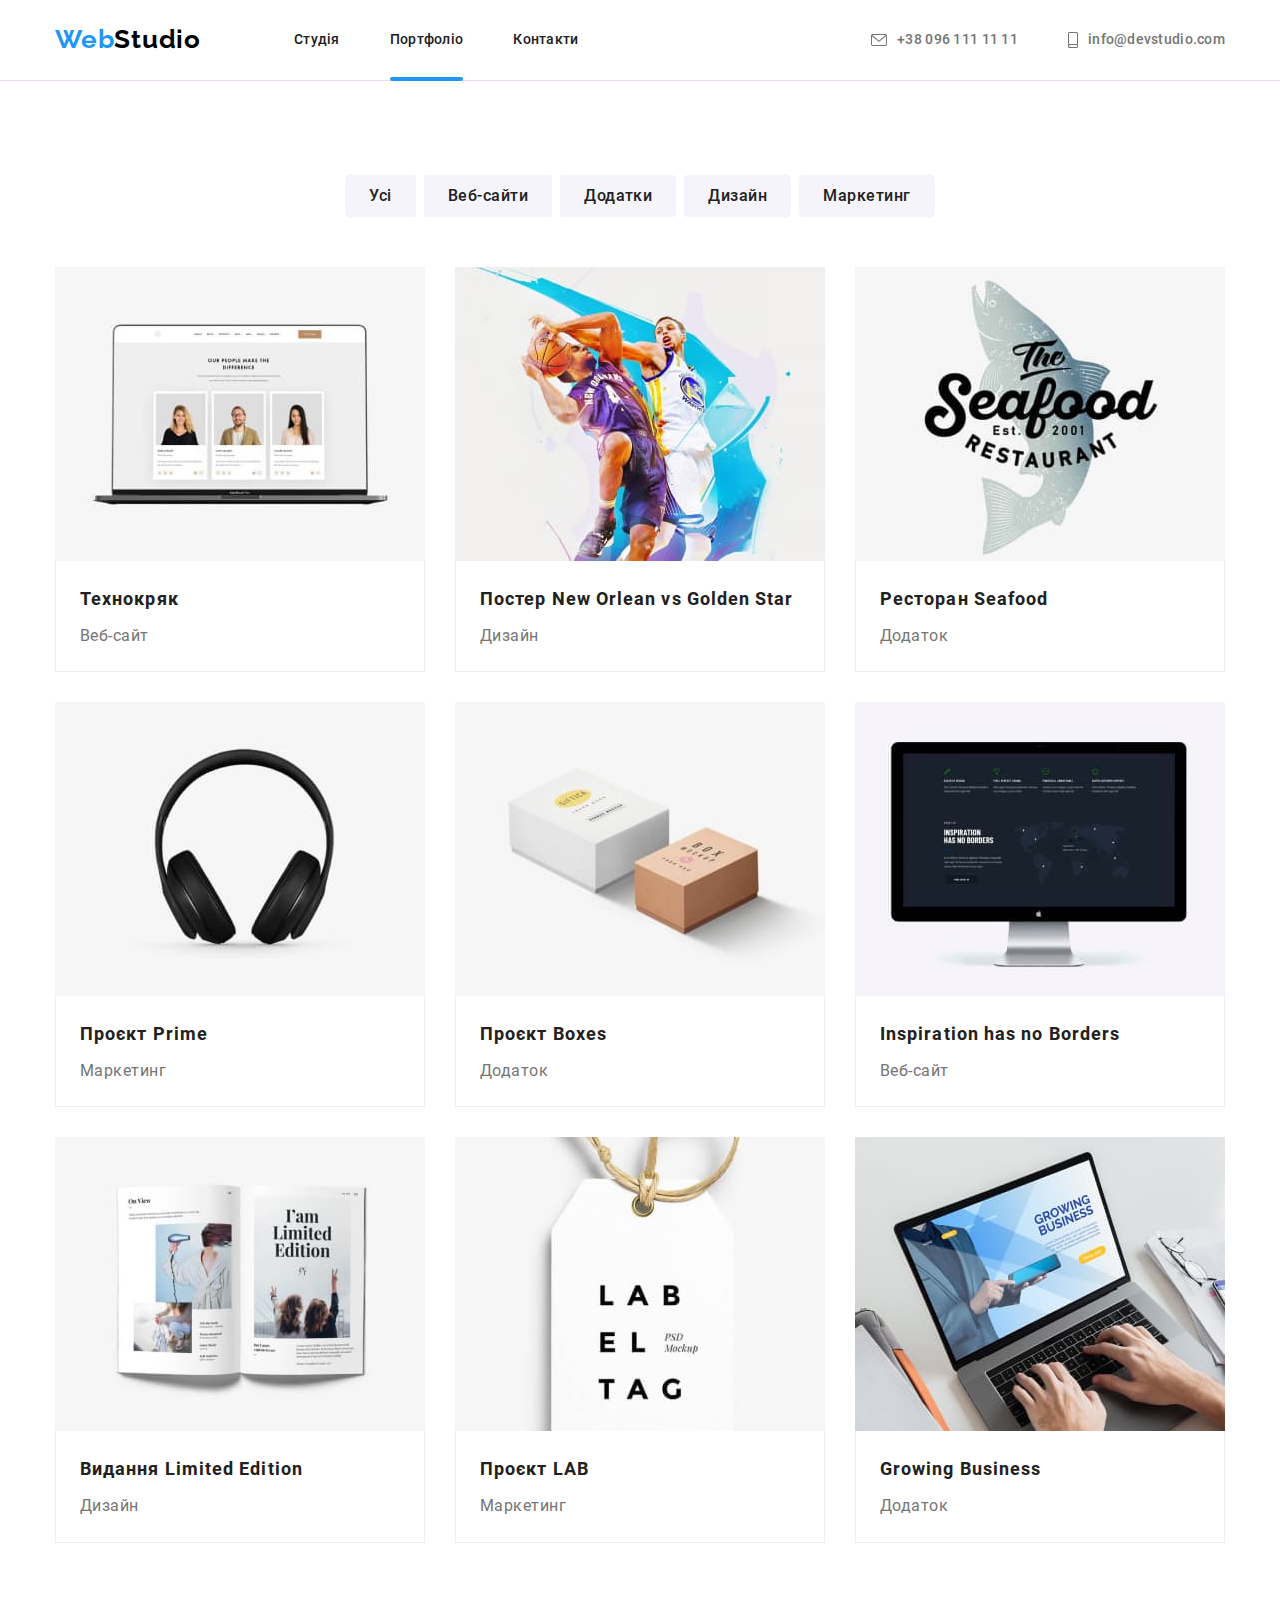
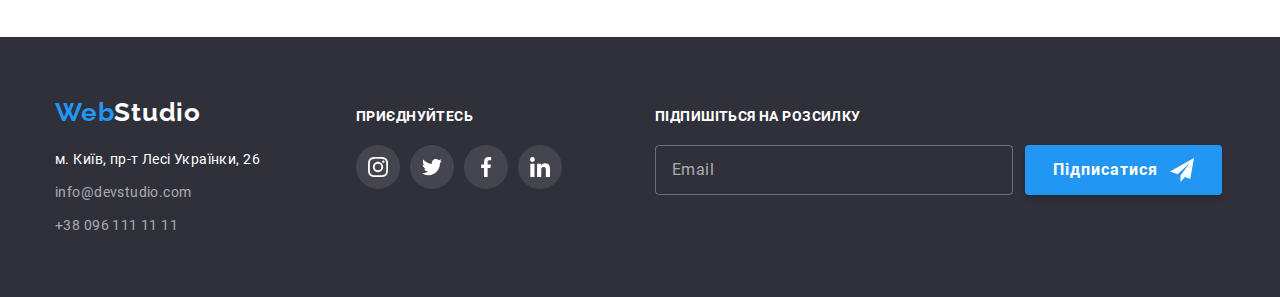
==== portfolio.html @ 7af03011 "Добавление файлов предыдущей работы." ====
<!DOCTYPE html>
<html lang="uk">
  <head>
    <meta charset="UTF-8" />
    <meta http-equiv="X-UA-Compatible" content="IE=edge" />
    <meta name="viewport" content="width=device-width, initial-scale=1.0" />
    <title>WebStudio</title>
    <link
      href="https://fonts.googleapis.com/css2?family=Raleway:wght@700&family=Roboto:wght@400;500;700;900&display=swap"
      rel="stylesheet"
    />
    <link rel="stylesheet" href="./sass/base/_normalize.scss" />
    <link rel="stylesheet" href="./css/main.min.css" />
  </head>
  <body>
    <header class="page-header">
      <div class="container header-flex">
        <a class="main-logo__link" href="./index.html"
          >Web<span class="main-logo__header">Studio</span></a
        >
        <nav>
          <ul class="site-nav">
            <li class="site-nav__item">
              <a class="site-nav__link" href="./index.html">Студія</a>
            </li>
            <li class="site-nav__item">
              <a class="site-nav__link site-nav__current" href="./portfolio.html">Портфоліо</a>
            </li>
            <li class="site-nav__item"><a class="site-nav__link" href="#">Контакти</a></li>
          </ul>
        </nav>
        <ul class="site-contact">
          <li class="site-contact__item">
            <a class="site-contact__link" href="tel:+380961111111"
              ><span
                ><svg class="site-contact__icon" width="16px" height="12px">
                  <use href="./images/icons.svg#icon-envelope"></use>
                </svg> </span
              >+38 096 111 11 11</a
            >
          </li>
          <li class="site-contact__item">
            <a class="site-contact__link" href="mailto:info@devstudio.com"
              ><span
                ><svg class="site-contact__icon" width="10px" height="16px">
                  <use href="./images/icons.svg#icon-smartphone"></use>
                </svg> </span
              >info@devstudio.com</a
            >
          </li>
        </ul>
      </div>
    </header>
    <main>
      <section class="section">
        <div class="container">
          <ul class="filtr-set">
            <li class="filtr-set__item">
              <button type="button" class="filtr-set__button">Усі</button>
            </li>
            <li class="filtr-set__item">
              <button type="button" class="filtr-set__button">Веб-сайти</button>
            </li>
            <li class="filtr-set__item">
              <button type="button" class="filtr-set__button">Додатки</button>
            </li>
            <li class="filtr-set__item">
              <button type="button" class="filtr-set__button">Дизайн</button>
            </li>
            <li class="filtr-set__item">
              <button type="button" class="filtr-set__button">Маркетинг</button>
            </li>
          </ul>
          <ul class="product-card">
            <li class="product-card__item">
              <a class="product-card__link" href="#">
                <div class="product-card__icon">
                  <img class="image" src="./images/portfolio1.jpg" alt="Макбук" width="370" />
                  <div class="overlay-card">
                    <div class="overlay-card__text">
                      <p>
                        Ресурс пропонує комплексні пропозиції з різним рівнем функціоналу та
                        сервісів. Все це дозволить відвідувачу отримати вичерпні відомості про
                        компанію чи приватну особу.
                      </p>
                    </div>
                  </div>
                </div>
                <div class="product-card__box">
                  <h3 class="product-card__name">Технокряк</h3>
                  <p class="product-card__filtr">Веб-сайт</p>
                </div>
              </a>
            </li>
            <li class="product-card__item">
              <a class="product-card__link" href="#"
                ><div class="product-card__icon">
                  <img class="image" src="./images/portfolio2.jpg" alt="Макбук" width="370" />
                  <div class="overlay-card">
                    <div class="overlay-card__text">
                      <p>
                        Ресурс пропонує комплексні пропозиції з різним рівнем функціоналу та
                        сервісів. Все це дозволить відвідувачу отримати вичерпні відомості про
                        компанію чи приватну особу.
                      </p>
                    </div>
                  </div>
                </div>
                <div class="product-card__box">
                  <h3 class="product-card__name">Постер New Orlean vs Golden Star</h3>
                  <p class="product-card__filtr">Дизайн</p>
                </div></a
              >
            </li>
            <li class="product-card__item">
              <a class="product-card__link" href="#"
                ><div class="product-card__icon">
                  <img class="image" src="./images/portfolio3.jpg" alt="Макбук" width="370" />
                  <div class="overlay-card">
                    <div class="overlay-card__text">
                      <p>
                        Ресурс пропонує комплексні пропозиції з різним рівнем функціоналу та
                        сервісів. Все це дозволить відвідувачу отримати вичерпні відомості про
                        компанію чи приватну особу.
                      </p>
                    </div>
                  </div>
                </div>
                <div class="product-card__box">
                  <h3 class="product-card__name">Ресторан Seafood</h3>
                  <p class="product-card__filtr">Додаток</p>
                </div></a
              >
            </li>
            <li class="product-card__item">
              <a class="product-card__link" href="#">
                <div class="product-card__icon">
                  <img class="image" src="./images/portfolio4.jpg" alt="Макбук" width="370" />
                  <div class="overlay-card">
                    <div class="overlay-card__text">
                      <p>
                        Ресурс пропонує комплексні пропозиції з різним рівнем функціоналу та
                        сервісів. Все це дозволить відвідувачу отримати вичерпні відомості про
                        компанію чи приватну особу.
                      </p>
                    </div>
                  </div>
                </div>
                <div class="product-card__box">
                  <h3 class="product-card__name">Проєкт Prime</h3>
                  <p class="product-card__filtr">Маркетинг</p>
                </div></a
              >
            </li>
            <li class="product-card__item">
              <a class="product-card__link" href="#"
                ><div class="product-card__icon">
                  <img class="image" src="./images/portfolio5.jpg" alt="Макбук" width="370" />
                  <div class="overlay-card">
                    <div class="overlay-card__text">
                      <p>
                        Ресурс пропонує комплексні пропозиції з різним рівнем функціоналу та
                        сервісів. Все це дозволить відвідувачу отримати вичерпні відомості про
                        компанію чи приватну особу.
                      </p>
                    </div>
                  </div>
                </div>
                <div class="product-card__box">
                  <h3 class="product-card__name">Проєкт Boxes</h3>
                  <p class="product-card__filtr">Додаток</p>
                </div></a
              >
            </li>
            <li class="product-card__item">
              <a class="product-card__link" href="#"
                ><div class="product-card__icon">
                  <img class="image" src="./images/portfolio6.jpg" alt="Макбук" width="370" />
                  <div class="overlay-card">
                    <div class="overlay-card__text">
                      <p>
                        Ресурс пропонує комплексні пропозиції з різним рівнем функціоналу та
                        сервісів. Все це дозволить відвідувачу отримати вичерпні відомості про
                        компанію чи приватну особу.
                      </p>
                    </div>
                  </div>
                </div>
                <div class="product-card__box">
                  <h3 class="product-card__name">Inspiration has no Borders</h3>
                  <p class="product-card__filtr">Веб-сайт</p>
                </div></a
              >
            </li>
            <li class="product-card__item">
              <a class="product-card__link" href="#"
                ><div class="product-card__icon">
                  <img class="image" src="./images/portfolio7.jpg" alt="Макбук" width="370" />
                  <div class="overlay-card">
                    <div class="overlay-card__text">
                      <p>
                        Ресурс пропонує комплексні пропозиції з різним рівнем функціоналу та
                        сервісів. Все це дозволить відвідувачу отримати вичерпні відомості про
                        компанію чи приватну особу.
                      </p>
                    </div>
                  </div>
                </div>
                <div class="product-card__box">
                  <h3 class="product-card__name">Видання Limited Edition</h3>
                  <p class="product-card__filtr">Дизайн</p>
                </div></a
              >
            </li>
            <li class="product-card__item">
              <a class="product-card__link" href="#"
                ><div class="product-card__icon">
                  <img class="image" src="./images/portfolio8.jpg" alt="Макбук" width="370" />
                  <div class="overlay-card">
                    <div class="overlay-card__text">
                      <p>
                        Ресурс пропонує комплексні пропозиції з різним рівнем функціоналу та
                        сервісів. Все це дозволить відвідувачу отримати вичерпні відомості про
                        компанію чи приватну особу.
                      </p>
                    </div>
                  </div>
                </div>
                <div class="product-card__box">
                  <h3 class="product-card__name">Проєкт LAB</h3>
                  <p class="product-card__filtr">Маркетинг</p>
                </div></a
              >
            </li>
            <li class="product-card__item">
              <a class="product-card__link" href="#"
                ><div class="product-card__icon">
                  <img class="image" src="./images/portfolio9.jpg" alt="Макбук" width="370" />
                  <div class="overlay-card">
                    <div class="overlay-card__text">
                      <p>
                        Ресурс пропонує комплексні пропозиції з різним рівнем функціоналу та
                        сервісів. Все це дозволить відвідувачу отримати вичерпні відомості про
                        компанію чи приватну особу.
                      </p>
                    </div>
                  </div>
                </div>
                <div class="product-card__box">
                  <h3 class="product-card__name">Growing Business</h3>
                  <p class="product-card__filtr">Додаток</p>
                </div></a
              >
            </li>
          </ul>
        </div>
      </section>
    </main>
    <footer class="page-footer">
      <div class="container footer">
        <div class="box-communications">
          <a class="main-logo__link" href="./index.html"
            >Web<span class="main-logo__footer">Studio</span></a
          >
          <address>
            <ul>
              <li class="contact-footer">
                <a
                  class="contact-footer__map"
                  href="https://goo.gl/maps/gBdrRbUzEKDrqzJC9"
                  target="_blank"
                  rel="noopener noreferrer nofollow"
                >
                  м. Київ, пр-т Лесі Українки, 26
                </a>
              </li>
              <li class="contact-footer">
                <a class="contact-footer__link" href="mailto:info@devstudio.com"
                  >info@devstudio.com</a
                >
              </li>
              <li class="contact-footer">
                <a class="contact-footer__link" href="tel:+380961111111">+38 096 111 11 11</a>
              </li>
            </ul>
          </address>
        </div>
        <div class="box-subscribe">
          <h2 class="subscribe-caption">приєднуйтесь</h2>
          <ul class="subscribe-set">
            <li class="subscribe-set__item">
              <a class="subscribe-set__link" href="#">
                <svg width="20" height="20">
                  <use href="./images/icons.svg#icon-instagram"></use>
                </svg>
              </a>
            </li>
            <li class="subscribe-set__item">
              <a class="subscribe-set__link" href="#">
                <svg width="20" height="20">
                  <use href="./images/icons.svg#icon-twitter"></use>
                </svg>
              </a>
            </li>
            <li class="subscribe-set__item">
              <a class="subscribe-set__link" href="#">
                <svg width="20" height="20">
                  <use href="./images/icons.svg#icon-facebook"></use>
                </svg>
              </a>
            </li>
            <li class="subscribe-set__item">
              <a class="subscribe-set__link" href="#">
                <svg width="20" height="20">
                  <use href="./images/icons.svg#icon-linkedin"></use>
                </svg>
              </a>
            </li>
          </ul>
        </div>
        <div class="box-spam">
          <p class="spam-caption">Підпишіться на розсилку</p>
          <form class="form-spam" action="">
            <label></label>
            <input
              class="form-spam__input"
              type="email"
              name="mail"
              id="mail"
              placeholder="Email"
            />
            <button class="form-spam__button" type="submit">
              Підписатися<svg class="form-spam__icon">
                <use href="./images/icons.svg#telegram-icon"></use>
              </svg>
            </button>
          </form>
        </div>
      </div>
    </footer>
  </body>
</html>
---- css/main.min.css ----
/*! modern-normalize v1.1.0 | MIT License | https://github.com/sindresorhus/modern-normalize */*,::before,::after{-webkit-box-sizing:border-box;box-sizing:border-box}html{line-height:1.15;-webkit-text-size-adjust:100%;-moz-tab-size:4;-o-tab-size:4;tab-size:4}body{margin:0;font-family:system-ui,-apple-system,"Segoe UI",Roboto,Helvetica,Arial,sans-serif,"Apple Color Emoji","Segoe UI Emoji"}hr{height:0;color:inherit}abbr[title]{-webkit-text-decoration:underline dotted;text-decoration:underline dotted}b,strong{font-weight:bolder}code,kbd,samp,pre{font-family:ui-monospace,SFMono-Regular,Consolas,"Liberation Mono",Menlo,monospace;font-size:1em}small{font-size:80%}sub,sup{font-size:75%;line-height:0;position:relative;vertical-align:baseline}sub{bottom:-0.25em}sup{top:-0.5em}table{text-indent:0;border-color:inherit}button,input,optgroup,select,textarea{font-family:inherit;font-size:100%;line-height:1.15;margin:0}button,select{text-transform:none}button,[type=button],[type=reset],[type=submit]{-webkit-appearance:button}::-moz-focus-inner{border-style:none;padding:0}:-moz-focusring{outline:1px dotted ButtonText}:-moz-ui-invalid{box-shadow:none}legend{padding:0}progress{vertical-align:baseline}::-webkit-inner-spin-button,::-webkit-outer-spin-button{height:auto}[type=search]{-webkit-appearance:textfield;outline-offset:-2px}::-webkit-search-decoration{-webkit-appearance:none}::-webkit-file-upload-button{-webkit-appearance:button;font:inherit}summary{display:list-item}body{color:#212121;font-family:"Roboto",sans-serif;background-color:#fff}a{text-decoration:none}h1,h2,h3,p{margin:0;padding:0}img{display:block;max-width:100%;height:auto}ul{list-style:none;margin:0;padding:0}.clients-caption,.team-caption,.study-caption{margin-bottom:50px;font-size:36px;line-height:1.2;text-align:center;letter-spacing:.03em}.button-send,.form-spam__button,.order__button{font-family:"Roboto",sans-serif;font-weight:700;font-size:16px;line-height:1.88;letter-spacing:.06em;cursor:pointer;color:#fff;background:#2196f3;-webkit-box-shadow:0px 4px 4px rgba(0,0,0,.15);box-shadow:0px 4px 4px rgba(0,0,0,.15);border:none;border-radius:4px}.modal-button,.form-spam__button,.team-contact__link,.team-contact,.subscribe-set__link,.clients-set__icon,.clients-set{display:-webkit-box;display:-ms-flexbox;display:flex;-webkit-box-align:center;-ms-flex-align:center;align-items:center;-webkit-box-pack:center;-ms-flex-pack:center;justify-content:center}.is-hidden{opacity:0;pointer-events:none}.is-hidden .modal{-webkit-transform:translate(-50%, -50%) scale(1.1);transform:translate(-50%, -50%) scale(1.1)}.site-nav__current{color:#2196f3}.site-nav__current::after{position:absolute;left:0;bottom:-1px;content:"";display:block;width:100%;height:4px;background-color:#2196f3;border-radius:4px}@font-face{font-family:"Roboto";font-style:normal;font-weight:400;src:url("../fonts/roboto-v30-latin_cyrillic-regular.eot");src:local(""),url("../fonts/roboto-v30-latin_cyrillic-regular.eot?#iefix") format("embedded-opentype"),url("../fonts/roboto-v30-latin_cyrillic-regular.woff2") format("woff2"),url("../fonts/roboto-v30-latin_cyrillic-regular.woff") format("woff"),url("../fonts/roboto-v30-latin_cyrillic-regular.ttf") format("truetype"),url("../fonts/roboto-v30-latin_cyrillic-regular.svg#Roboto") format("svg")}@font-face{font-family:"Roboto";font-style:normal;font-weight:500;src:url("../fonts/roboto-v30-latin_cyrillic-500.eot");src:local(""),url("../fonts/roboto-v30-latin_cyrillic-500.eot?#iefix") format("embedded-opentype"),url("../fonts/roboto-v30-latin_cyrillic-500.woff2") format("woff2"),url("../fonts/roboto-v30-latin_cyrillic-500.woff") format("woff"),url("../fonts/roboto-v30-latin_cyrillic-500.ttf") format("truetype"),url("../fonts/roboto-v30-latin_cyrillic-500.svg#Roboto") format("svg")}@font-face{font-family:"Roboto";font-style:normal;font-weight:700;src:url("../fonts/roboto-v30-latin_cyrillic-700.eot");src:local(""),url("../fonts/roboto-v30-latin_cyrillic-700.eot?#iefix") format("embedded-opentype"),url("../fonts/roboto-v30-latin_cyrillic-700.woff2") format("woff2"),url("../fonts/roboto-v30-latin_cyrillic-700.woff") format("woff"),url("../fonts/roboto-v30-latin_cyrillic-700.ttf") format("truetype"),url("../fonts/roboto-v30-latin_cyrillic-700.svg#Roboto") format("svg")}@font-face{font-family:"Roboto";font-style:normal;font-weight:900;src:url("../fonts/roboto-v30-latin_cyrillic-900.eot");src:local(""),url("../fonts/roboto-v30-latin_cyrillic-900.eot?#iefix") format("embedded-opentype"),url("../fonts/roboto-v30-latin_cyrillic-900.woff2") format("woff2"),url("../fonts/roboto-v30-latin_cyrillic-900.woff") format("woff"),url("../fonts/roboto-v30-latin_cyrillic-900.ttf") format("truetype"),url("../fonts/roboto-v30-latin_cyrillic-900.svg#Roboto") format("svg")}@font-face{font-family:"Raleway";font-style:normal;font-weight:700;src:url("../fonts/raleway-v28-latin_cyrillic-700.eot");src:local(""),url("../fonts/raleway-v28-latin_cyrillic-700.eot?#iefix") format("embedded-opentype"),url("../fonts/raleway-v28-latin_cyrillic-700.woff2") format("woff2"),url("../fonts/raleway-v28-latin_cyrillic-700.woff") format("woff"),url("../fonts/raleway-v28-latin_cyrillic-700.ttf") format("truetype"),url("../fonts/raleway-v28-latin_cyrillic-700.svg#Raleway") format("svg")}.container{width:1200px;padding-left:15px;padding-right:15px;margin:0 auto}.section{padding-top:94px;padding-bottom:94px}.page-header{border-bottom:1px solid rgba(238,204,238,.8)}.header-flex{display:-webkit-box;display:-ms-flexbox;display:flex;-webkit-box-align:center;-ms-flex-align:center;align-items:center}.main-logo__link{color:#2196f3;font-family:"Raleway",sans-serif;font-weight:700;font-size:26px;line-height:1.2;letter-spacing:.03em}.main-logo__header{color:#000}.main-logo__footer{color:#fff}.site-nav{display:-webkit-box;display:-ms-flexbox;display:flex;padding-left:93px}.site-nav__item:not(:last-child){margin-right:50px}.site-nav__link{position:relative;display:block;padding-top:32px;padding-bottom:32px;color:inherit;font-family:"Roboto",sans-serif;font-weight:500;font-size:14px;line-height:1.14;letter-spacing:.02em;-webkit-transition:color 250ms cubic-bezier(0.4, 0, 0.2, 1);transition:color 250ms cubic-bezier(0.4, 0, 0.2, 1)}.site-nav__link:hover,.site-nav__link:focus{color:#2196f3}.site-contact{display:-webkit-box;display:-ms-flexbox;display:flex;margin-left:auto}.site-contact__item:not(:last-child){margin-right:50px}.site-contact__link{display:-webkit-box;display:-ms-flexbox;display:flex;-webkit-box-align:center;-ms-flex-align:center;align-items:center;padding-top:32px;padding-bottom:32px;color:#757575;font-family:"Roboto",sans-serif;font-weight:500;font-size:14px;line-height:1.14;letter-spacing:.02em;-webkit-transition:color 250ms cubic-bezier(0.4, 0, 0.2, 1);transition:color 250ms cubic-bezier(0.4, 0, 0.2, 1)}.site-contact__link:hover,.site-contact__link:focus{color:#2196f3}.site-contact__icon{display:-webkit-box;display:-ms-flexbox;display:flex;margin-right:10px;fill:currentColor}.site-contact__icon:hover,.site-contact__icon:focus{fill:#2196f3}.order{padding-top:200px;padding-bottom:200px;max-width:1600px;background-color:#2f303a;text-align:center;min-height:600px;margin-left:auto;margin-right:auto;background-image:-webkit-gradient(linear, left top, right top, from(rgba(47, 48, 58, 0.4)), to(rgba(47, 48, 58, 0.4))),url(../images/background.jpg);background-image:linear-gradient(to right, rgba(47, 48, 58, 0.4), rgba(47, 48, 58, 0.4)),url(../images/background.jpg);background-size:cover;background-position:center;background-repeat:no-repeat}.order__caption{max-width:696px;margin:0 auto 30px;color:#fff;font-weight:900;font-size:44px;line-height:1.4;letter-spacing:.06em;text-transform:uppercase}.backdrop{position:fixed;content:"";top:0;left:0;width:100%;height:100%;background:rgba(0,0,0,.2);-webkit-transition:opacity 250ms cubic-bezier(0.4, 0, 0.2, 1);transition:opacity 250ms cubic-bezier(0.4, 0, 0.2, 1)}.modal{position:absolute;top:50%;left:50%;width:528px;max-height:581px;height:100%;overflow:auto;background:#fff;-webkit-box-shadow:0px 1px 3px rgba(0,0,0,.12),0px 1px 1px rgba(0,0,0,.14),0px 2px 1px rgba(0,0,0,.2);box-shadow:0px 1px 3px rgba(0,0,0,.12),0px 1px 1px rgba(0,0,0,.14),0px 2px 1px rgba(0,0,0,.2);-webkit-transform:translate(-50%, -50%) scale(1);transform:translate(-50%, -50%) scale(1);-webkit-transition:-webkit-transform 250ms cubic-bezier(0.4, 0, 0.2, 1);transition:-webkit-transform 250ms cubic-bezier(0.4, 0, 0.2, 1);transition:transform 250ms cubic-bezier(0.4, 0, 0.2, 1);transition:transform 250ms cubic-bezier(0.4, 0, 0.2, 1), -webkit-transform 250ms cubic-bezier(0.4, 0, 0.2, 1)}.modal-box{display:-webkit-box;display:-ms-flexbox;display:flex;-webkit-box-orient:vertical;-webkit-box-direction:normal;-ms-flex-direction:column;flex-direction:column;padding:40px 40px}.modal-box__text{margin-bottom:12px;font-size:20px;line-height:1.15;text-align:center;letter-spacing:.03em;color:#212121}.modal-form{display:-webkit-box;display:-ms-flexbox;display:flex;-webkit-box-orient:vertical;-webkit-box-direction:normal;-ms-flex-direction:column;flex-direction:column;margin-bottom:10px}.modal-form:nth-child(4){margin-bottom:20px}.modal-form__label{margin-bottom:4px;font-size:12px;line-height:1.16;letter-spacing:.01em;color:#757575}.modal-form__meta{position:relative}.modal-form__input{width:100%;padding-left:42px;padding-top:12px;padding-bottom:12px;height:40px;outline:none;border:1px solid rgba(33,33,33,.2);border-radius:4px;cursor:pointer;-webkit-transition:border 250ms cubic-bezier(0.4, 0, 0.2, 1);transition:border 250ms cubic-bezier(0.4, 0, 0.2, 1)}.modal-form__input:focus-within{border:1px solid #2196f3}.modal-form__icon{position:absolute;top:50%;left:12px;-webkit-transform:translateY(-50%);transform:translateY(-50%);fill:#212121;width:18px;height:18px;-webkit-transition:fill 250ms cubic-bezier(0.4, 0, 0.2, 1);transition:fill 250ms cubic-bezier(0.4, 0, 0.2, 1)}.modal-form__meta:focus-within .modal-form__icon{fill:#2196f3}.modal_form__feedback{width:100%;height:120px;padding:12px 16px;outline:none;resize:none;cursor:pointer;border:1px solid rgba(33,33,33,.2);border-radius:4px;-webkit-transition:border 250ms cubic-bezier(0.4, 0, 0.2, 1);transition:border 250ms cubic-bezier(0.4, 0, 0.2, 1)}.modal_form__feedback::-webkit-input-placeholder{font-size:12px;line-height:1.2;letter-spacing:.01em;color:rgba(117,117,117,.5)}.modal_form__feedback::-moz-placeholder{font-size:12px;line-height:1.2;letter-spacing:.01em;color:rgba(117,117,117,.5)}.modal_form__feedback:-ms-input-placeholder{font-size:12px;line-height:1.2;letter-spacing:.01em;color:rgba(117,117,117,.5)}.modal_form__feedback::-ms-input-placeholder{font-size:12px;line-height:1.2;letter-spacing:.01em;color:rgba(117,117,117,.5)}.modal_form__feedback::placeholder{font-size:12px;line-height:1.2;letter-spacing:.01em;color:rgba(117,117,117,.5)}.modal_form__feedback:focus{border:1px solid #2196f3}.modal-checkbox{display:-webkit-box;display:-ms-flexbox;display:flex;-webkit-box-pack:center;-ms-flex-pack:center;justify-content:center;margin-bottom:30px}.modal-checkbox__label{display:-webkit-box;display:-ms-flexbox;display:flex;-webkit-box-align:center;-ms-flex-align:center;align-items:center;gap:7px;color:#757575;font-size:14px;line-height:1.71;letter-spacing:.03em}.modal-checkbox__input{position:absolute;width:1px;height:1px;margin:-1px;border:0;padding:0;clip:rect(0 0 0 0);overflow:hidden}.modal-checkbox__input:checked+.modal-checkbox__icon{border-color:rgba(0,0,0,0);background-size:contain;background-color:#2196f3;background-image:url("../images/check.svg");background-origin:border-box}.modal-checkbox__icon{display:inline-block;width:16px;height:15px;border:2px solid #212121;border-radius:4px;-webkit-transition:background-color 250ms cubic-bezier(0.4, 0, 0.2, 1),border 250ms cubic-bezier(0.4, 0, 0.2, 1);transition:background-color 250ms cubic-bezier(0.4, 0, 0.2, 1),border 250ms cubic-bezier(0.4, 0, 0.2, 1)}.modal-checkbox__link{color:#2196f3;text-decoration:underline}.main-skill{display:-webkit-box;display:-ms-flexbox;display:flex}.main-skill__item:not(:last-child){margin-right:30px}.main-skill__icon{display:-webkit-box;display:-ms-flexbox;display:flex;-webkit-box-align:center;-ms-flex-align:center;align-items:center;-webkit-box-pack:center;-ms-flex-pack:center;justify-content:center;width:270px;height:120px;margin-bottom:30px;background:#f5f4fa;border-radius:4px}.main-skill__caption{margin-bottom:10px;font-weight:700;font-size:14px;line-height:1.14;letter-spacing:.03em;text-transform:uppercase}.main-skill__text{color:#757575;font-size:14px;line-height:1.7;letter-spacing:.03em}.study{padding-top:0}.product-set{display:-webkit-box;display:-ms-flexbox;display:flex}.product-set__item:not(:last-child){margin-right:30px}.product-set__box{position:relative}.product-set__case{display:inline-block;position:absolute;left:0;bottom:0;width:100%;height:70px;background-color:rgba(47,48,58,.8)}.product-set__text{position:absolute;top:50%;left:50%;-webkit-transform:translate(-50%, -50%);transform:translate(-50%, -50%);font-size:14px;line-height:1.2;letter-spacing:.03em;text-transform:uppercase;color:#fff}.team{background:#f5f4fa}.team-card{display:-webkit-box;display:-ms-flexbox;display:flex}.team-card__item{background-color:#fff;-webkit-box-shadow:0px 1px 3px rgba(0,0,0,.12),0px 1px 1px rgba(0,0,0,.14),0px 2px 1px rgba(0,0,0,.2);box-shadow:0px 1px 3px rgba(0,0,0,.12),0px 1px 1px rgba(0,0,0,.14),0px 2px 1px rgba(0,0,0,.2);border-radius:0px 0px 4px 4px}.team-card__item:not(:last-child){margin-right:30px}.team-card__meta{padding-top:30px}.team-card__name{margin-bottom:10px;font-weight:500;font-size:16px;line-height:1.9;letter-spacing:.03em;text-align:center}.team-card__profession{color:#757575;font-size:16px;line-height:1.2;letter-spacing:.03em;text-align:center}.clients-set{gap:30px}.clients-set__icon{width:170px;height:92px;fill:#afb1b8;border-radius:4px;border:1px solid #afb1b8;cursor:pointer;-webkit-transition:fill 250ms cubic-bezier(0.4, 0, 0.2, 1),border 250ms cubic-bezier(0.4, 0, 0.2, 1);transition:fill 250ms cubic-bezier(0.4, 0, 0.2, 1),border 250ms cubic-bezier(0.4, 0, 0.2, 1)}.clients-set__icon:hover,.clients-set__icon:focus{fill:#2196f3;border:1px solid #2196f3}.clients-set__icon:focus,.clients-set__icon:hover .clients-set__link{fill:#2196f3}.clients-set__link{fill:#afb1b8;-webkit-transition:fill 250ms cubic-bezier(0.4, 0, 0.2, 1);transition:fill 250ms cubic-bezier(0.4, 0, 0.2, 1)}.page-footer{padding-top:60px;padding-bottom:60px;background-color:#2f303a}.footer{display:-webkit-box;display:-ms-flexbox;display:flex;-webkit-box-align:baseline;-ms-flex-align:baseline;align-items:baseline}.box-spam{margin-left:93px}.spam-caption{margin-bottom:20px;font-weight:700;font-size:14px;line-height:1.2;letter-spacing:.03em;text-transform:uppercase;color:#fff}.form-spam{display:-webkit-box;display:-ms-flexbox;display:flex}.form-spam__input{width:358px;height:50px;padding-top:15px;padding-bottom:15px;padding-left:16px;color:#fff;outline:none;background:rgba(0,0,0,0);border:1px solid rgba(255,255,255,.3);-webkit-filter:drop-shadow(0px 4px 4px 0px 4px 4px rgba(0, 0, 0, 0.15));filter:drop-shadow(0px 4px 4px 0px 4px 4px rgba(0, 0, 0, 0.15));border-radius:4px}.form-spam__input::-webkit-input-placeholder{font-weight:400;font-size:16px;line-height:1.3;letter-spacing:.03em;color:rgba(255,255,255,.6)}.form-spam__input::-moz-placeholder{font-weight:400;font-size:16px;line-height:1.3;letter-spacing:.03em;color:rgba(255,255,255,.6)}.form-spam__input:-ms-input-placeholder{font-weight:400;font-size:16px;line-height:1.3;letter-spacing:.03em;color:rgba(255,255,255,.6)}.form-spam__input::-ms-input-placeholder{font-weight:400;font-size:16px;line-height:1.3;letter-spacing:.03em;color:rgba(255,255,255,.6)}.form-spam__input::placeholder{font-weight:400;font-size:16px;line-height:1.3;letter-spacing:.03em;color:rgba(255,255,255,.6)}.box-communications{width:231px}.contact-footer{margin-bottom:9px;font-style:normal;font-weight:400;font-size:14px;line-height:1.7;letter-spacing:.03em;color:rgba(255,255,255,.6)}.contact-footer:first-child{margin-top:20px}.contact-footer:last-child{margin-bottom:0px}.contact-footer__map{color:#fff}.contact-footer__map:hover,.contact-footer__map:focus{color:#2196f3}.contact-footer__link{color:rgba(255,255,255,.6)}.contact-footer__link:hover,.contact-footer__link:focus{color:#2196f3}.box-subscribe{margin-left:70px}.subscribe-caption{color:#fff;margin-bottom:20px;font-size:14px;line-height:1.2;letter-spacing:.03em;text-transform:uppercase}.subscribe-set{display:-webkit-box;display:-ms-flexbox;display:flex;-webkit-box-align:baseline;-ms-flex-align:baseline;align-items:baseline;-webkit-box-pack:center;-ms-flex-pack:center;justify-content:center;gap:10px}.subscribe-set__item{width:44px;height:44px}.subscribe-set__link{width:100%;height:100%;fill:#fff;border-radius:50%;background-color:rgba(255,255,255,.1);-webkit-transition:background-color 250ms cubic-bezier(0.4, 0, 0.2, 1);transition:background-color 250ms cubic-bezier(0.4, 0, 0.2, 1)}.subscribe-set__link:hover,.subscribe-set__link:focus{background-color:#2196f3}.team-contact{gap:10px;padding:16px 32px 30px}.team-contact__item{width:44px;height:44px}.team-contact__link{width:100%;height:100%;fill:#afb1b8;border-radius:50%;background-color:#fff;-webkit-transition:fill 250ms cubic-bezier(0.4, 0, 0.2, 1),background-color 250ms cubic-bezier(0.4, 0, 0.2, 1);transition:fill 250ms cubic-bezier(0.4, 0, 0.2, 1),background-color 250ms cubic-bezier(0.4, 0, 0.2, 1)}.team-contact__link:hover,.team-contact__link:focus{fill:#fff;background-color:#2196f3}.order__button{padding:10px 32px}.button-close{position:absolute;right:8px;top:8px;width:30px;height:30px;background:none;border-radius:50%;border:rgba(0,0,0,0);cursor:pointer}.button-close__icon{position:absolute;top:50%;left:50%;-webkit-transform:translate(-50%, -50%);transform:translate(-50%, -50%);fill:#000;-webkit-transition:fill 250ms cubic-bezier(0.4, 0, 0.2, 1);transition:fill 250ms cubic-bezier(0.4, 0, 0.2, 1)}.button-close__icon:hover,.button-close__icon:focus{fill:#2196f3}.form-spam__button{margin-left:12px;padding:10px 28px}.form-spam__icon{margin-left:12px;width:24px;height:24px;fill:#fff}.button-send{padding:10px 52px;-webkit-transition:background-color 250ms cubic-bezier(0.4, 0, 0.2, 1);transition:background-color 250ms cubic-bezier(0.4, 0, 0.2, 1)}.button-send:hover,.button-send:focus{background-color:#188ce8}.filtr-set{display:-webkit-box;display:-ms-flexbox;display:flex;margin-bottom:50px;-webkit-box-pack:center;-ms-flex-pack:center;justify-content:center;-webkit-box-align:center;-ms-flex-align:center;align-items:center}.filtr-set__item:not(:last-child){margin-right:8px}.filtr-set__button{display:inline-block;padding:6px 22px;color:inherit;cursor:pointer;font-family:"Roboto",sans-serif;font-weight:500;font-size:16px;line-height:1.6;text-align:center;letter-spacing:.03em;background:#f5f4fa;border-radius:4px;border-color:rgba(0,0,0,0);-webkit-transition:color 250ms cubic-bezier(0.4, 0, 0.2, 1),background-color 250ms cubic-bezier(0.4, 0, 0.2, 1),-webkit-box-shadow 250ms cubic-bezier(0.4, 0, 0.2, 1);transition:color 250ms cubic-bezier(0.4, 0, 0.2, 1),background-color 250ms cubic-bezier(0.4, 0, 0.2, 1),-webkit-box-shadow 250ms cubic-bezier(0.4, 0, 0.2, 1);transition:color 250ms cubic-bezier(0.4, 0, 0.2, 1),background-color 250ms cubic-bezier(0.4, 0, 0.2, 1),box-shadow 250ms cubic-bezier(0.4, 0, 0.2, 1);transition:color 250ms cubic-bezier(0.4, 0, 0.2, 1),background-color 250ms cubic-bezier(0.4, 0, 0.2, 1),box-shadow 250ms cubic-bezier(0.4, 0, 0.2, 1),-webkit-box-shadow 250ms cubic-bezier(0.4, 0, 0.2, 1)}.filtr-set__button:hover,.filtr-set__button:focus{color:#fff;background-color:#2196f3;-webkit-box-shadow:0px 3px 1px rgba(0,0,0,.1),0px 1px 2px rgba(0,0,0,.08),0px 2px 2px rgba(0,0,0,.12);box-shadow:0px 3px 1px rgba(0,0,0,.1),0px 1px 2px rgba(0,0,0,.08),0px 2px 2px rgba(0,0,0,.12)}.product-card{display:-webkit-box;display:-ms-flexbox;display:flex;-ms-flex-wrap:wrap;flex-wrap:wrap}.product-card__item:not(:nth-child(3n)){margin-right:30px}.product-card__item:not(:nth-child(n+7)){margin-bottom:30px}.product-card__link{display:block;-webkit-transition:-webkit-box-shadow 250ms cubic-bezier(0.4, 0, 0.2, 1);transition:-webkit-box-shadow 250ms cubic-bezier(0.4, 0, 0.2, 1);transition:box-shadow 250ms cubic-bezier(0.4, 0, 0.2, 1);transition:box-shadow 250ms cubic-bezier(0.4, 0, 0.2, 1), -webkit-box-shadow 250ms cubic-bezier(0.4, 0, 0.2, 1)}.product-card__link:hover,.product-card__link:focus{-webkit-box-shadow:0px 1px 1px rgba(0,0,0,.12),0px 4px 4px rgba(0,0,0,.06),1px 4px 6px rgba(0,0,0,.16);box-shadow:0px 1px 1px rgba(0,0,0,.12),0px 4px 4px rgba(0,0,0,.06),1px 4px 6px rgba(0,0,0,.16)}.product-card__icon{position:relative;overflow:hidden}.overlay-card{display:inline-block;position:absolute;left:0;bottom:0;width:100%;height:100%;-webkit-transform:translateY(100%);transform:translateY(100%);-webkit-transition:-webkit-transform 250ms cubic-bezier(0.4, 0, 0.2, 1);transition:-webkit-transform 250ms cubic-bezier(0.4, 0, 0.2, 1);transition:transform 250ms cubic-bezier(0.4, 0, 0.2, 1);transition:transform 250ms cubic-bezier(0.4, 0, 0.2, 1), -webkit-transform 250ms cubic-bezier(0.4, 0, 0.2, 1);background-color:#2196f3}.product-card__link:hover .overlay-card{-webkit-transform:translateY(0);transform:translateY(0)}.overlay-card__text{position:absolute;padding:63px 24px;font-size:18px;line-height:1.56;letter-spacing:.03em;color:#fff}.product-card__box{padding:20px 24px;border-bottom:1px solid #eee;border-left:1px solid #eee;border-right:1px solid #eee}.product-card__name{color:#212121;margin-bottom:4px;font-weight:700;font-size:18px;line-height:2;letter-spacing:.06em}.product-card__filtr{color:#757575;font-size:16px;line-height:1.9;letter-spacing:.03em}/*# sourceMappingURL=main.min.css.map */
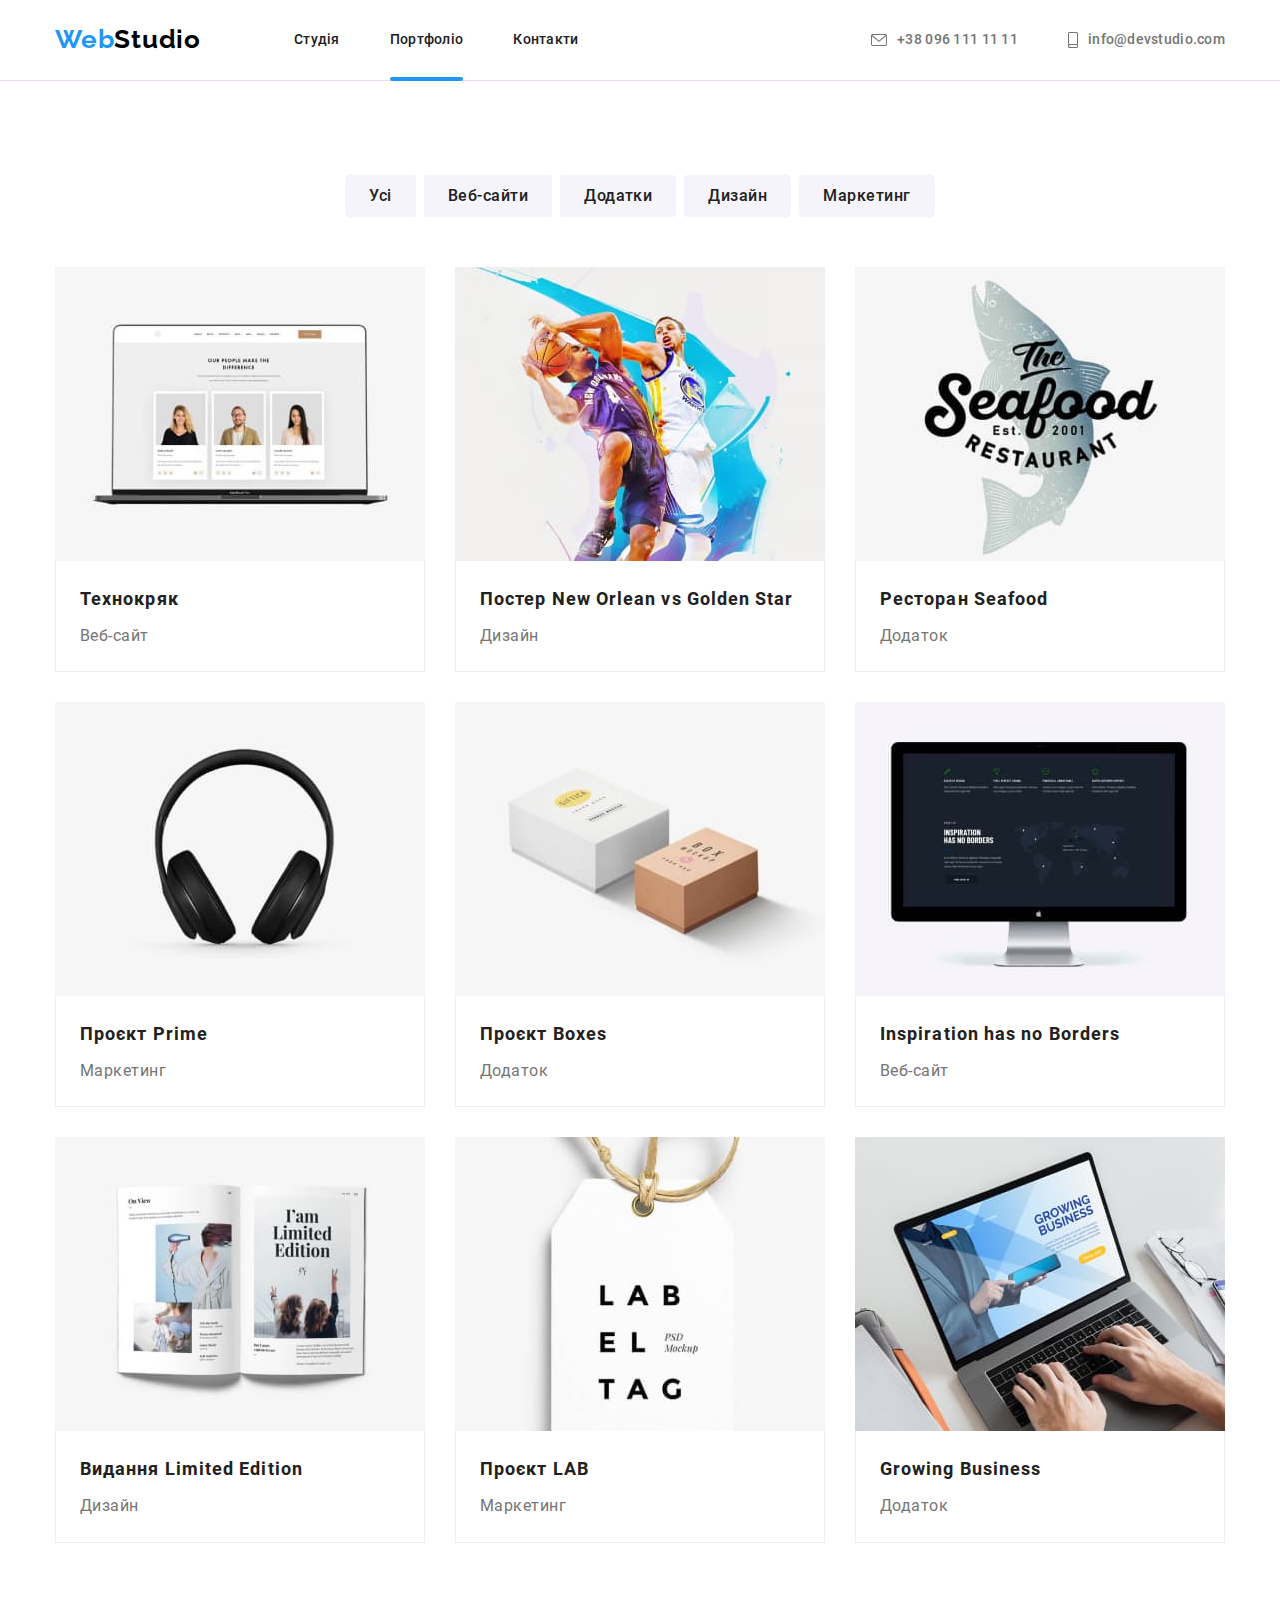
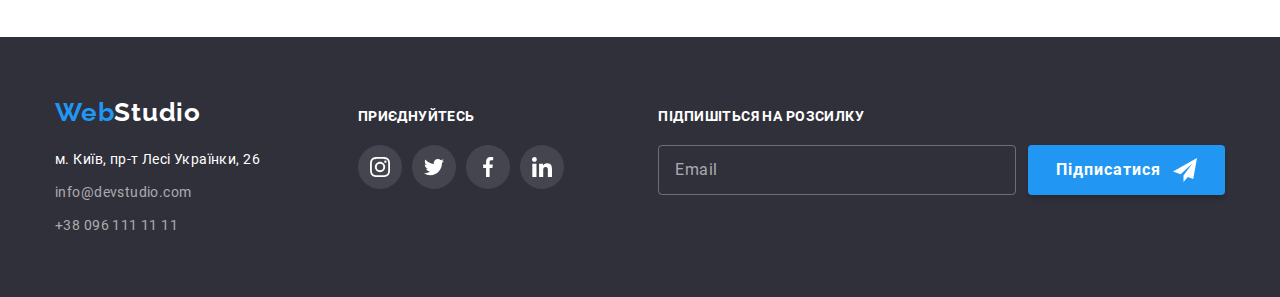
==== commit 9400a44b: "Mobile version Studio" ====
--- a/portfolio.html
+++ b/portfolio.html
@@ -14,11 +14,17 @@
   </head>
   <body>
     <header class="page-header">
-      <div class="container header-flex">
-        <a class="main-logo__link" href="./index.html"
-          >Web<span class="main-logo__header">Studio</span></a
-        >
-        <nav>
+      <div class="container">
+        <nav class="nav-header">
+          <a class="main-logo__link" href="./index.html"
+            >Web<span class="main-logo__header">Studio</span></a
+          >
+          <button class="menu-button__open js-open-menu" type="button">
+            <svg width="40" height="40">
+              <use href="./images/icons.svg#icon-menu"></use>
+            </svg>
+          </button>
+
           <ul class="site-nav">
             <li class="site-nav__item">
               <a class="site-nav__link" href="./index.html">Студія</a>
@@ -28,27 +34,27 @@
             </li>
             <li class="site-nav__item"><a class="site-nav__link" href="#">Контакти</a></li>
           </ul>
+          <ul class="site-contact">
+            <li class="site-contact__item">
+              <a class="site-contact__link" href="tel:+380961111111"
+                ><span
+                  ><svg class="site-contact__icon" width="16px" height="12px">
+                    <use href="./images/icons.svg#icon-envelope"></use>
+                  </svg> </span
+                >+38 096 111 11 11</a
+              >
+            </li>
+            <li class="site-contact__item">
+              <a class="site-contact__link" href="mailto:info@devstudio.com"
+                ><span
+                  ><svg class="site-contact__icon" width="10px" height="16px">
+                    <use href="./images/icons.svg#icon-smartphone"></use>
+                  </svg> </span
+                >info@devstudio.com</a
+              >
+            </li>
+          </ul>
         </nav>
-        <ul class="site-contact">
-          <li class="site-contact__item">
-            <a class="site-contact__link" href="tel:+380961111111"
-              ><span
-                ><svg class="site-contact__icon" width="16px" height="12px">
-                  <use href="./images/icons.svg#icon-envelope"></use>
-                </svg> </span
-              >+38 096 111 11 11</a
-            >
-          </li>
-          <li class="site-contact__item">
-            <a class="site-contact__link" href="mailto:info@devstudio.com"
-              ><span
-                ><svg class="site-contact__icon" width="10px" height="16px">
-                  <use href="./images/icons.svg#icon-smartphone"></use>
-                </svg> </span
-              >info@devstudio.com</a
-            >
-          </li>
-        </ul>
       </div>
     </header>
     <main>
@@ -338,5 +344,50 @@
         </div>
       </div>
     </footer>
+
+    <!-- Mobile menu -->
+
+    <div class="mobile-menu js-menu-container">
+      <button class="mobile-menu__close-button js-close-menu" id="mobile-menu">
+        <svg width="40" height="40">
+          <use href="./images/icons.svg#icon-close"></use>
+        </svg>
+      </button>
+      <nav class="mobile-nav">
+        <ul class="mobile-pages">
+          <li class="mobile-pages__item">
+            <a class="mobile-pages__link" href="./index.html">Студія</a>
+          </li>
+          <li class="mobile-pages__item">
+            <a class="mobile-pages__link" href="./portfolio.html">Портфоліо</a>
+          </li>
+          <li class="mobile-pages__item"><a class="mobile-pages__link" href="#">Контакти</a></li>
+        </ul>
+        <ul class="mobile-contact">
+          <li class="mobile-contact__item">
+            <a class="mobile-contact__tel" href="#">+38 096 111 11 11</a>
+          </li>
+          <li class="mobile-contact__item">
+            <a class="mobile-contact__email" href="#">info@devstudio.com</a>
+          </li>
+        </ul>
+        <ul class="mobile-subscribe">
+          <li class="mobile-subscribe__item">
+            <a class="mobile-subscribe__link" href="#">Instagram</a>
+          </li>
+          <li class="mobile-subscribe__item">
+            <a class="mobile-subscribe__link" href="#">Twitter</a>
+          </li>
+          <li class="mobile-subscribe__item">
+            <a class="mobile-subscribe__link" href="#">Facebook</a>
+          </li>
+          <li class="mobile-subscribe__item">
+            <a class="mobile-subscribe__link" href="#">LinkedIn</a>
+          </li>
+        </ul>
+      </nav>
+    </div>
+
+    <script src="./js/mobile-menu.js"></script>
   </body>
 </html>
--- a/css/main.min.css
+++ b/css/main.min.css
@@ -1 +1 @@
-/*! modern-normalize v1.1.0 | MIT License | https://github.com/sindresorhus/modern-normalize */*,::before,::after{-webkit-box-sizing:border-box;box-sizing:border-box}html{line-height:1.15;-webkit-text-size-adjust:100%;-moz-tab-size:4;-o-tab-size:4;tab-size:4}body{margin:0;font-family:system-ui,-apple-system,"Segoe UI",Roboto,Helvetica,Arial,sans-serif,"Apple Color Emoji","Segoe UI Emoji"}hr{height:0;color:inherit}abbr[title]{-webkit-text-decoration:underline dotted;text-decoration:underline dotted}b,strong{font-weight:bolder}code,kbd,samp,pre{font-family:ui-monospace,SFMono-Regular,Consolas,"Liberation Mono",Menlo,monospace;font-size:1em}small{font-size:80%}sub,sup{font-size:75%;line-height:0;position:relative;vertical-align:baseline}sub{bottom:-0.25em}sup{top:-0.5em}table{text-indent:0;border-color:inherit}button,input,optgroup,select,textarea{font-family:inherit;font-size:100%;line-height:1.15;margin:0}button,select{text-transform:none}button,[type=button],[type=reset],[type=submit]{-webkit-appearance:button}::-moz-focus-inner{border-style:none;padding:0}:-moz-focusring{outline:1px dotted ButtonText}:-moz-ui-invalid{box-shadow:none}legend{padding:0}progress{vertical-align:baseline}::-webkit-inner-spin-button,::-webkit-outer-spin-button{height:auto}[type=search]{-webkit-appearance:textfield;outline-offset:-2px}::-webkit-search-decoration{-webkit-appearance:none}::-webkit-file-upload-button{-webkit-appearance:button;font:inherit}summary{display:list-item}body{color:#212121;font-family:"Roboto",sans-serif;background-color:#fff}a{text-decoration:none}h1,h2,h3,p{margin:0;padding:0}img{display:block;max-width:100%;height:auto}ul{list-style:none;margin:0;padding:0}.clients-caption,.team-caption,.study-caption{margin-bottom:50px;font-size:36px;line-height:1.2;text-align:center;letter-spacing:.03em}.button-send,.form-spam__button,.order__button{font-family:"Roboto",sans-serif;font-weight:700;font-size:16px;line-height:1.88;letter-spacing:.06em;cursor:pointer;color:#fff;background:#2196f3;-webkit-box-shadow:0px 4px 4px rgba(0,0,0,.15);box-shadow:0px 4px 4px rgba(0,0,0,.15);border:none;border-radius:4px}.modal-button,.form-spam__button,.team-contact__link,.team-contact,.subscribe-set__link,.clients-set__icon,.clients-set{display:-webkit-box;display:-ms-flexbox;display:flex;-webkit-box-align:center;-ms-flex-align:center;align-items:center;-webkit-box-pack:center;-ms-flex-pack:center;justify-content:center}.is-hidden{opacity:0;pointer-events:none}.is-hidden .modal{-webkit-transform:translate(-50%, -50%) scale(1.1);transform:translate(-50%, -50%) scale(1.1)}.site-nav__current{color:#2196f3}.site-nav__current::after{position:absolute;left:0;bottom:-1px;content:"";display:block;width:100%;height:4px;background-color:#2196f3;border-radius:4px}@font-face{font-family:"Roboto";font-style:normal;font-weight:400;src:url("../fonts/roboto-v30-latin_cyrillic-regular.eot");src:local(""),url("../fonts/roboto-v30-latin_cyrillic-regular.eot?#iefix") format("embedded-opentype"),url("../fonts/roboto-v30-latin_cyrillic-regular.woff2") format("woff2"),url("../fonts/roboto-v30-latin_cyrillic-regular.woff") format("woff"),url("../fonts/roboto-v30-latin_cyrillic-regular.ttf") format("truetype"),url("../fonts/roboto-v30-latin_cyrillic-regular.svg#Roboto") format("svg")}@font-face{font-family:"Roboto";font-style:normal;font-weight:500;src:url("../fonts/roboto-v30-latin_cyrillic-500.eot");src:local(""),url("../fonts/roboto-v30-latin_cyrillic-500.eot?#iefix") format("embedded-opentype"),url("../fonts/roboto-v30-latin_cyrillic-500.woff2") format("woff2"),url("../fonts/roboto-v30-latin_cyrillic-500.woff") format("woff"),url("../fonts/roboto-v30-latin_cyrillic-500.ttf") format("truetype"),url("../fonts/roboto-v30-latin_cyrillic-500.svg#Roboto") format("svg")}@font-face{font-family:"Roboto";font-style:normal;font-weight:700;src:url("../fonts/roboto-v30-latin_cyrillic-700.eot");src:local(""),url("../fonts/roboto-v30-latin_cyrillic-700.eot?#iefix") format("embedded-opentype"),url("../fonts/roboto-v30-latin_cyrillic-700.woff2") format("woff2"),url("../fonts/roboto-v30-latin_cyrillic-700.woff") format("woff"),url("../fonts/roboto-v30-latin_cyrillic-700.ttf") format("truetype"),url("../fonts/roboto-v30-latin_cyrillic-700.svg#Roboto") format("svg")}@font-face{font-family:"Roboto";font-style:normal;font-weight:900;src:url("../fonts/roboto-v30-latin_cyrillic-900.eot");src:local(""),url("../fonts/roboto-v30-latin_cyrillic-900.eot?#iefix") format("embedded-opentype"),url("../fonts/roboto-v30-latin_cyrillic-900.woff2") format("woff2"),url("../fonts/roboto-v30-latin_cyrillic-900.woff") format("woff"),url("../fonts/roboto-v30-latin_cyrillic-900.ttf") format("truetype"),url("../fonts/roboto-v30-latin_cyrillic-900.svg#Roboto") format("svg")}@font-face{font-family:"Raleway";font-style:normal;font-weight:700;src:url("../fonts/raleway-v28-latin_cyrillic-700.eot");src:local(""),url("../fonts/raleway-v28-latin_cyrillic-700.eot?#iefix") format("embedded-opentype"),url("../fonts/raleway-v28-latin_cyrillic-700.woff2") format("woff2"),url("../fonts/raleway-v28-latin_cyrillic-700.woff") format("woff"),url("../fonts/raleway-v28-latin_cyrillic-700.ttf") format("truetype"),url("../fonts/raleway-v28-latin_cyrillic-700.svg#Raleway") format("svg")}.container{width:1200px;padding-left:15px;padding-right:15px;margin:0 auto}.section{padding-top:94px;padding-bottom:94px}.page-header{border-bottom:1px solid rgba(238,204,238,.8)}.header-flex{display:-webkit-box;display:-ms-flexbox;display:flex;-webkit-box-align:center;-ms-flex-align:center;align-items:center}.main-logo__link{color:#2196f3;font-family:"Raleway",sans-serif;font-weight:700;font-size:26px;line-height:1.2;letter-spacing:.03em}.main-logo__header{color:#000}.main-logo__footer{color:#fff}.site-nav{display:-webkit-box;display:-ms-flexbox;display:flex;padding-left:93px}.site-nav__item:not(:last-child){margin-right:50px}.site-nav__link{position:relative;display:block;padding-top:32px;padding-bottom:32px;color:inherit;font-family:"Roboto",sans-serif;font-weight:500;font-size:14px;line-height:1.14;letter-spacing:.02em;-webkit-transition:color 250ms cubic-bezier(0.4, 0, 0.2, 1);transition:color 250ms cubic-bezier(0.4, 0, 0.2, 1)}.site-nav__link:hover,.site-nav__link:focus{color:#2196f3}.site-contact{display:-webkit-box;display:-ms-flexbox;display:flex;margin-left:auto}.site-contact__item:not(:last-child){margin-right:50px}.site-contact__link{display:-webkit-box;display:-ms-flexbox;display:flex;-webkit-box-align:center;-ms-flex-align:center;align-items:center;padding-top:32px;padding-bottom:32px;color:#757575;font-family:"Roboto",sans-serif;font-weight:500;font-size:14px;line-height:1.14;letter-spacing:.02em;-webkit-transition:color 250ms cubic-bezier(0.4, 0, 0.2, 1);transition:color 250ms cubic-bezier(0.4, 0, 0.2, 1)}.site-contact__link:hover,.site-contact__link:focus{color:#2196f3}.site-contact__icon{display:-webkit-box;display:-ms-flexbox;display:flex;margin-right:10px;fill:currentColor}.site-contact__icon:hover,.site-contact__icon:focus{fill:#2196f3}.order{padding-top:200px;padding-bottom:200px;max-width:1600px;background-color:#2f303a;text-align:center;min-height:600px;margin-left:auto;margin-right:auto;background-image:-webkit-gradient(linear, left top, right top, from(rgba(47, 48, 58, 0.4)), to(rgba(47, 48, 58, 0.4))),url(../images/background.jpg);background-image:linear-gradient(to right, rgba(47, 48, 58, 0.4), rgba(47, 48, 58, 0.4)),url(../images/background.jpg);background-size:cover;background-position:center;background-repeat:no-repeat}.order__caption{max-width:696px;margin:0 auto 30px;color:#fff;font-weight:900;font-size:44px;line-height:1.4;letter-spacing:.06em;text-transform:uppercase}.backdrop{position:fixed;content:"";top:0;left:0;width:100%;height:100%;background:rgba(0,0,0,.2);-webkit-transition:opacity 250ms cubic-bezier(0.4, 0, 0.2, 1);transition:opacity 250ms cubic-bezier(0.4, 0, 0.2, 1)}.modal{position:absolute;top:50%;left:50%;width:528px;max-height:581px;height:100%;overflow:auto;background:#fff;-webkit-box-shadow:0px 1px 3px rgba(0,0,0,.12),0px 1px 1px rgba(0,0,0,.14),0px 2px 1px rgba(0,0,0,.2);box-shadow:0px 1px 3px rgba(0,0,0,.12),0px 1px 1px rgba(0,0,0,.14),0px 2px 1px rgba(0,0,0,.2);-webkit-transform:translate(-50%, -50%) scale(1);transform:translate(-50%, -50%) scale(1);-webkit-transition:-webkit-transform 250ms cubic-bezier(0.4, 0, 0.2, 1);transition:-webkit-transform 250ms cubic-bezier(0.4, 0, 0.2, 1);transition:transform 250ms cubic-bezier(0.4, 0, 0.2, 1);transition:transform 250ms cubic-bezier(0.4, 0, 0.2, 1), -webkit-transform 250ms cubic-bezier(0.4, 0, 0.2, 1)}.modal-box{display:-webkit-box;display:-ms-flexbox;display:flex;-webkit-box-orient:vertical;-webkit-box-direction:normal;-ms-flex-direction:column;flex-direction:column;padding:40px 40px}.modal-box__text{margin-bottom:12px;font-size:20px;line-height:1.15;text-align:center;letter-spacing:.03em;color:#212121}.modal-form{display:-webkit-box;display:-ms-flexbox;display:flex;-webkit-box-orient:vertical;-webkit-box-direction:normal;-ms-flex-direction:column;flex-direction:column;margin-bottom:10px}.modal-form:nth-child(4){margin-bottom:20px}.modal-form__label{margin-bottom:4px;font-size:12px;line-height:1.16;letter-spacing:.01em;color:#757575}.modal-form__meta{position:relative}.modal-form__input{width:100%;padding-left:42px;padding-top:12px;padding-bottom:12px;height:40px;outline:none;border:1px solid rgba(33,33,33,.2);border-radius:4px;cursor:pointer;-webkit-transition:border 250ms cubic-bezier(0.4, 0, 0.2, 1);transition:border 250ms cubic-bezier(0.4, 0, 0.2, 1)}.modal-form__input:focus-within{border:1px solid #2196f3}.modal-form__icon{position:absolute;top:50%;left:12px;-webkit-transform:translateY(-50%);transform:translateY(-50%);fill:#212121;width:18px;height:18px;-webkit-transition:fill 250ms cubic-bezier(0.4, 0, 0.2, 1);transition:fill 250ms cubic-bezier(0.4, 0, 0.2, 1)}.modal-form__meta:focus-within .modal-form__icon{fill:#2196f3}.modal_form__feedback{width:100%;height:120px;padding:12px 16px;outline:none;resize:none;cursor:pointer;border:1px solid rgba(33,33,33,.2);border-radius:4px;-webkit-transition:border 250ms cubic-bezier(0.4, 0, 0.2, 1);transition:border 250ms cubic-bezier(0.4, 0, 0.2, 1)}.modal_form__feedback::-webkit-input-placeholder{font-size:12px;line-height:1.2;letter-spacing:.01em;color:rgba(117,117,117,.5)}.modal_form__feedback::-moz-placeholder{font-size:12px;line-height:1.2;letter-spacing:.01em;color:rgba(117,117,117,.5)}.modal_form__feedback:-ms-input-placeholder{font-size:12px;line-height:1.2;letter-spacing:.01em;color:rgba(117,117,117,.5)}.modal_form__feedback::-ms-input-placeholder{font-size:12px;line-height:1.2;letter-spacing:.01em;color:rgba(117,117,117,.5)}.modal_form__feedback::placeholder{font-size:12px;line-height:1.2;letter-spacing:.01em;color:rgba(117,117,117,.5)}.modal_form__feedback:focus{border:1px solid #2196f3}.modal-checkbox{display:-webkit-box;display:-ms-flexbox;display:flex;-webkit-box-pack:center;-ms-flex-pack:center;justify-content:center;margin-bottom:30px}.modal-checkbox__label{display:-webkit-box;display:-ms-flexbox;display:flex;-webkit-box-align:center;-ms-flex-align:center;align-items:center;gap:7px;color:#757575;font-size:14px;line-height:1.71;letter-spacing:.03em}.modal-checkbox__input{position:absolute;width:1px;height:1px;margin:-1px;border:0;padding:0;clip:rect(0 0 0 0);overflow:hidden}.modal-checkbox__input:checked+.modal-checkbox__icon{border-color:rgba(0,0,0,0);background-size:contain;background-color:#2196f3;background-image:url("../images/check.svg");background-origin:border-box}.modal-checkbox__icon{display:inline-block;width:16px;height:15px;border:2px solid #212121;border-radius:4px;-webkit-transition:background-color 250ms cubic-bezier(0.4, 0, 0.2, 1),border 250ms cubic-bezier(0.4, 0, 0.2, 1);transition:background-color 250ms cubic-bezier(0.4, 0, 0.2, 1),border 250ms cubic-bezier(0.4, 0, 0.2, 1)}.modal-checkbox__link{color:#2196f3;text-decoration:underline}.main-skill{display:-webkit-box;display:-ms-flexbox;display:flex}.main-skill__item:not(:last-child){margin-right:30px}.main-skill__icon{display:-webkit-box;display:-ms-flexbox;display:flex;-webkit-box-align:center;-ms-flex-align:center;align-items:center;-webkit-box-pack:center;-ms-flex-pack:center;justify-content:center;width:270px;height:120px;margin-bottom:30px;background:#f5f4fa;border-radius:4px}.main-skill__caption{margin-bottom:10px;font-weight:700;font-size:14px;line-height:1.14;letter-spacing:.03em;text-transform:uppercase}.main-skill__text{color:#757575;font-size:14px;line-height:1.7;letter-spacing:.03em}.study{padding-top:0}.product-set{display:-webkit-box;display:-ms-flexbox;display:flex}.product-set__item:not(:last-child){margin-right:30px}.product-set__box{position:relative}.product-set__case{display:inline-block;position:absolute;left:0;bottom:0;width:100%;height:70px;background-color:rgba(47,48,58,.8)}.product-set__text{position:absolute;top:50%;left:50%;-webkit-transform:translate(-50%, -50%);transform:translate(-50%, -50%);font-size:14px;line-height:1.2;letter-spacing:.03em;text-transform:uppercase;color:#fff}.team{background:#f5f4fa}.team-card{display:-webkit-box;display:-ms-flexbox;display:flex}.team-card__item{background-color:#fff;-webkit-box-shadow:0px 1px 3px rgba(0,0,0,.12),0px 1px 1px rgba(0,0,0,.14),0px 2px 1px rgba(0,0,0,.2);box-shadow:0px 1px 3px rgba(0,0,0,.12),0px 1px 1px rgba(0,0,0,.14),0px 2px 1px rgba(0,0,0,.2);border-radius:0px 0px 4px 4px}.team-card__item:not(:last-child){margin-right:30px}.team-card__meta{padding-top:30px}.team-card__name{margin-bottom:10px;font-weight:500;font-size:16px;line-height:1.9;letter-spacing:.03em;text-align:center}.team-card__profession{color:#757575;font-size:16px;line-height:1.2;letter-spacing:.03em;text-align:center}.clients-set{gap:30px}.clients-set__icon{width:170px;height:92px;fill:#afb1b8;border-radius:4px;border:1px solid #afb1b8;cursor:pointer;-webkit-transition:fill 250ms cubic-bezier(0.4, 0, 0.2, 1),border 250ms cubic-bezier(0.4, 0, 0.2, 1);transition:fill 250ms cubic-bezier(0.4, 0, 0.2, 1),border 250ms cubic-bezier(0.4, 0, 0.2, 1)}.clients-set__icon:hover,.clients-set__icon:focus{fill:#2196f3;border:1px solid #2196f3}.clients-set__icon:focus,.clients-set__icon:hover .clients-set__link{fill:#2196f3}.clients-set__link{fill:#afb1b8;-webkit-transition:fill 250ms cubic-bezier(0.4, 0, 0.2, 1);transition:fill 250ms cubic-bezier(0.4, 0, 0.2, 1)}.page-footer{padding-top:60px;padding-bottom:60px;background-color:#2f303a}.footer{display:-webkit-box;display:-ms-flexbox;display:flex;-webkit-box-align:baseline;-ms-flex-align:baseline;align-items:baseline}.box-spam{margin-left:93px}.spam-caption{margin-bottom:20px;font-weight:700;font-size:14px;line-height:1.2;letter-spacing:.03em;text-transform:uppercase;color:#fff}.form-spam{display:-webkit-box;display:-ms-flexbox;display:flex}.form-spam__input{width:358px;height:50px;padding-top:15px;padding-bottom:15px;padding-left:16px;color:#fff;outline:none;background:rgba(0,0,0,0);border:1px solid rgba(255,255,255,.3);-webkit-filter:drop-shadow(0px 4px 4px 0px 4px 4px rgba(0, 0, 0, 0.15));filter:drop-shadow(0px 4px 4px 0px 4px 4px rgba(0, 0, 0, 0.15));border-radius:4px}.form-spam__input::-webkit-input-placeholder{font-weight:400;font-size:16px;line-height:1.3;letter-spacing:.03em;color:rgba(255,255,255,.6)}.form-spam__input::-moz-placeholder{font-weight:400;font-size:16px;line-height:1.3;letter-spacing:.03em;color:rgba(255,255,255,.6)}.form-spam__input:-ms-input-placeholder{font-weight:400;font-size:16px;line-height:1.3;letter-spacing:.03em;color:rgba(255,255,255,.6)}.form-spam__input::-ms-input-placeholder{font-weight:400;font-size:16px;line-height:1.3;letter-spacing:.03em;color:rgba(255,255,255,.6)}.form-spam__input::placeholder{font-weight:400;font-size:16px;line-height:1.3;letter-spacing:.03em;color:rgba(255,255,255,.6)}.box-communications{width:231px}.contact-footer{margin-bottom:9px;font-style:normal;font-weight:400;font-size:14px;line-height:1.7;letter-spacing:.03em;color:rgba(255,255,255,.6)}.contact-footer:first-child{margin-top:20px}.contact-footer:last-child{margin-bottom:0px}.contact-footer__map{color:#fff}.contact-footer__map:hover,.contact-footer__map:focus{color:#2196f3}.contact-footer__link{color:rgba(255,255,255,.6)}.contact-footer__link:hover,.contact-footer__link:focus{color:#2196f3}.box-subscribe{margin-left:70px}.subscribe-caption{color:#fff;margin-bottom:20px;font-size:14px;line-height:1.2;letter-spacing:.03em;text-transform:uppercase}.subscribe-set{display:-webkit-box;display:-ms-flexbox;display:flex;-webkit-box-align:baseline;-ms-flex-align:baseline;align-items:baseline;-webkit-box-pack:center;-ms-flex-pack:center;justify-content:center;gap:10px}.subscribe-set__item{width:44px;height:44px}.subscribe-set__link{width:100%;height:100%;fill:#fff;border-radius:50%;background-color:rgba(255,255,255,.1);-webkit-transition:background-color 250ms cubic-bezier(0.4, 0, 0.2, 1);transition:background-color 250ms cubic-bezier(0.4, 0, 0.2, 1)}.subscribe-set__link:hover,.subscribe-set__link:focus{background-color:#2196f3}.team-contact{gap:10px;padding:16px 32px 30px}.team-contact__item{width:44px;height:44px}.team-contact__link{width:100%;height:100%;fill:#afb1b8;border-radius:50%;background-color:#fff;-webkit-transition:fill 250ms cubic-bezier(0.4, 0, 0.2, 1),background-color 250ms cubic-bezier(0.4, 0, 0.2, 1);transition:fill 250ms cubic-bezier(0.4, 0, 0.2, 1),background-color 250ms cubic-bezier(0.4, 0, 0.2, 1)}.team-contact__link:hover,.team-contact__link:focus{fill:#fff;background-color:#2196f3}.order__button{padding:10px 32px}.button-close{position:absolute;right:8px;top:8px;width:30px;height:30px;background:none;border-radius:50%;border:rgba(0,0,0,0);cursor:pointer}.button-close__icon{position:absolute;top:50%;left:50%;-webkit-transform:translate(-50%, -50%);transform:translate(-50%, -50%);fill:#000;-webkit-transition:fill 250ms cubic-bezier(0.4, 0, 0.2, 1);transition:fill 250ms cubic-bezier(0.4, 0, 0.2, 1)}.button-close__icon:hover,.button-close__icon:focus{fill:#2196f3}.form-spam__button{margin-left:12px;padding:10px 28px}.form-spam__icon{margin-left:12px;width:24px;height:24px;fill:#fff}.button-send{padding:10px 52px;-webkit-transition:background-color 250ms cubic-bezier(0.4, 0, 0.2, 1);transition:background-color 250ms cubic-bezier(0.4, 0, 0.2, 1)}.button-send:hover,.button-send:focus{background-color:#188ce8}.filtr-set{display:-webkit-box;display:-ms-flexbox;display:flex;margin-bottom:50px;-webkit-box-pack:center;-ms-flex-pack:center;justify-content:center;-webkit-box-align:center;-ms-flex-align:center;align-items:center}.filtr-set__item:not(:last-child){margin-right:8px}.filtr-set__button{display:inline-block;padding:6px 22px;color:inherit;cursor:pointer;font-family:"Roboto",sans-serif;font-weight:500;font-size:16px;line-height:1.6;text-align:center;letter-spacing:.03em;background:#f5f4fa;border-radius:4px;border-color:rgba(0,0,0,0);-webkit-transition:color 250ms cubic-bezier(0.4, 0, 0.2, 1),background-color 250ms cubic-bezier(0.4, 0, 0.2, 1),-webkit-box-shadow 250ms cubic-bezier(0.4, 0, 0.2, 1);transition:color 250ms cubic-bezier(0.4, 0, 0.2, 1),background-color 250ms cubic-bezier(0.4, 0, 0.2, 1),-webkit-box-shadow 250ms cubic-bezier(0.4, 0, 0.2, 1);transition:color 250ms cubic-bezier(0.4, 0, 0.2, 1),background-color 250ms cubic-bezier(0.4, 0, 0.2, 1),box-shadow 250ms cubic-bezier(0.4, 0, 0.2, 1);transition:color 250ms cubic-bezier(0.4, 0, 0.2, 1),background-color 250ms cubic-bezier(0.4, 0, 0.2, 1),box-shadow 250ms cubic-bezier(0.4, 0, 0.2, 1),-webkit-box-shadow 250ms cubic-bezier(0.4, 0, 0.2, 1)}.filtr-set__button:hover,.filtr-set__button:focus{color:#fff;background-color:#2196f3;-webkit-box-shadow:0px 3px 1px rgba(0,0,0,.1),0px 1px 2px rgba(0,0,0,.08),0px 2px 2px rgba(0,0,0,.12);box-shadow:0px 3px 1px rgba(0,0,0,.1),0px 1px 2px rgba(0,0,0,.08),0px 2px 2px rgba(0,0,0,.12)}.product-card{display:-webkit-box;display:-ms-flexbox;display:flex;-ms-flex-wrap:wrap;flex-wrap:wrap}.product-card__item:not(:nth-child(3n)){margin-right:30px}.product-card__item:not(:nth-child(n+7)){margin-bottom:30px}.product-card__link{display:block;-webkit-transition:-webkit-box-shadow 250ms cubic-bezier(0.4, 0, 0.2, 1);transition:-webkit-box-shadow 250ms cubic-bezier(0.4, 0, 0.2, 1);transition:box-shadow 250ms cubic-bezier(0.4, 0, 0.2, 1);transition:box-shadow 250ms cubic-bezier(0.4, 0, 0.2, 1), -webkit-box-shadow 250ms cubic-bezier(0.4, 0, 0.2, 1)}.product-card__link:hover,.product-card__link:focus{-webkit-box-shadow:0px 1px 1px rgba(0,0,0,.12),0px 4px 4px rgba(0,0,0,.06),1px 4px 6px rgba(0,0,0,.16);box-shadow:0px 1px 1px rgba(0,0,0,.12),0px 4px 4px rgba(0,0,0,.06),1px 4px 6px rgba(0,0,0,.16)}.product-card__icon{position:relative;overflow:hidden}.overlay-card{display:inline-block;position:absolute;left:0;bottom:0;width:100%;height:100%;-webkit-transform:translateY(100%);transform:translateY(100%);-webkit-transition:-webkit-transform 250ms cubic-bezier(0.4, 0, 0.2, 1);transition:-webkit-transform 250ms cubic-bezier(0.4, 0, 0.2, 1);transition:transform 250ms cubic-bezier(0.4, 0, 0.2, 1);transition:transform 250ms cubic-bezier(0.4, 0, 0.2, 1), -webkit-transform 250ms cubic-bezier(0.4, 0, 0.2, 1);background-color:#2196f3}.product-card__link:hover .overlay-card{-webkit-transform:translateY(0);transform:translateY(0)}.overlay-card__text{position:absolute;padding:63px 24px;font-size:18px;line-height:1.56;letter-spacing:.03em;color:#fff}.product-card__box{padding:20px 24px;border-bottom:1px solid #eee;border-left:1px solid #eee;border-right:1px solid #eee}.product-card__name{color:#212121;margin-bottom:4px;font-weight:700;font-size:18px;line-height:2;letter-spacing:.06em}.product-card__filtr{color:#757575;font-size:16px;line-height:1.9;letter-spacing:.03em}/*# sourceMappingURL=main.min.css.map */+/*! modern-normalize v1.1.0 | MIT License | https://github.com/sindresorhus/modern-normalize */*,::before,::after{-webkit-box-sizing:border-box;box-sizing:border-box}html{line-height:1.15;-webkit-text-size-adjust:100%;-moz-tab-size:4;-o-tab-size:4;tab-size:4}body{margin:0;font-family:system-ui,-apple-system,"Segoe UI",Roboto,Helvetica,Arial,sans-serif,"Apple Color Emoji","Segoe UI Emoji"}hr{height:0;color:inherit}abbr[title]{-webkit-text-decoration:underline dotted;text-decoration:underline dotted}b,strong{font-weight:bolder}code,kbd,samp,pre{font-family:ui-monospace,SFMono-Regular,Consolas,"Liberation Mono",Menlo,monospace;font-size:1em}small{font-size:80%}sub,sup{font-size:75%;line-height:0;position:relative;vertical-align:baseline}sub{bottom:-0.25em}sup{top:-0.5em}table{text-indent:0;border-color:inherit}button,input,optgroup,select,textarea{font-family:inherit;font-size:100%;line-height:1.15;margin:0}button,select{text-transform:none}button,[type=button],[type=reset],[type=submit]{-webkit-appearance:button}::-moz-focus-inner{border-style:none;padding:0}:-moz-focusring{outline:1px dotted ButtonText}:-moz-ui-invalid{box-shadow:none}legend{padding:0}progress{vertical-align:baseline}::-webkit-inner-spin-button,::-webkit-outer-spin-button{height:auto}[type=search]{-webkit-appearance:textfield;outline-offset:-2px}::-webkit-search-decoration{-webkit-appearance:none}::-webkit-file-upload-button{-webkit-appearance:button;font:inherit}summary{display:list-item}body{color:#212121;font-family:"Roboto",sans-serif;background-color:#fff}a{text-decoration:none}h1,h2,h3,p{margin:0;padding:0}img{display:block;max-width:100%;height:auto}ul{list-style:none;margin:0;padding:0}.study-caption{margin-bottom:50px;font-size:36px;line-height:1.2;text-align:center;letter-spacing:.03em}.button-send,.form-spam__button,.order__button{font-family:"Roboto",sans-serif;font-weight:700;font-size:16px;line-height:1.88;letter-spacing:.06em;cursor:pointer;color:#fff;background:#2196f3;-webkit-box-shadow:0px 4px 4px rgba(0,0,0,.15);box-shadow:0px 4px 4px rgba(0,0,0,.15);border:none;border-radius:4px}.modal-button,.form-spam__button,.team-contact__link,.team-contact,.subscribe-set__link,.clients-set__icon{display:-webkit-box;display:-ms-flexbox;display:flex;-webkit-box-align:center;-ms-flex-align:center;align-items:center;-webkit-box-pack:center;-ms-flex-pack:center;justify-content:center}.is-hidden{opacity:0;pointer-events:none}.is-hidden .modal{-webkit-transform:translate(-50%, -50%) scale(1.1);transform:translate(-50%, -50%) scale(1.1)}.site-nav__current{color:#2196f3}.site-nav__current::after{position:absolute;left:0;bottom:-1px;content:"";display:block;width:100%;height:4px;background-color:#2196f3;border-radius:4px}@font-face{font-family:"Roboto";font-style:normal;font-weight:400;src:url("../fonts/roboto-v30-latin_cyrillic-regular.eot");src:local(""),url("../fonts/roboto-v30-latin_cyrillic-regular.eot?#iefix") format("embedded-opentype"),url("../fonts/roboto-v30-latin_cyrillic-regular.woff2") format("woff2"),url("../fonts/roboto-v30-latin_cyrillic-regular.woff") format("woff"),url("../fonts/roboto-v30-latin_cyrillic-regular.ttf") format("truetype"),url("../fonts/roboto-v30-latin_cyrillic-regular.svg#Roboto") format("svg")}@font-face{font-family:"Roboto";font-style:normal;font-weight:500;src:url("../fonts/roboto-v30-latin_cyrillic-500.eot");src:local(""),url("../fonts/roboto-v30-latin_cyrillic-500.eot?#iefix") format("embedded-opentype"),url("../fonts/roboto-v30-latin_cyrillic-500.woff2") format("woff2"),url("../fonts/roboto-v30-latin_cyrillic-500.woff") format("woff"),url("../fonts/roboto-v30-latin_cyrillic-500.ttf") format("truetype"),url("../fonts/roboto-v30-latin_cyrillic-500.svg#Roboto") format("svg")}@font-face{font-family:"Roboto";font-style:normal;font-weight:700;src:url("../fonts/roboto-v30-latin_cyrillic-700.eot");src:local(""),url("../fonts/roboto-v30-latin_cyrillic-700.eot?#iefix") format("embedded-opentype"),url("../fonts/roboto-v30-latin_cyrillic-700.woff2") format("woff2"),url("../fonts/roboto-v30-latin_cyrillic-700.woff") format("woff"),url("../fonts/roboto-v30-latin_cyrillic-700.ttf") format("truetype"),url("../fonts/roboto-v30-latin_cyrillic-700.svg#Roboto") format("svg")}@font-face{font-family:"Roboto";font-style:normal;font-weight:900;src:url("../fonts/roboto-v30-latin_cyrillic-900.eot");src:local(""),url("../fonts/roboto-v30-latin_cyrillic-900.eot?#iefix") format("embedded-opentype"),url("../fonts/roboto-v30-latin_cyrillic-900.woff2") format("woff2"),url("../fonts/roboto-v30-latin_cyrillic-900.woff") format("woff"),url("../fonts/roboto-v30-latin_cyrillic-900.ttf") format("truetype"),url("../fonts/roboto-v30-latin_cyrillic-900.svg#Roboto") format("svg")}@font-face{font-family:"Raleway";font-style:normal;font-weight:700;src:url("../fonts/raleway-v28-latin_cyrillic-700.eot");src:local(""),url("../fonts/raleway-v28-latin_cyrillic-700.eot?#iefix") format("embedded-opentype"),url("../fonts/raleway-v28-latin_cyrillic-700.woff2") format("woff2"),url("../fonts/raleway-v28-latin_cyrillic-700.woff") format("woff"),url("../fonts/raleway-v28-latin_cyrillic-700.ttf") format("truetype"),url("../fonts/raleway-v28-latin_cyrillic-700.svg#Raleway") format("svg")}.container{padding-left:15px;padding-right:15px;margin:0 auto}@media screen and (min-width: 480px){.container{max-width:480px}}@media screen and (min-width: 768px){.container{max-width:768px}}@media screen and (min-width: 1200px){.container{max-width:1200px}}@media screen and (max-width: 1200px){.section{padding-top:60px;padding-bottom:60px}}@media screen and (min-width: 1200px){.section{padding-top:94px;padding-bottom:94px}}@media screen and (min-width: 1200px){.page-header{border-bottom:1px solid rgba(238,204,238,.8)}}.nav-header{display:-webkit-box;display:-ms-flexbox;display:flex;-webkit-box-align:center;-ms-flex-align:center;align-items:center;-webkit-box-pack:justify;-ms-flex-pack:justify;justify-content:space-between}.main-logo__link{color:#2196f3;font-family:"Raleway",sans-serif;font-weight:700;font-size:26px;line-height:1.2;letter-spacing:.03em}@media screen and (max-width: 767px){.main-logo__link{padding-top:16px;padding-bottom:16px}}.main-logo__header{color:#000}.main-logo__footer{color:#fff}.nav{display:-webkit-box;display:-ms-flexbox;display:flex;-webkit-box-align:center;-ms-flex-align:center;align-items:center}.site-nav{display:-webkit-box;display:-ms-flexbox;display:flex;padding-left:93px}@media screen and (max-width: 767px){.site-nav{display:none}}.site-nav__item:not(:last-child){margin-right:50px}.site-nav__link{position:relative;display:block;padding-top:32px;padding-bottom:32px;color:inherit;font-family:"Roboto",sans-serif;font-weight:500;font-size:14px;line-height:1.14;letter-spacing:.02em;-webkit-transition:color 250ms cubic-bezier(0.4, 0, 0.2, 1);transition:color 250ms cubic-bezier(0.4, 0, 0.2, 1)}.site-nav__link:hover,.site-nav__link:focus{color:#2196f3}.site-contact{display:-webkit-box;display:-ms-flexbox;display:flex;margin-left:auto}@media screen and (max-width: 767px){.site-contact{display:none}}.site-contact__item:not(:last-child){margin-right:50px}.site-contact__link{display:-webkit-box;display:-ms-flexbox;display:flex;-webkit-box-align:center;-ms-flex-align:center;align-items:center;padding-top:32px;padding-bottom:32px;color:#757575;font-family:"Roboto",sans-serif;font-weight:500;font-size:14px;line-height:1.14;letter-spacing:.02em;-webkit-transition:color 250ms cubic-bezier(0.4, 0, 0.2, 1);transition:color 250ms cubic-bezier(0.4, 0, 0.2, 1)}.site-contact__link:hover,.site-contact__link:focus{color:#2196f3}.site-contact__icon{display:-webkit-box;display:-ms-flexbox;display:flex;margin-right:10px;fill:currentColor}.site-contact__icon:hover,.site-contact__icon:focus{fill:#2196f3}.order{padding-top:200px;padding-bottom:200px;max-width:1600px;background-color:#2f303a;text-align:center;margin-left:auto;margin-right:auto;background-image:-webkit-gradient(linear, left top, right top, from(rgba(47, 48, 58, 0.4)), to(rgba(47, 48, 58, 0.4))),url(../images/background.jpg);background-image:linear-gradient(to right, rgba(47, 48, 58, 0.4), rgba(47, 48, 58, 0.4)),url(../images/background.jpg);background-size:cover;background-position:center;background-repeat:no-repeat}@media screen and (max-width: 767px){.order{padding-top:118px;padding-bottom:118px}}@media screen and (min-width: 768px){.order{padding-top:200px;padding-bottom:200px;max-width:1600px;min-height:600px}}.order__caption{margin:0 auto 30px;color:#fff;font-weight:900;font-size:44px;line-height:1.4;letter-spacing:.06em;text-transform:uppercase}@media screen and (max-width: 767px){.order__caption{font-size:26px;line-height:1.6;text-align:center;letter-spacing:.06em}}@media screen and (min-width: 768px){.order__caption{max-width:696px}}.backdrop{position:fixed;content:"";top:0;left:0;width:100%;height:100%;background:rgba(0,0,0,.2);-webkit-transition:opacity 250ms cubic-bezier(0.4, 0, 0.2, 1);transition:opacity 250ms cubic-bezier(0.4, 0, 0.2, 1)}.modal{position:absolute;top:50%;left:50%;width:528px;max-height:581px;height:100%;overflow:auto;background:#fff;-webkit-box-shadow:0px 1px 3px rgba(0,0,0,.12),0px 1px 1px rgba(0,0,0,.14),0px 2px 1px rgba(0,0,0,.2);box-shadow:0px 1px 3px rgba(0,0,0,.12),0px 1px 1px rgba(0,0,0,.14),0px 2px 1px rgba(0,0,0,.2);-webkit-transform:translate(-50%, -50%) scale(1);transform:translate(-50%, -50%) scale(1);-webkit-transition:-webkit-transform 250ms cubic-bezier(0.4, 0, 0.2, 1);transition:-webkit-transform 250ms cubic-bezier(0.4, 0, 0.2, 1);transition:transform 250ms cubic-bezier(0.4, 0, 0.2, 1);transition:transform 250ms cubic-bezier(0.4, 0, 0.2, 1), -webkit-transform 250ms cubic-bezier(0.4, 0, 0.2, 1)}@media screen and (max-width: 1200px){.modal{width:100%;height:100%;max-width:450px;min-height:609px}}.modal-box{display:-webkit-box;display:-ms-flexbox;display:flex;-webkit-box-orient:vertical;-webkit-box-direction:normal;-ms-flex-direction:column;flex-direction:column;padding:40px 40px}.modal-box__text{margin-bottom:12px;font-size:20px;line-height:1.15;text-align:center;letter-spacing:.03em;color:#212121}.modal-form{display:-webkit-box;display:-ms-flexbox;display:flex;-webkit-box-orient:vertical;-webkit-box-direction:normal;-ms-flex-direction:column;flex-direction:column;margin-bottom:10px}.modal-form:nth-child(4){margin-bottom:20px}.modal-form__label{margin-bottom:4px;font-size:12px;line-height:1.16;letter-spacing:.01em;color:#757575}.modal-form__meta{position:relative}.modal-form__input{width:100%;padding-left:42px;padding-top:12px;padding-bottom:12px;height:40px;outline:none;border:1px solid rgba(33,33,33,.2);border-radius:4px;cursor:pointer;-webkit-transition:border 250ms cubic-bezier(0.4, 0, 0.2, 1);transition:border 250ms cubic-bezier(0.4, 0, 0.2, 1)}.modal-form__input:focus-within{border:1px solid #2196f3}.modal-form__icon{position:absolute;top:50%;left:12px;-webkit-transform:translateY(-50%);transform:translateY(-50%);fill:#212121;width:18px;height:18px;-webkit-transition:fill 250ms cubic-bezier(0.4, 0, 0.2, 1);transition:fill 250ms cubic-bezier(0.4, 0, 0.2, 1)}.modal-form__meta:focus-within .modal-form__icon{fill:#2196f3}.modal_form__feedback{width:100%;height:120px;padding:12px 16px;outline:none;resize:none;cursor:pointer;border:1px solid rgba(33,33,33,.2);border-radius:4px;-webkit-transition:border 250ms cubic-bezier(0.4, 0, 0.2, 1);transition:border 250ms cubic-bezier(0.4, 0, 0.2, 1)}.modal_form__feedback::-webkit-input-placeholder{font-size:12px;line-height:1.2;letter-spacing:.01em;color:rgba(117,117,117,.5)}.modal_form__feedback::-moz-placeholder{font-size:12px;line-height:1.2;letter-spacing:.01em;color:rgba(117,117,117,.5)}.modal_form__feedback:-ms-input-placeholder{font-size:12px;line-height:1.2;letter-spacing:.01em;color:rgba(117,117,117,.5)}.modal_form__feedback::-ms-input-placeholder{font-size:12px;line-height:1.2;letter-spacing:.01em;color:rgba(117,117,117,.5)}.modal_form__feedback::placeholder{font-size:12px;line-height:1.2;letter-spacing:.01em;color:rgba(117,117,117,.5)}.modal_form__feedback:focus{border:1px solid #2196f3}.modal-checkbox{display:-webkit-box;display:-ms-flexbox;display:flex;-webkit-box-pack:center;-ms-flex-pack:center;justify-content:center;margin-bottom:30px}.modal-checkbox__label{display:-webkit-box;display:-ms-flexbox;display:flex;-webkit-box-align:center;-ms-flex-align:center;align-items:center;gap:7px;color:#757575;font-size:12px;line-height:1.71;letter-spacing:.03em}@media screen and (min-width: 1200px){.modal-checkbox__label{font-size:14px}}.modal-checkbox__input{position:absolute;width:1px;height:1px;margin:-1px;border:0;padding:0;clip:rect(0 0 0 0);overflow:hidden}.modal-checkbox__input:checked+.modal-checkbox__icon{border-color:rgba(0,0,0,0);background-size:contain;background-color:#2196f3;background-image:url("../images/check.svg");background-origin:border-box}.modal-checkbox__icon{display:inline-block;width:16px;height:15px;border:2px solid #212121;border-radius:4px;-webkit-transition:background-color 250ms cubic-bezier(0.4, 0, 0.2, 1),border 250ms cubic-bezier(0.4, 0, 0.2, 1);transition:background-color 250ms cubic-bezier(0.4, 0, 0.2, 1),border 250ms cubic-bezier(0.4, 0, 0.2, 1)}.modal-checkbox__link{color:#2196f3;text-decoration:underline}.mobile-menu{position:fixed;top:0;left:0;-webkit-transform:translateY(-100%);transform:translateY(-100%);width:100%;height:100%;background-color:#fff;padding:40px 48px;overflow:auto;-webkit-transition:-webkit-transform 250ms;transition:-webkit-transform 250ms;transition:transform 250ms;transition:transform 250ms, -webkit-transform 250ms}.mobile-menu.is-open{-webkit-transform:translateY(0);transform:translateY(0)}.mobile-menu__close-button{position:absolute;top:10px;right:15px;margin:0;padding:0;border:none;-webkit-transition:fill 250ms cubic-bezier(0.4, 0, 0.2, 1);transition:fill 250ms cubic-bezier(0.4, 0, 0.2, 1)}.mobile-menu__close-button:hover{fill:#2196f3}.mobile-pages{margin-bottom:306px}.mobile-pages__item:not(:last-child){margin-bottom:32px}.mobile-pages__link{font-weight:500;font-size:40px;line-height:1.17;letter-spacing:.02em;color:inherit}.mobile-pages__link:hover,.mobile-pages__link:focus{color:#2196f3}.mobile-contact{margin-bottom:64px}.mobile-contact__item:first-child{margin-bottom:32px}.mobile-contact__tel{font-weight:500;font-size:34px;line-height:1.17;letter-spacing:.02em;color:#2196f3}.mobile-contact__email{font-weight:500;font-size:24px;line-height:28px;letter-spacing:.02em;color:#757575}.main-skill{display:-webkit-box;display:-ms-flexbox;display:flex;-webkit-box-orient:vertical;-webkit-box-direction:normal;-ms-flex-direction:column;flex-direction:column;gap:30px}@media screen and (min-width: 768px){.main-skill{-webkit-box-orient:horizontal;-webkit-box-direction:normal;-ms-flex-direction:row;flex-direction:row;-ms-flex-wrap:wrap;flex-wrap:wrap}}@media screen and (min-width: 1200px){.main-skill{-webkit-box-orient:horizontal;-webkit-box-direction:normal;-ms-flex-direction:row;flex-direction:row;-ms-flex-wrap:nowrap;flex-wrap:nowrap}}@media screen and (min-width: 768px){.main-skill__item{-ms-flex-preferred-size:calc((100% - 30px)/2);flex-basis:calc((100% - 30px)/2)}}.main-skill__icon{display:-webkit-box;display:-ms-flexbox;display:flex;-webkit-box-align:center;-ms-flex-align:center;align-items:center;-webkit-box-pack:center;-ms-flex-pack:center;justify-content:center;height:120px;margin-bottom:30px;background:#f5f4fa;border-radius:4px}@media screen and (min-width: 767px){.main-skill__icon{-ms-flex-preferred-size:calc((100% - 30px)/2);flex-basis:calc((100% - 30px)/2)}}.main-skill__caption{margin-bottom:10px;font-weight:700;font-size:14px;line-height:1.14;letter-spacing:.03em;text-transform:uppercase}@media screen and (max-width: 767px){.main-skill__caption{text-align:center}}.main-skill__text{color:#757575;font-size:14px;line-height:1.7;letter-spacing:.03em}.study{display:none;padding-top:0}@media screen and (min-width: 1200px){.study{display:block}}.product-set{display:-webkit-box;display:-ms-flexbox;display:flex}.product-set__item:not(:last-child){margin-right:30px}.product-set__box{position:relative}.product-set__case{display:inline-block;position:absolute;left:0;bottom:0;width:100%;height:70px;background-color:rgba(47,48,58,.8)}.product-set__text{position:absolute;top:50%;left:50%;-webkit-transform:translate(-50%, -50%);transform:translate(-50%, -50%);font-size:14px;line-height:1.2;letter-spacing:.03em;text-transform:uppercase;color:#fff}.team{background:#f5f4fa}@media screen and (max-width: 767px){.team{padding-top:0}}.team-caption{margin-bottom:30px;font-size:28px;line-height:1.17;text-align:center;letter-spacing:.03em}@media screen and (min-width: 768px){.team-caption{margin-bottom:50px;font-size:36px;line-height:1.2;text-align:center;letter-spacing:.03em}}@media screen and (min-width: 1200px){.team-card{display:-webkit-box;display:-ms-flexbox;display:flex}}.team-card__item{background-color:#fff;-webkit-box-shadow:0px 1px 3px rgba(0,0,0,.12),0px 1px 1px rgba(0,0,0,.14),0px 2px 1px rgba(0,0,0,.2);box-shadow:0px 1px 3px rgba(0,0,0,.12),0px 1px 1px rgba(0,0,0,.14),0px 2px 1px rgba(0,0,0,.2);border-radius:0px 0px 4px 4px}@media screen and (max-width: 767px){.team-card__item{max-height:622px}.team-card__item:not(:last-child){margin-bottom:30px}}@media screen and (min-width: 768px){.team-card__item:not(:last-child){margin-right:30px}}.team-card__meta{padding-top:30px}.team-card__name{margin-bottom:10px;font-weight:500;font-size:16px;line-height:1.9;letter-spacing:.03em;text-align:center}.team-card__profession{color:#757575;font-size:16px;line-height:1.2;letter-spacing:.03em;text-align:center}.clients-caption{margin-bottom:30px;font-size:28px;line-height:1.17;text-align:center;letter-spacing:.03em}@media screen and (min-width: 768px){.clients-caption{margin-bottom:50px;font-size:36px;line-height:1.2}}.clients-set{display:-webkit-box;display:-ms-flexbox;display:flex;-ms-flex-wrap:wrap;flex-wrap:wrap;-webkit-box-pack:center;-ms-flex-pack:center;justify-content:center;gap:30px}@media screen and (min-width: 1200px){.clients-set{-ms-flex-wrap:nowrap;flex-wrap:nowrap;-webkit-box-align:center;-ms-flex-align:center;align-items:center}}.clients-set__icon{height:92px;fill:#afb1b8;border-radius:4px;border:1px solid #afb1b8;cursor:pointer;-webkit-transition:fill 250ms cubic-bezier(0.4, 0, 0.2, 1),border 250ms cubic-bezier(0.4, 0, 0.2, 1);transition:fill 250ms cubic-bezier(0.4, 0, 0.2, 1),border 250ms cubic-bezier(0.4, 0, 0.2, 1)}@media screen and (max-width: 767px){.clients-set__icon{-ms-flex-preferred-size:calc((100% - 30px)/2);flex-basis:calc((100% - 30px)/2)}}@media screen and (min-width: 768px){.clients-set__icon{-ms-flex-preferred-size:calc((100% - 60px)/3);flex-basis:calc((100% - 60px)/3)}}@media screen and (min-width: 1200px){.clients-set__icon{-ms-flex-preferred-size:calc((100% - 150px)/6);flex-basis:calc((100% - 150px)/6)}}.clients-set__icon:hover,.clients-set__icon:focus{fill:#2196f3;border:1px solid #2196f3}.clients-set__icon:focus,.clients-set__icon:hover .clients-set__link{fill:#2196f3}.clients-set__link{fill:#afb1b8;-webkit-transition:fill 250ms cubic-bezier(0.4, 0, 0.2, 1);transition:fill 250ms cubic-bezier(0.4, 0, 0.2, 1)}.page-footer{padding-top:60px;padding-bottom:60px;background-color:#2f303a}@media screen and (min-width: 1200px){.footer{display:-webkit-box;display:-ms-flexbox;display:flex;-webkit-box-align:baseline;-ms-flex-align:baseline;align-items:baseline;-webkit-box-pack:justify;-ms-flex-pack:justify;justify-content:space-between}}@media screen and (max-width: 767px){.box-spam{text-align:center}}@media screen and (min-width: 768px){.box-spam{margin-left:93px}}.spam-caption{margin-bottom:20px;font-weight:700;font-size:14px;line-height:1.2;letter-spacing:.03em;text-transform:uppercase;color:#fff}@media screen and (min-width: 1200px){.form-spam{display:-webkit-box;display:-ms-flexbox;display:flex}}.form-spam__input{height:50px;padding-top:15px;padding-bottom:15px;padding-left:16px;color:#fff;outline:none;background:rgba(0,0,0,0);border:1px solid rgba(255,255,255,.3);-webkit-filter:drop-shadow(0px 4px 4px 0px 4px 4px rgba(0, 0, 0, 0.15));filter:drop-shadow(0px 4px 4px 0px 4px 4px rgba(0, 0, 0, 0.15));border-radius:4px}@media screen and (max-width: 767px){.form-spam__input{width:100%;margin-bottom:20px}}@media screen and (min-width: 768px){.form-spam__input{width:358px}}.form-spam__input::-webkit-input-placeholder{font-weight:400;font-size:16px;line-height:1.3;letter-spacing:.03em;color:rgba(255,255,255,.6)}.form-spam__input::-moz-placeholder{font-weight:400;font-size:16px;line-height:1.3;letter-spacing:.03em;color:rgba(255,255,255,.6)}.form-spam__input:-ms-input-placeholder{font-weight:400;font-size:16px;line-height:1.3;letter-spacing:.03em;color:rgba(255,255,255,.6)}.form-spam__input::-ms-input-placeholder{font-weight:400;font-size:16px;line-height:1.3;letter-spacing:.03em;color:rgba(255,255,255,.6)}.form-spam__input::placeholder{font-weight:400;font-size:16px;line-height:1.3;letter-spacing:.03em;color:rgba(255,255,255,.6)}.box-communications{width:231px}@media screen and (max-width: 767px){.box-communications{margin-bottom:60px;margin-left:auto;margin-right:auto;text-align:center}}.contact-footer{margin-bottom:9px;font-style:normal;font-weight:400;font-size:14px;line-height:1.7;letter-spacing:.03em;color:rgba(255,255,255,.6)}.contact-footer:first-child{margin-top:20px}.contact-footer:last-child{margin-bottom:0px}.contact-footer__map{color:#fff}.contact-footer__map:hover,.contact-footer__map:focus{color:#2196f3}.contact-footer__link{color:rgba(255,255,255,.6)}.contact-footer__link:hover,.contact-footer__link:focus{color:#2196f3}@media screen and (max-width: 767px){.box-subscribe{text-align:center;margin-bottom:60px}}@media screen and (min-width: 768px){.box-subscribe{margin-left:70px}}.subscribe-caption{color:#fff;margin-bottom:20px;font-size:14px;line-height:1.2;letter-spacing:.03em;text-transform:uppercase}.subscribe-set{display:-webkit-box;display:-ms-flexbox;display:flex;-webkit-box-align:baseline;-ms-flex-align:baseline;align-items:baseline;-webkit-box-pack:center;-ms-flex-pack:center;justify-content:center;gap:10px}.subscribe-set__item{width:44px;height:44px}.subscribe-set__link{width:100%;height:100%;fill:#fff;border-radius:50%;background-color:rgba(255,255,255,.1);-webkit-transition:background-color 250ms cubic-bezier(0.4, 0, 0.2, 1);transition:background-color 250ms cubic-bezier(0.4, 0, 0.2, 1)}.subscribe-set__link:hover,.subscribe-set__link:focus{background-color:#2196f3}.team-contact{gap:10px;padding-top:16px}@media screen and (max-width: 767px){.team-contact{padding-bottom:24px}}@media screen and (min-width: 768px){.team-contact{padding-bottom:30px}}.team-contact__item{width:44px;height:44px}.team-contact__link{width:100%;height:100%;fill:#afb1b8;border-radius:50%;background-color:#fff;-webkit-transition:fill 250ms cubic-bezier(0.4, 0, 0.2, 1),background-color 250ms cubic-bezier(0.4, 0, 0.2, 1);transition:fill 250ms cubic-bezier(0.4, 0, 0.2, 1),background-color 250ms cubic-bezier(0.4, 0, 0.2, 1)}.team-contact__link:hover,.team-contact__link:focus{fill:#fff;background-color:#2196f3}.mobile-subscribe{display:-webkit-box;display:-ms-flexbox;display:flex;-webkit-box-align:center;-ms-flex-align:center;align-items:center;gap:20px}.mobile-subscribe__item{position:relative}.mobile-subscribe__item:not(:last-child):after{position:absolute;right:-10px;bottom:0;content:"";display:block;width:1px;height:100%;background-color:rgba(33,33,33,.2)}.mobile-subscribe__link{font-weight:500;font-size:18px;line-height:1.22;letter-spacing:.02em;color:#2196f3}.menu-button__open{display:-webkit-inline-box;display:-ms-inline-flexbox;display:inline-flex;margin:0;padding:0;border:none}@media screen and (min-width: 768px){.menu-button__open{display:none}}.order__button{padding:10px 32px}.button-close{position:absolute;right:8px;top:8px;width:30px;height:30px;background:none;border-radius:50%;border:rgba(0,0,0,0);cursor:pointer}.button-close__icon{position:absolute;top:50%;left:50%;-webkit-transform:translate(-50%, -50%);transform:translate(-50%, -50%);fill:#000;-webkit-transition:fill 250ms cubic-bezier(0.4, 0, 0.2, 1);transition:fill 250ms cubic-bezier(0.4, 0, 0.2, 1)}.button-close__icon:hover,.button-close__icon:focus{fill:#2196f3}.form-spam__button{margin-left:auto;margin-right:auto;padding:10px 28px}@media screen and (min-width: 768px){.form-spam__button{margin-left:12px}}.form-spam__icon{margin-left:12px;width:24px;height:24px;fill:#fff}.button-send{padding:10px 52px;-webkit-transition:background-color 250ms cubic-bezier(0.4, 0, 0.2, 1);transition:background-color 250ms cubic-bezier(0.4, 0, 0.2, 1)}.button-send:hover,.button-send:focus{background-color:#188ce8}@media screen and (min-width: 768px){.filtr-set{display:-webkit-box;display:-ms-flexbox;display:flex;margin-bottom:50px;-webkit-box-pack:center;-ms-flex-pack:center;justify-content:center;-webkit-box-align:center;-ms-flex-align:center;align-items:center}}.filtr-set__item:not(:last-child){margin-right:8px}.filtr-set__button{display:inline-block;padding:6px 22px;color:inherit;cursor:pointer;font-family:"Roboto",sans-serif;font-weight:500;font-size:16px;line-height:1.6;text-align:center;letter-spacing:.03em;background:#f5f4fa;border-radius:4px;border-color:rgba(0,0,0,0);-webkit-transition:color 250ms cubic-bezier(0.4, 0, 0.2, 1),background-color 250ms cubic-bezier(0.4, 0, 0.2, 1),-webkit-box-shadow 250ms cubic-bezier(0.4, 0, 0.2, 1);transition:color 250ms cubic-bezier(0.4, 0, 0.2, 1),background-color 250ms cubic-bezier(0.4, 0, 0.2, 1),-webkit-box-shadow 250ms cubic-bezier(0.4, 0, 0.2, 1);transition:color 250ms cubic-bezier(0.4, 0, 0.2, 1),background-color 250ms cubic-bezier(0.4, 0, 0.2, 1),box-shadow 250ms cubic-bezier(0.4, 0, 0.2, 1);transition:color 250ms cubic-bezier(0.4, 0, 0.2, 1),background-color 250ms cubic-bezier(0.4, 0, 0.2, 1),box-shadow 250ms cubic-bezier(0.4, 0, 0.2, 1),-webkit-box-shadow 250ms cubic-bezier(0.4, 0, 0.2, 1)}.filtr-set__button:hover,.filtr-set__button:focus{color:#fff;background-color:#2196f3;-webkit-box-shadow:0px 3px 1px rgba(0,0,0,.1),0px 1px 2px rgba(0,0,0,.08),0px 2px 2px rgba(0,0,0,.12);box-shadow:0px 3px 1px rgba(0,0,0,.1),0px 1px 2px rgba(0,0,0,.08),0px 2px 2px rgba(0,0,0,.12)}.product-card{display:-webkit-box;display:-ms-flexbox;display:flex;-ms-flex-wrap:wrap;flex-wrap:wrap}.product-card__item:not(:nth-child(3n)){margin-right:30px}.product-card__item:not(:nth-child(n+7)){margin-bottom:30px}.product-card__link{display:block;-webkit-transition:-webkit-box-shadow 250ms cubic-bezier(0.4, 0, 0.2, 1);transition:-webkit-box-shadow 250ms cubic-bezier(0.4, 0, 0.2, 1);transition:box-shadow 250ms cubic-bezier(0.4, 0, 0.2, 1);transition:box-shadow 250ms cubic-bezier(0.4, 0, 0.2, 1), -webkit-box-shadow 250ms cubic-bezier(0.4, 0, 0.2, 1)}.product-card__link:hover,.product-card__link:focus{-webkit-box-shadow:0px 1px 1px rgba(0,0,0,.12),0px 4px 4px rgba(0,0,0,.06),1px 4px 6px rgba(0,0,0,.16);box-shadow:0px 1px 1px rgba(0,0,0,.12),0px 4px 4px rgba(0,0,0,.06),1px 4px 6px rgba(0,0,0,.16)}.product-card__icon{position:relative;overflow:hidden}.overlay-card{display:inline-block;position:absolute;left:0;bottom:0;width:100%;height:100%;-webkit-transform:translateY(100%);transform:translateY(100%);-webkit-transition:-webkit-transform 250ms cubic-bezier(0.4, 0, 0.2, 1);transition:-webkit-transform 250ms cubic-bezier(0.4, 0, 0.2, 1);transition:transform 250ms cubic-bezier(0.4, 0, 0.2, 1);transition:transform 250ms cubic-bezier(0.4, 0, 0.2, 1), -webkit-transform 250ms cubic-bezier(0.4, 0, 0.2, 1);background-color:#2196f3}.product-card__link:hover .overlay-card{-webkit-transform:translateY(0);transform:translateY(0)}.overlay-card__text{position:absolute;padding:63px 24px;font-size:18px;line-height:1.56;letter-spacing:.03em;color:#fff}.product-card__box{padding:20px 24px;border-bottom:1px solid #eee;border-left:1px solid #eee;border-right:1px solid #eee}.product-card__name{color:#212121;margin-bottom:4px;font-weight:700;font-size:18px;line-height:2;letter-spacing:.06em}.product-card__filtr{color:#757575;font-size:16px;line-height:1.9;letter-spacing:.03em}/*# sourceMappingURL=main.min.css.map */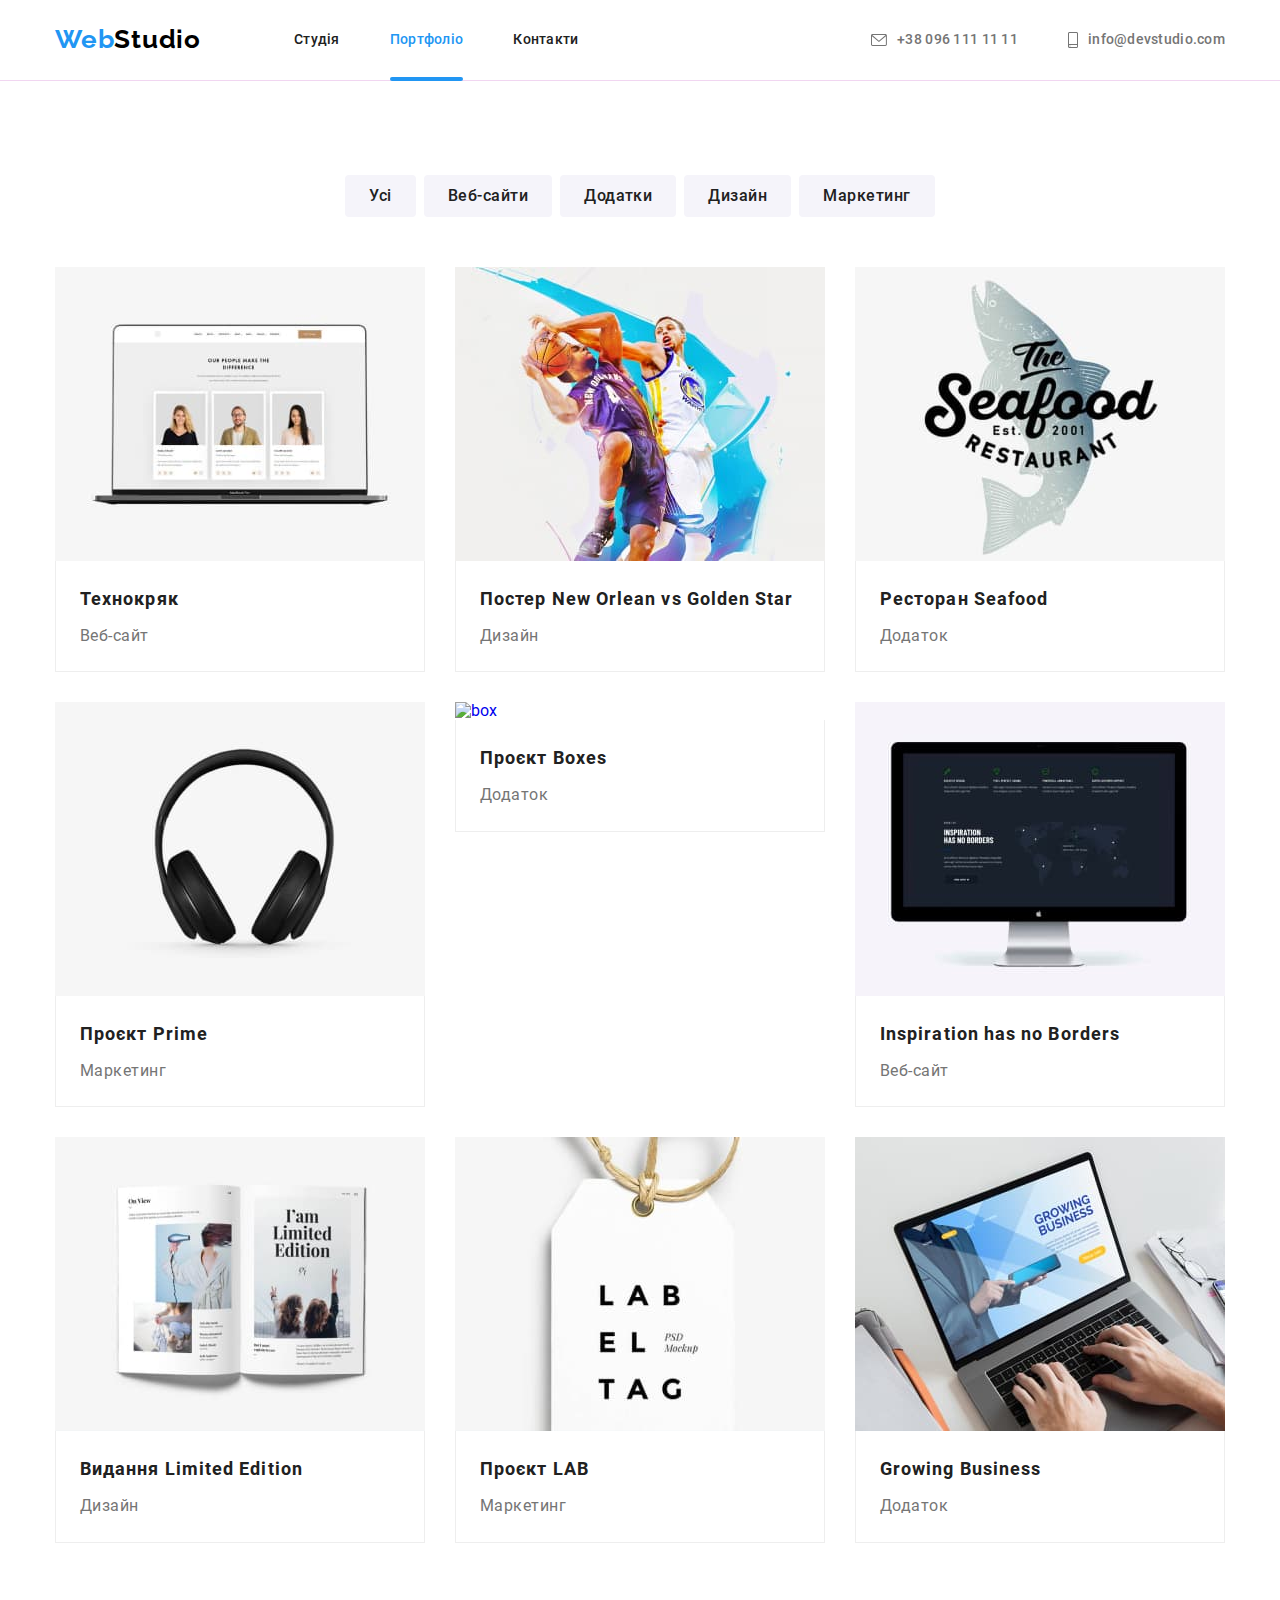
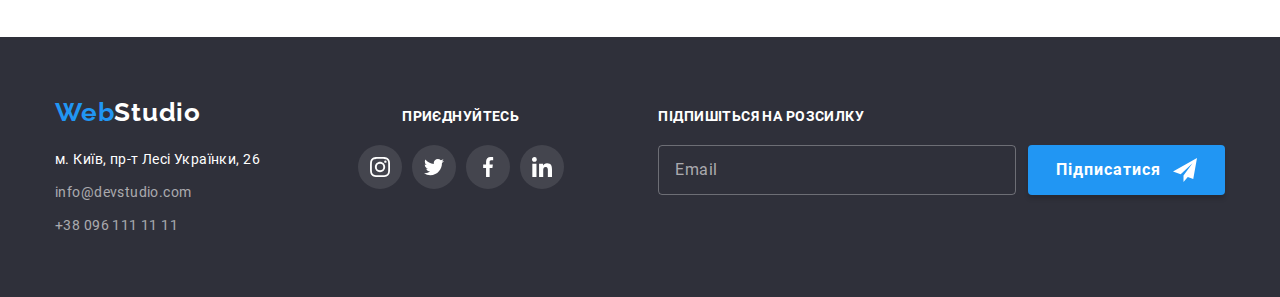
==== commit dfdd2890: "Portfolio img" ====
--- a/portfolio.html
+++ b/portfolio.html
@@ -81,7 +81,20 @@
             <li class="product-card__item">
               <a class="product-card__link" href="#">
                 <div class="product-card__icon">
-                  <img class="image" src="./images/portfolio1.jpg" alt="Макбук" width="370" />
+                  <img
+                    class="image"
+                    srcset="
+                      ./images/Macbook-354.jpg 354w,
+                      ./images/Macbook-370.jpg 370w,
+                      ./images/Macbook-450.jpg 450w,
+                      ./images/Macbook-708.jpg 708w,
+                      ./images/Macbook-740.jpg 740w,
+                      ./images/Macbook-900.jpg 900w
+                    "
+                    sizes="(min-width: 1200px) 370px, (min-width: 768px) 354px, (max-width: 767px) 450px, 100vw"
+                    src="./images/Macbook-354.jpg"
+                    alt="Macbook"
+                  />
                   <div class="overlay-card">
                     <div class="overlay-card__text">
                       <p>
@@ -101,7 +114,21 @@
             <li class="product-card__item">
               <a class="product-card__link" href="#"
                 ><div class="product-card__icon">
-                  <img class="image" src="./images/portfolio2.jpg" alt="Макбук" width="370" />
+                  <img
+                    class="image"
+                    srcset="
+                      ./images/Twoman-354.jpg 354w,
+                      ./images/Twoman-370.jpg 370w,
+                      ./images/Twoman-450.jpg 450w,
+                      ./images/Twoman-708.jpg 708w,
+                      ./images/Twoman-740.jpg 740w,
+                      ./images/Twoman-900.jpg 900w
+                    "
+                    sizes="(min-width: 1200px) 370px, (min-width: 768px) 354px, (max-width: 767px) 450px, 100vw"
+                    src="./images/Twoman-354.jpg"
+                    src="./images/portfolio2.jpg"
+                    alt="Two man basketbol"
+                  />
                   <div class="overlay-card">
                     <div class="overlay-card__text">
                       <p>
@@ -121,7 +148,20 @@
             <li class="product-card__item">
               <a class="product-card__link" href="#"
                 ><div class="product-card__icon">
-                  <img class="image" src="./images/portfolio3.jpg" alt="Макбук" width="370" />
+                  <img
+                    class="image"
+                    srcset="
+                      ./images/Restaurant-354.jpg 354w,
+                      ./images/Restaurant-370.jpg 370w,
+                      ./images/Restaurant-450.jpg 450w,
+                      ./images/Restaurant-708.jpg 708w,
+                      ./images/Restaurant-740.jpg 740w,
+                      ./images/Restaurant-900.jpg 900w
+                    "
+                    sizes="(min-width: 1200px) 370px, (min-width: 768px) 354px, (max-width: 767px) 450px, 100vw"
+                    src="./images/Restaurant-354.jpg"
+                    alt="Restaurant"
+                  />
                   <div class="overlay-card">
                     <div class="overlay-card__text">
                       <p>
@@ -141,7 +181,20 @@
             <li class="product-card__item">
               <a class="product-card__link" href="#">
                 <div class="product-card__icon">
-                  <img class="image" src="./images/portfolio4.jpg" alt="Макбук" width="370" />
+                  <img
+                    class="image"
+                    srcset="
+                      ./images/headphones-354.jpg 354w,
+                      ./images/headphones-370.jpg 370w,
+                      ./images/headphones-450.jpg 450w,
+                      ./images/headphones-708.jpg 708w,
+                      ./images/headphones-740.jpg 740w,
+                      ./images/headphones-900.jpg 900w
+                    "
+                    sizes="(min-width: 1200px) 370px, (min-width: 768px) 354px, (max-width: 767px) 450px, 100vw"
+                    src="./images/headphones-354.jpg"
+                    alt="headphones"
+                  />
                   <div class="overlay-card">
                     <div class="overlay-card__text">
                       <p>
@@ -161,7 +214,20 @@
             <li class="product-card__item">
               <a class="product-card__link" href="#"
                 ><div class="product-card__icon">
-                  <img class="image" src="./images/portfolio5.jpg" alt="Макбук" width="370" />
+                  <img
+                    class="image"
+                    srcset="
+                      ./images/box-354.jpg 354w,
+                      ./images/box-370.jpg 370w,
+                      ./images/box-450.jpg 450w,
+                      ./images/box-708.jpg 708w,
+                      ./images/box-740.jpg 740w,
+                      ./images/box-900.jpg 900w
+                    "
+                    sizes="(min-width: 1200px) 370px, (min-width: 768px) 354px, (max-width: 767px) 450px, 100vw"
+                    src="./images/box-354.jpg"
+                    alt="box"
+                  />
                   <div class="overlay-card">
                     <div class="overlay-card__text">
                       <p>
@@ -181,7 +247,20 @@
             <li class="product-card__item">
               <a class="product-card__link" href="#"
                 ><div class="product-card__icon">
-                  <img class="image" src="./images/portfolio6.jpg" alt="Макбук" width="370" />
+                  <img
+                    class="image"
+                    srcset="
+                      ./images/Monitor-354.jpg 354w,
+                      ./images/Monitor-370.jpg 370w,
+                      ./images/Monitor-450.jpg 450w,
+                      ./images/Monitor-708.jpg 708w,
+                      ./images/Monitor-740.jpg 740w,
+                      ./images/Monitor-900.jpg 900w
+                    "
+                    sizes="(min-width: 1200px) 370px, (min-width: 768px) 354px, (max-width: 767px) 450px, 100vw"
+                    src="./images/Monitor-354.jpg"
+                    alt="Monitor"
+                  />
                   <div class="overlay-card">
                     <div class="overlay-card__text">
                       <p>
@@ -201,7 +280,20 @@
             <li class="product-card__item">
               <a class="product-card__link" href="#"
                 ><div class="product-card__icon">
-                  <img class="image" src="./images/portfolio7.jpg" alt="Макбук" width="370" />
+                  <img
+                    class="image"
+                    srcset="
+                      ./images/Book-354.jpg 354w,
+                      ./images/Book-370.jpg 370w,
+                      ./images/Book-450.jpg 450w,
+                      ./images/Book-708.jpg 708w,
+                      ./images/Book-740.jpg 740w,
+                      ./images/Book-900.jpg 900w
+                    "
+                    sizes="(min-width: 1200px) 370px, (min-width: 768px) 354px, (max-width: 767px) 450px, 100vw"
+                    src="./images/Book-354.jpg"
+                    alt="Book"
+                  />
                   <div class="overlay-card">
                     <div class="overlay-card__text">
                       <p>
@@ -221,7 +313,20 @@
             <li class="product-card__item">
               <a class="product-card__link" href="#"
                 ><div class="product-card__icon">
-                  <img class="image" src="./images/portfolio8.jpg" alt="Макбук" width="370" />
+                  <img
+                    class="image"
+                    srcset="
+                      ./images/Label-354.jpg 354w,
+                      ./images/Label-370.jpg 370w,
+                      ./images/Label-450.jpg 450w,
+                      ./images/Label-708.jpg 708w,
+                      ./images/Label-740.jpg 740w,
+                      ./images/Label-900.jpg 900w
+                    "
+                    sizes="(min-width: 1200px) 370px, (min-width: 768px) 354px, (max-width: 767px) 450px, 100vw"
+                    src="./images/Label-354.jpg"
+                    alt="Label"
+                  />
                   <div class="overlay-card">
                     <div class="overlay-card__text">
                       <p>
@@ -241,7 +346,20 @@
             <li class="product-card__item">
               <a class="product-card__link" href="#"
                 ><div class="product-card__icon">
-                  <img class="image" src="./images/portfolio9.jpg" alt="Макбук" width="370" />
+                  <img
+                    class="image"
+                    srcset="
+                      ./images/Laptop-354.jpg 354w,
+                      ./images/Laptop-370.jpg 370w,
+                      ./images/Laptop-450.jpg 450w,
+                      ./images/Laptop-708.jpg 708w,
+                      ./images/Laptop-740.jpg 740w,
+                      ./images/Laptop-900.jpg 900w
+                    "
+                    sizes="(min-width: 1200px) 370px, (min-width: 768px) 354px, (max-width: 767px) 450px, 100vw"
+                    src="./images/Laptop-354.jpg"
+                    alt="Laptop"
+                  />
                   <div class="overlay-card">
                     <div class="overlay-card__text">
                       <p>
--- a/css/main.min.css
+++ b/css/main.min.css
@@ -1 +1 @@
-/*! modern-normalize v1.1.0 | MIT License | https://github.com/sindresorhus/modern-normalize */*,::before,::after{-webkit-box-sizing:border-box;box-sizing:border-box}html{line-height:1.15;-webkit-text-size-adjust:100%;-moz-tab-size:4;-o-tab-size:4;tab-size:4}body{margin:0;font-family:system-ui,-apple-system,"Segoe UI",Roboto,Helvetica,Arial,sans-serif,"Apple Color Emoji","Segoe UI Emoji"}hr{height:0;color:inherit}abbr[title]{-webkit-text-decoration:underline dotted;text-decoration:underline dotted}b,strong{font-weight:bolder}code,kbd,samp,pre{font-family:ui-monospace,SFMono-Regular,Consolas,"Liberation Mono",Menlo,monospace;font-size:1em}small{font-size:80%}sub,sup{font-size:75%;line-height:0;position:relative;vertical-align:baseline}sub{bottom:-0.25em}sup{top:-0.5em}table{text-indent:0;border-color:inherit}button,input,optgroup,select,textarea{font-family:inherit;font-size:100%;line-height:1.15;margin:0}button,select{text-transform:none}button,[type=button],[type=reset],[type=submit]{-webkit-appearance:button}::-moz-focus-inner{border-style:none;padding:0}:-moz-focusring{outline:1px dotted ButtonText}:-moz-ui-invalid{box-shadow:none}legend{padding:0}progress{vertical-align:baseline}::-webkit-inner-spin-button,::-webkit-outer-spin-button{height:auto}[type=search]{-webkit-appearance:textfield;outline-offset:-2px}::-webkit-search-decoration{-webkit-appearance:none}::-webkit-file-upload-button{-webkit-appearance:button;font:inherit}summary{display:list-item}body{color:#212121;font-family:"Roboto",sans-serif;background-color:#fff}a{text-decoration:none}h1,h2,h3,p{margin:0;padding:0}img{display:block;max-width:100%;height:auto}ul{list-style:none;margin:0;padding:0}.study-caption{margin-bottom:50px;font-size:36px;line-height:1.2;text-align:center;letter-spacing:.03em}.button-send,.form-spam__button,.order__button{font-family:"Roboto",sans-serif;font-weight:700;font-size:16px;line-height:1.88;letter-spacing:.06em;cursor:pointer;color:#fff;background:#2196f3;-webkit-box-shadow:0px 4px 4px rgba(0,0,0,.15);box-shadow:0px 4px 4px rgba(0,0,0,.15);border:none;border-radius:4px}.modal-button,.form-spam__button,.team-contact__link,.team-contact,.subscribe-set__link,.clients-set__icon{display:-webkit-box;display:-ms-flexbox;display:flex;-webkit-box-align:center;-ms-flex-align:center;align-items:center;-webkit-box-pack:center;-ms-flex-pack:center;justify-content:center}.is-hidden{opacity:0;pointer-events:none}.is-hidden .modal{-webkit-transform:translate(-50%, -50%) scale(1.1);transform:translate(-50%, -50%) scale(1.1)}.site-nav__current{color:#2196f3}.site-nav__current::after{position:absolute;left:0;bottom:-1px;content:"";display:block;width:100%;height:4px;background-color:#2196f3;border-radius:4px}@font-face{font-family:"Roboto";font-style:normal;font-weight:400;src:url("../fonts/roboto-v30-latin_cyrillic-regular.eot");src:local(""),url("../fonts/roboto-v30-latin_cyrillic-regular.eot?#iefix") format("embedded-opentype"),url("../fonts/roboto-v30-latin_cyrillic-regular.woff2") format("woff2"),url("../fonts/roboto-v30-latin_cyrillic-regular.woff") format("woff"),url("../fonts/roboto-v30-latin_cyrillic-regular.ttf") format("truetype"),url("../fonts/roboto-v30-latin_cyrillic-regular.svg#Roboto") format("svg")}@font-face{font-family:"Roboto";font-style:normal;font-weight:500;src:url("../fonts/roboto-v30-latin_cyrillic-500.eot");src:local(""),url("../fonts/roboto-v30-latin_cyrillic-500.eot?#iefix") format("embedded-opentype"),url("../fonts/roboto-v30-latin_cyrillic-500.woff2") format("woff2"),url("../fonts/roboto-v30-latin_cyrillic-500.woff") format("woff"),url("../fonts/roboto-v30-latin_cyrillic-500.ttf") format("truetype"),url("../fonts/roboto-v30-latin_cyrillic-500.svg#Roboto") format("svg")}@font-face{font-family:"Roboto";font-style:normal;font-weight:700;src:url("../fonts/roboto-v30-latin_cyrillic-700.eot");src:local(""),url("../fonts/roboto-v30-latin_cyrillic-700.eot?#iefix") format("embedded-opentype"),url("../fonts/roboto-v30-latin_cyrillic-700.woff2") format("woff2"),url("../fonts/roboto-v30-latin_cyrillic-700.woff") format("woff"),url("../fonts/roboto-v30-latin_cyrillic-700.ttf") format("truetype"),url("../fonts/roboto-v30-latin_cyrillic-700.svg#Roboto") format("svg")}@font-face{font-family:"Roboto";font-style:normal;font-weight:900;src:url("../fonts/roboto-v30-latin_cyrillic-900.eot");src:local(""),url("../fonts/roboto-v30-latin_cyrillic-900.eot?#iefix") format("embedded-opentype"),url("../fonts/roboto-v30-latin_cyrillic-900.woff2") format("woff2"),url("../fonts/roboto-v30-latin_cyrillic-900.woff") format("woff"),url("../fonts/roboto-v30-latin_cyrillic-900.ttf") format("truetype"),url("../fonts/roboto-v30-latin_cyrillic-900.svg#Roboto") format("svg")}@font-face{font-family:"Raleway";font-style:normal;font-weight:700;src:url("../fonts/raleway-v28-latin_cyrillic-700.eot");src:local(""),url("../fonts/raleway-v28-latin_cyrillic-700.eot?#iefix") format("embedded-opentype"),url("../fonts/raleway-v28-latin_cyrillic-700.woff2") format("woff2"),url("../fonts/raleway-v28-latin_cyrillic-700.woff") format("woff"),url("../fonts/raleway-v28-latin_cyrillic-700.ttf") format("truetype"),url("../fonts/raleway-v28-latin_cyrillic-700.svg#Raleway") format("svg")}.container{padding-left:15px;padding-right:15px;margin:0 auto}@media screen and (min-width: 480px){.container{max-width:480px}}@media screen and (min-width: 768px){.container{max-width:768px}}@media screen and (min-width: 1200px){.container{max-width:1200px}}@media screen and (max-width: 1200px){.section{padding-top:60px;padding-bottom:60px}}@media screen and (min-width: 1200px){.section{padding-top:94px;padding-bottom:94px}}@media screen and (min-width: 1200px){.page-header{border-bottom:1px solid rgba(238,204,238,.8)}}.nav-header{display:-webkit-box;display:-ms-flexbox;display:flex;-webkit-box-align:center;-ms-flex-align:center;align-items:center;-webkit-box-pack:justify;-ms-flex-pack:justify;justify-content:space-between}.main-logo__link{color:#2196f3;font-family:"Raleway",sans-serif;font-weight:700;font-size:26px;line-height:1.2;letter-spacing:.03em}@media screen and (max-width: 767px){.main-logo__link{padding-top:16px;padding-bottom:16px}}.main-logo__header{color:#000}.main-logo__footer{color:#fff}.nav{display:-webkit-box;display:-ms-flexbox;display:flex;-webkit-box-align:center;-ms-flex-align:center;align-items:center}.site-nav{display:-webkit-box;display:-ms-flexbox;display:flex;padding-left:93px}@media screen and (max-width: 767px){.site-nav{display:none}}.site-nav__item:not(:last-child){margin-right:50px}.site-nav__link{position:relative;display:block;padding-top:32px;padding-bottom:32px;color:inherit;font-family:"Roboto",sans-serif;font-weight:500;font-size:14px;line-height:1.14;letter-spacing:.02em;-webkit-transition:color 250ms cubic-bezier(0.4, 0, 0.2, 1);transition:color 250ms cubic-bezier(0.4, 0, 0.2, 1)}.site-nav__link:hover,.site-nav__link:focus{color:#2196f3}.site-contact{display:-webkit-box;display:-ms-flexbox;display:flex;margin-left:auto}@media screen and (max-width: 767px){.site-contact{display:none}}.site-contact__item:not(:last-child){margin-right:50px}.site-contact__link{display:-webkit-box;display:-ms-flexbox;display:flex;-webkit-box-align:center;-ms-flex-align:center;align-items:center;padding-top:32px;padding-bottom:32px;color:#757575;font-family:"Roboto",sans-serif;font-weight:500;font-size:14px;line-height:1.14;letter-spacing:.02em;-webkit-transition:color 250ms cubic-bezier(0.4, 0, 0.2, 1);transition:color 250ms cubic-bezier(0.4, 0, 0.2, 1)}.site-contact__link:hover,.site-contact__link:focus{color:#2196f3}.site-contact__icon{display:-webkit-box;display:-ms-flexbox;display:flex;margin-right:10px;fill:currentColor}.site-contact__icon:hover,.site-contact__icon:focus{fill:#2196f3}.order{padding-top:200px;padding-bottom:200px;max-width:1600px;background-color:#2f303a;text-align:center;margin-left:auto;margin-right:auto;background-image:-webkit-gradient(linear, left top, right top, from(rgba(47, 48, 58, 0.4)), to(rgba(47, 48, 58, 0.4))),url(../images/background.jpg);background-image:linear-gradient(to right, rgba(47, 48, 58, 0.4), rgba(47, 48, 58, 0.4)),url(../images/background.jpg);background-size:cover;background-position:center;background-repeat:no-repeat}@media screen and (max-width: 767px){.order{padding-top:118px;padding-bottom:118px}}@media screen and (min-width: 768px){.order{padding-top:200px;padding-bottom:200px;max-width:1600px;min-height:600px}}.order__caption{margin:0 auto 30px;color:#fff;font-weight:900;font-size:44px;line-height:1.4;letter-spacing:.06em;text-transform:uppercase}@media screen and (max-width: 767px){.order__caption{font-size:26px;line-height:1.6;text-align:center;letter-spacing:.06em}}@media screen and (min-width: 768px){.order__caption{max-width:696px}}.backdrop{position:fixed;content:"";top:0;left:0;width:100%;height:100%;background:rgba(0,0,0,.2);-webkit-transition:opacity 250ms cubic-bezier(0.4, 0, 0.2, 1);transition:opacity 250ms cubic-bezier(0.4, 0, 0.2, 1)}.modal{position:absolute;top:50%;left:50%;width:528px;max-height:581px;height:100%;overflow:auto;background:#fff;-webkit-box-shadow:0px 1px 3px rgba(0,0,0,.12),0px 1px 1px rgba(0,0,0,.14),0px 2px 1px rgba(0,0,0,.2);box-shadow:0px 1px 3px rgba(0,0,0,.12),0px 1px 1px rgba(0,0,0,.14),0px 2px 1px rgba(0,0,0,.2);-webkit-transform:translate(-50%, -50%) scale(1);transform:translate(-50%, -50%) scale(1);-webkit-transition:-webkit-transform 250ms cubic-bezier(0.4, 0, 0.2, 1);transition:-webkit-transform 250ms cubic-bezier(0.4, 0, 0.2, 1);transition:transform 250ms cubic-bezier(0.4, 0, 0.2, 1);transition:transform 250ms cubic-bezier(0.4, 0, 0.2, 1), -webkit-transform 250ms cubic-bezier(0.4, 0, 0.2, 1)}@media screen and (max-width: 1200px){.modal{width:100%;height:100%;max-width:450px;min-height:609px}}.modal-box{display:-webkit-box;display:-ms-flexbox;display:flex;-webkit-box-orient:vertical;-webkit-box-direction:normal;-ms-flex-direction:column;flex-direction:column;padding:40px 40px}.modal-box__text{margin-bottom:12px;font-size:20px;line-height:1.15;text-align:center;letter-spacing:.03em;color:#212121}.modal-form{display:-webkit-box;display:-ms-flexbox;display:flex;-webkit-box-orient:vertical;-webkit-box-direction:normal;-ms-flex-direction:column;flex-direction:column;margin-bottom:10px}.modal-form:nth-child(4){margin-bottom:20px}.modal-form__label{margin-bottom:4px;font-size:12px;line-height:1.16;letter-spacing:.01em;color:#757575}.modal-form__meta{position:relative}.modal-form__input{width:100%;padding-left:42px;padding-top:12px;padding-bottom:12px;height:40px;outline:none;border:1px solid rgba(33,33,33,.2);border-radius:4px;cursor:pointer;-webkit-transition:border 250ms cubic-bezier(0.4, 0, 0.2, 1);transition:border 250ms cubic-bezier(0.4, 0, 0.2, 1)}.modal-form__input:focus-within{border:1px solid #2196f3}.modal-form__icon{position:absolute;top:50%;left:12px;-webkit-transform:translateY(-50%);transform:translateY(-50%);fill:#212121;width:18px;height:18px;-webkit-transition:fill 250ms cubic-bezier(0.4, 0, 0.2, 1);transition:fill 250ms cubic-bezier(0.4, 0, 0.2, 1)}.modal-form__meta:focus-within .modal-form__icon{fill:#2196f3}.modal_form__feedback{width:100%;height:120px;padding:12px 16px;outline:none;resize:none;cursor:pointer;border:1px solid rgba(33,33,33,.2);border-radius:4px;-webkit-transition:border 250ms cubic-bezier(0.4, 0, 0.2, 1);transition:border 250ms cubic-bezier(0.4, 0, 0.2, 1)}.modal_form__feedback::-webkit-input-placeholder{font-size:12px;line-height:1.2;letter-spacing:.01em;color:rgba(117,117,117,.5)}.modal_form__feedback::-moz-placeholder{font-size:12px;line-height:1.2;letter-spacing:.01em;color:rgba(117,117,117,.5)}.modal_form__feedback:-ms-input-placeholder{font-size:12px;line-height:1.2;letter-spacing:.01em;color:rgba(117,117,117,.5)}.modal_form__feedback::-ms-input-placeholder{font-size:12px;line-height:1.2;letter-spacing:.01em;color:rgba(117,117,117,.5)}.modal_form__feedback::placeholder{font-size:12px;line-height:1.2;letter-spacing:.01em;color:rgba(117,117,117,.5)}.modal_form__feedback:focus{border:1px solid #2196f3}.modal-checkbox{display:-webkit-box;display:-ms-flexbox;display:flex;-webkit-box-pack:center;-ms-flex-pack:center;justify-content:center;margin-bottom:30px}.modal-checkbox__label{display:-webkit-box;display:-ms-flexbox;display:flex;-webkit-box-align:center;-ms-flex-align:center;align-items:center;gap:7px;color:#757575;font-size:12px;line-height:1.71;letter-spacing:.03em}@media screen and (min-width: 1200px){.modal-checkbox__label{font-size:14px}}.modal-checkbox__input{position:absolute;width:1px;height:1px;margin:-1px;border:0;padding:0;clip:rect(0 0 0 0);overflow:hidden}.modal-checkbox__input:checked+.modal-checkbox__icon{border-color:rgba(0,0,0,0);background-size:contain;background-color:#2196f3;background-image:url("../images/check.svg");background-origin:border-box}.modal-checkbox__icon{display:inline-block;width:16px;height:15px;border:2px solid #212121;border-radius:4px;-webkit-transition:background-color 250ms cubic-bezier(0.4, 0, 0.2, 1),border 250ms cubic-bezier(0.4, 0, 0.2, 1);transition:background-color 250ms cubic-bezier(0.4, 0, 0.2, 1),border 250ms cubic-bezier(0.4, 0, 0.2, 1)}.modal-checkbox__link{color:#2196f3;text-decoration:underline}.mobile-menu{position:fixed;top:0;left:0;-webkit-transform:translateY(-100%);transform:translateY(-100%);width:100%;height:100%;background-color:#fff;padding:40px 48px;overflow:auto;-webkit-transition:-webkit-transform 250ms;transition:-webkit-transform 250ms;transition:transform 250ms;transition:transform 250ms, -webkit-transform 250ms}.mobile-menu.is-open{-webkit-transform:translateY(0);transform:translateY(0)}.mobile-menu__close-button{position:absolute;top:10px;right:15px;margin:0;padding:0;border:none;-webkit-transition:fill 250ms cubic-bezier(0.4, 0, 0.2, 1);transition:fill 250ms cubic-bezier(0.4, 0, 0.2, 1)}.mobile-menu__close-button:hover{fill:#2196f3}.mobile-pages{margin-bottom:306px}.mobile-pages__item:not(:last-child){margin-bottom:32px}.mobile-pages__link{font-weight:500;font-size:40px;line-height:1.17;letter-spacing:.02em;color:inherit}.mobile-pages__link:hover,.mobile-pages__link:focus{color:#2196f3}.mobile-contact{margin-bottom:64px}.mobile-contact__item:first-child{margin-bottom:32px}.mobile-contact__tel{font-weight:500;font-size:34px;line-height:1.17;letter-spacing:.02em;color:#2196f3}.mobile-contact__email{font-weight:500;font-size:24px;line-height:28px;letter-spacing:.02em;color:#757575}.main-skill{display:-webkit-box;display:-ms-flexbox;display:flex;-webkit-box-orient:vertical;-webkit-box-direction:normal;-ms-flex-direction:column;flex-direction:column;gap:30px}@media screen and (min-width: 768px){.main-skill{-webkit-box-orient:horizontal;-webkit-box-direction:normal;-ms-flex-direction:row;flex-direction:row;-ms-flex-wrap:wrap;flex-wrap:wrap}}@media screen and (min-width: 1200px){.main-skill{-webkit-box-orient:horizontal;-webkit-box-direction:normal;-ms-flex-direction:row;flex-direction:row;-ms-flex-wrap:nowrap;flex-wrap:nowrap}}@media screen and (min-width: 768px){.main-skill__item{-ms-flex-preferred-size:calc((100% - 30px)/2);flex-basis:calc((100% - 30px)/2)}}.main-skill__icon{display:-webkit-box;display:-ms-flexbox;display:flex;-webkit-box-align:center;-ms-flex-align:center;align-items:center;-webkit-box-pack:center;-ms-flex-pack:center;justify-content:center;height:120px;margin-bottom:30px;background:#f5f4fa;border-radius:4px}@media screen and (min-width: 767px){.main-skill__icon{-ms-flex-preferred-size:calc((100% - 30px)/2);flex-basis:calc((100% - 30px)/2)}}.main-skill__caption{margin-bottom:10px;font-weight:700;font-size:14px;line-height:1.14;letter-spacing:.03em;text-transform:uppercase}@media screen and (max-width: 767px){.main-skill__caption{text-align:center}}.main-skill__text{color:#757575;font-size:14px;line-height:1.7;letter-spacing:.03em}.study{display:none;padding-top:0}@media screen and (min-width: 1200px){.study{display:block}}.product-set{display:-webkit-box;display:-ms-flexbox;display:flex}.product-set__item:not(:last-child){margin-right:30px}.product-set__box{position:relative}.product-set__case{display:inline-block;position:absolute;left:0;bottom:0;width:100%;height:70px;background-color:rgba(47,48,58,.8)}.product-set__text{position:absolute;top:50%;left:50%;-webkit-transform:translate(-50%, -50%);transform:translate(-50%, -50%);font-size:14px;line-height:1.2;letter-spacing:.03em;text-transform:uppercase;color:#fff}.team{background:#f5f4fa}@media screen and (max-width: 767px){.team{padding-top:0}}.team-caption{margin-bottom:30px;font-size:28px;line-height:1.17;text-align:center;letter-spacing:.03em}@media screen and (min-width: 768px){.team-caption{margin-bottom:50px;font-size:36px;line-height:1.2;text-align:center;letter-spacing:.03em}}@media screen and (min-width: 1200px){.team-card{display:-webkit-box;display:-ms-flexbox;display:flex}}.team-card__item{background-color:#fff;-webkit-box-shadow:0px 1px 3px rgba(0,0,0,.12),0px 1px 1px rgba(0,0,0,.14),0px 2px 1px rgba(0,0,0,.2);box-shadow:0px 1px 3px rgba(0,0,0,.12),0px 1px 1px rgba(0,0,0,.14),0px 2px 1px rgba(0,0,0,.2);border-radius:0px 0px 4px 4px}@media screen and (max-width: 767px){.team-card__item{max-height:622px}.team-card__item:not(:last-child){margin-bottom:30px}}@media screen and (min-width: 768px){.team-card__item:not(:last-child){margin-right:30px}}.team-card__meta{padding-top:30px}.team-card__name{margin-bottom:10px;font-weight:500;font-size:16px;line-height:1.9;letter-spacing:.03em;text-align:center}.team-card__profession{color:#757575;font-size:16px;line-height:1.2;letter-spacing:.03em;text-align:center}.clients-caption{margin-bottom:30px;font-size:28px;line-height:1.17;text-align:center;letter-spacing:.03em}@media screen and (min-width: 768px){.clients-caption{margin-bottom:50px;font-size:36px;line-height:1.2}}.clients-set{display:-webkit-box;display:-ms-flexbox;display:flex;-ms-flex-wrap:wrap;flex-wrap:wrap;-webkit-box-pack:center;-ms-flex-pack:center;justify-content:center;gap:30px}@media screen and (min-width: 1200px){.clients-set{-ms-flex-wrap:nowrap;flex-wrap:nowrap;-webkit-box-align:center;-ms-flex-align:center;align-items:center}}.clients-set__icon{height:92px;fill:#afb1b8;border-radius:4px;border:1px solid #afb1b8;cursor:pointer;-webkit-transition:fill 250ms cubic-bezier(0.4, 0, 0.2, 1),border 250ms cubic-bezier(0.4, 0, 0.2, 1);transition:fill 250ms cubic-bezier(0.4, 0, 0.2, 1),border 250ms cubic-bezier(0.4, 0, 0.2, 1)}@media screen and (max-width: 767px){.clients-set__icon{-ms-flex-preferred-size:calc((100% - 30px)/2);flex-basis:calc((100% - 30px)/2)}}@media screen and (min-width: 768px){.clients-set__icon{-ms-flex-preferred-size:calc((100% - 60px)/3);flex-basis:calc((100% - 60px)/3)}}@media screen and (min-width: 1200px){.clients-set__icon{-ms-flex-preferred-size:calc((100% - 150px)/6);flex-basis:calc((100% - 150px)/6)}}.clients-set__icon:hover,.clients-set__icon:focus{fill:#2196f3;border:1px solid #2196f3}.clients-set__icon:focus,.clients-set__icon:hover .clients-set__link{fill:#2196f3}.clients-set__link{fill:#afb1b8;-webkit-transition:fill 250ms cubic-bezier(0.4, 0, 0.2, 1);transition:fill 250ms cubic-bezier(0.4, 0, 0.2, 1)}.page-footer{padding-top:60px;padding-bottom:60px;background-color:#2f303a}@media screen and (min-width: 1200px){.footer{display:-webkit-box;display:-ms-flexbox;display:flex;-webkit-box-align:baseline;-ms-flex-align:baseline;align-items:baseline;-webkit-box-pack:justify;-ms-flex-pack:justify;justify-content:space-between}}@media screen and (max-width: 767px){.box-spam{text-align:center}}@media screen and (min-width: 768px){.box-spam{margin-left:93px}}.spam-caption{margin-bottom:20px;font-weight:700;font-size:14px;line-height:1.2;letter-spacing:.03em;text-transform:uppercase;color:#fff}@media screen and (min-width: 1200px){.form-spam{display:-webkit-box;display:-ms-flexbox;display:flex}}.form-spam__input{height:50px;padding-top:15px;padding-bottom:15px;padding-left:16px;color:#fff;outline:none;background:rgba(0,0,0,0);border:1px solid rgba(255,255,255,.3);-webkit-filter:drop-shadow(0px 4px 4px 0px 4px 4px rgba(0, 0, 0, 0.15));filter:drop-shadow(0px 4px 4px 0px 4px 4px rgba(0, 0, 0, 0.15));border-radius:4px}@media screen and (max-width: 767px){.form-spam__input{width:100%;margin-bottom:20px}}@media screen and (min-width: 768px){.form-spam__input{width:358px}}.form-spam__input::-webkit-input-placeholder{font-weight:400;font-size:16px;line-height:1.3;letter-spacing:.03em;color:rgba(255,255,255,.6)}.form-spam__input::-moz-placeholder{font-weight:400;font-size:16px;line-height:1.3;letter-spacing:.03em;color:rgba(255,255,255,.6)}.form-spam__input:-ms-input-placeholder{font-weight:400;font-size:16px;line-height:1.3;letter-spacing:.03em;color:rgba(255,255,255,.6)}.form-spam__input::-ms-input-placeholder{font-weight:400;font-size:16px;line-height:1.3;letter-spacing:.03em;color:rgba(255,255,255,.6)}.form-spam__input::placeholder{font-weight:400;font-size:16px;line-height:1.3;letter-spacing:.03em;color:rgba(255,255,255,.6)}.box-communications{width:231px}@media screen and (max-width: 767px){.box-communications{margin-bottom:60px;margin-left:auto;margin-right:auto;text-align:center}}.contact-footer{margin-bottom:9px;font-style:normal;font-weight:400;font-size:14px;line-height:1.7;letter-spacing:.03em;color:rgba(255,255,255,.6)}.contact-footer:first-child{margin-top:20px}.contact-footer:last-child{margin-bottom:0px}.contact-footer__map{color:#fff}.contact-footer__map:hover,.contact-footer__map:focus{color:#2196f3}.contact-footer__link{color:rgba(255,255,255,.6)}.contact-footer__link:hover,.contact-footer__link:focus{color:#2196f3}@media screen and (max-width: 767px){.box-subscribe{text-align:center;margin-bottom:60px}}@media screen and (min-width: 768px){.box-subscribe{margin-left:70px}}.subscribe-caption{color:#fff;margin-bottom:20px;font-size:14px;line-height:1.2;letter-spacing:.03em;text-transform:uppercase}.subscribe-set{display:-webkit-box;display:-ms-flexbox;display:flex;-webkit-box-align:baseline;-ms-flex-align:baseline;align-items:baseline;-webkit-box-pack:center;-ms-flex-pack:center;justify-content:center;gap:10px}.subscribe-set__item{width:44px;height:44px}.subscribe-set__link{width:100%;height:100%;fill:#fff;border-radius:50%;background-color:rgba(255,255,255,.1);-webkit-transition:background-color 250ms cubic-bezier(0.4, 0, 0.2, 1);transition:background-color 250ms cubic-bezier(0.4, 0, 0.2, 1)}.subscribe-set__link:hover,.subscribe-set__link:focus{background-color:#2196f3}.team-contact{gap:10px;padding-top:16px}@media screen and (max-width: 767px){.team-contact{padding-bottom:24px}}@media screen and (min-width: 768px){.team-contact{padding-bottom:30px}}.team-contact__item{width:44px;height:44px}.team-contact__link{width:100%;height:100%;fill:#afb1b8;border-radius:50%;background-color:#fff;-webkit-transition:fill 250ms cubic-bezier(0.4, 0, 0.2, 1),background-color 250ms cubic-bezier(0.4, 0, 0.2, 1);transition:fill 250ms cubic-bezier(0.4, 0, 0.2, 1),background-color 250ms cubic-bezier(0.4, 0, 0.2, 1)}.team-contact__link:hover,.team-contact__link:focus{fill:#fff;background-color:#2196f3}.mobile-subscribe{display:-webkit-box;display:-ms-flexbox;display:flex;-webkit-box-align:center;-ms-flex-align:center;align-items:center;gap:20px}.mobile-subscribe__item{position:relative}.mobile-subscribe__item:not(:last-child):after{position:absolute;right:-10px;bottom:0;content:"";display:block;width:1px;height:100%;background-color:rgba(33,33,33,.2)}.mobile-subscribe__link{font-weight:500;font-size:18px;line-height:1.22;letter-spacing:.02em;color:#2196f3}.menu-button__open{display:-webkit-inline-box;display:-ms-inline-flexbox;display:inline-flex;margin:0;padding:0;border:none}@media screen and (min-width: 768px){.menu-button__open{display:none}}.order__button{padding:10px 32px}.button-close{position:absolute;right:8px;top:8px;width:30px;height:30px;background:none;border-radius:50%;border:rgba(0,0,0,0);cursor:pointer}.button-close__icon{position:absolute;top:50%;left:50%;-webkit-transform:translate(-50%, -50%);transform:translate(-50%, -50%);fill:#000;-webkit-transition:fill 250ms cubic-bezier(0.4, 0, 0.2, 1);transition:fill 250ms cubic-bezier(0.4, 0, 0.2, 1)}.button-close__icon:hover,.button-close__icon:focus{fill:#2196f3}.form-spam__button{margin-left:auto;margin-right:auto;padding:10px 28px}@media screen and (min-width: 768px){.form-spam__button{margin-left:12px}}.form-spam__icon{margin-left:12px;width:24px;height:24px;fill:#fff}.button-send{padding:10px 52px;-webkit-transition:background-color 250ms cubic-bezier(0.4, 0, 0.2, 1);transition:background-color 250ms cubic-bezier(0.4, 0, 0.2, 1)}.button-send:hover,.button-send:focus{background-color:#188ce8}@media screen and (min-width: 768px){.filtr-set{display:-webkit-box;display:-ms-flexbox;display:flex;margin-bottom:50px;-webkit-box-pack:center;-ms-flex-pack:center;justify-content:center;-webkit-box-align:center;-ms-flex-align:center;align-items:center}}.filtr-set__item:not(:last-child){margin-right:8px}.filtr-set__button{display:inline-block;padding:6px 22px;color:inherit;cursor:pointer;font-family:"Roboto",sans-serif;font-weight:500;font-size:16px;line-height:1.6;text-align:center;letter-spacing:.03em;background:#f5f4fa;border-radius:4px;border-color:rgba(0,0,0,0);-webkit-transition:color 250ms cubic-bezier(0.4, 0, 0.2, 1),background-color 250ms cubic-bezier(0.4, 0, 0.2, 1),-webkit-box-shadow 250ms cubic-bezier(0.4, 0, 0.2, 1);transition:color 250ms cubic-bezier(0.4, 0, 0.2, 1),background-color 250ms cubic-bezier(0.4, 0, 0.2, 1),-webkit-box-shadow 250ms cubic-bezier(0.4, 0, 0.2, 1);transition:color 250ms cubic-bezier(0.4, 0, 0.2, 1),background-color 250ms cubic-bezier(0.4, 0, 0.2, 1),box-shadow 250ms cubic-bezier(0.4, 0, 0.2, 1);transition:color 250ms cubic-bezier(0.4, 0, 0.2, 1),background-color 250ms cubic-bezier(0.4, 0, 0.2, 1),box-shadow 250ms cubic-bezier(0.4, 0, 0.2, 1),-webkit-box-shadow 250ms cubic-bezier(0.4, 0, 0.2, 1)}.filtr-set__button:hover,.filtr-set__button:focus{color:#fff;background-color:#2196f3;-webkit-box-shadow:0px 3px 1px rgba(0,0,0,.1),0px 1px 2px rgba(0,0,0,.08),0px 2px 2px rgba(0,0,0,.12);box-shadow:0px 3px 1px rgba(0,0,0,.1),0px 1px 2px rgba(0,0,0,.08),0px 2px 2px rgba(0,0,0,.12)}.product-card{display:-webkit-box;display:-ms-flexbox;display:flex;-ms-flex-wrap:wrap;flex-wrap:wrap}.product-card__item:not(:nth-child(3n)){margin-right:30px}.product-card__item:not(:nth-child(n+7)){margin-bottom:30px}.product-card__link{display:block;-webkit-transition:-webkit-box-shadow 250ms cubic-bezier(0.4, 0, 0.2, 1);transition:-webkit-box-shadow 250ms cubic-bezier(0.4, 0, 0.2, 1);transition:box-shadow 250ms cubic-bezier(0.4, 0, 0.2, 1);transition:box-shadow 250ms cubic-bezier(0.4, 0, 0.2, 1), -webkit-box-shadow 250ms cubic-bezier(0.4, 0, 0.2, 1)}.product-card__link:hover,.product-card__link:focus{-webkit-box-shadow:0px 1px 1px rgba(0,0,0,.12),0px 4px 4px rgba(0,0,0,.06),1px 4px 6px rgba(0,0,0,.16);box-shadow:0px 1px 1px rgba(0,0,0,.12),0px 4px 4px rgba(0,0,0,.06),1px 4px 6px rgba(0,0,0,.16)}.product-card__icon{position:relative;overflow:hidden}.overlay-card{display:inline-block;position:absolute;left:0;bottom:0;width:100%;height:100%;-webkit-transform:translateY(100%);transform:translateY(100%);-webkit-transition:-webkit-transform 250ms cubic-bezier(0.4, 0, 0.2, 1);transition:-webkit-transform 250ms cubic-bezier(0.4, 0, 0.2, 1);transition:transform 250ms cubic-bezier(0.4, 0, 0.2, 1);transition:transform 250ms cubic-bezier(0.4, 0, 0.2, 1), -webkit-transform 250ms cubic-bezier(0.4, 0, 0.2, 1);background-color:#2196f3}.product-card__link:hover .overlay-card{-webkit-transform:translateY(0);transform:translateY(0)}.overlay-card__text{position:absolute;padding:63px 24px;font-size:18px;line-height:1.56;letter-spacing:.03em;color:#fff}.product-card__box{padding:20px 24px;border-bottom:1px solid #eee;border-left:1px solid #eee;border-right:1px solid #eee}.product-card__name{color:#212121;margin-bottom:4px;font-weight:700;font-size:18px;line-height:2;letter-spacing:.06em}.product-card__filtr{color:#757575;font-size:16px;line-height:1.9;letter-spacing:.03em}/*# sourceMappingURL=main.min.css.map */+/*! modern-normalize v1.1.0 | MIT License | https://github.com/sindresorhus/modern-normalize */*,::before,::after{-webkit-box-sizing:border-box;box-sizing:border-box}html{line-height:1.15;-webkit-text-size-adjust:100%;-moz-tab-size:4;-o-tab-size:4;tab-size:4}body{margin:0;font-family:system-ui,-apple-system,"Segoe UI",Roboto,Helvetica,Arial,sans-serif,"Apple Color Emoji","Segoe UI Emoji"}hr{height:0;color:inherit}abbr[title]{-webkit-text-decoration:underline dotted;text-decoration:underline dotted}b,strong{font-weight:bolder}code,kbd,samp,pre{font-family:ui-monospace,SFMono-Regular,Consolas,"Liberation Mono",Menlo,monospace;font-size:1em}small{font-size:80%}sub,sup{font-size:75%;line-height:0;position:relative;vertical-align:baseline}sub{bottom:-0.25em}sup{top:-0.5em}table{text-indent:0;border-color:inherit}button,input,optgroup,select,textarea{font-family:inherit;font-size:100%;line-height:1.15;margin:0}button,select{text-transform:none}button,[type=button],[type=reset],[type=submit]{-webkit-appearance:button}::-moz-focus-inner{border-style:none;padding:0}:-moz-focusring{outline:1px dotted ButtonText}:-moz-ui-invalid{box-shadow:none}legend{padding:0}progress{vertical-align:baseline}::-webkit-inner-spin-button,::-webkit-outer-spin-button{height:auto}[type=search]{-webkit-appearance:textfield;outline-offset:-2px}::-webkit-search-decoration{-webkit-appearance:none}::-webkit-file-upload-button{-webkit-appearance:button;font:inherit}summary{display:list-item}body{color:#212121;font-family:"Roboto",sans-serif;background-color:#fff}a{text-decoration:none}h1,h2,h3,p{margin:0;padding:0}img{display:block;max-width:100%;height:auto}ul{list-style:none;margin:0;padding:0}.study-caption{margin-bottom:50px;font-size:36px;line-height:1.2;text-align:center;letter-spacing:.03em}.button-send,.form-spam__button,.order__button{font-family:"Roboto",sans-serif;font-weight:700;font-size:16px;line-height:1.88;letter-spacing:.06em;cursor:pointer;color:#fff;background:#2196f3;-webkit-box-shadow:0px 4px 4px rgba(0,0,0,.15);box-shadow:0px 4px 4px rgba(0,0,0,.15);border:none;border-radius:4px}.modal-button,.form-spam__button,.team-contact__link,.team-contact,.subscribe-set__link,.clients-set__icon{display:-webkit-box;display:-ms-flexbox;display:flex;-webkit-box-align:center;-ms-flex-align:center;align-items:center;-webkit-box-pack:center;-ms-flex-pack:center;justify-content:center}@font-face{font-family:"Roboto";font-style:normal;font-weight:400;src:url("../fonts/roboto-v30-latin_cyrillic-regular.eot");src:local(""),url("../fonts/roboto-v30-latin_cyrillic-regular.eot?#iefix") format("embedded-opentype"),url("../fonts/roboto-v30-latin_cyrillic-regular.woff2") format("woff2"),url("../fonts/roboto-v30-latin_cyrillic-regular.woff") format("woff"),url("../fonts/roboto-v30-latin_cyrillic-regular.ttf") format("truetype"),url("../fonts/roboto-v30-latin_cyrillic-regular.svg#Roboto") format("svg")}@font-face{font-family:"Roboto";font-style:normal;font-weight:500;src:url("../fonts/roboto-v30-latin_cyrillic-500.eot");src:local(""),url("../fonts/roboto-v30-latin_cyrillic-500.eot?#iefix") format("embedded-opentype"),url("../fonts/roboto-v30-latin_cyrillic-500.woff2") format("woff2"),url("../fonts/roboto-v30-latin_cyrillic-500.woff") format("woff"),url("../fonts/roboto-v30-latin_cyrillic-500.ttf") format("truetype"),url("../fonts/roboto-v30-latin_cyrillic-500.svg#Roboto") format("svg")}@font-face{font-family:"Roboto";font-style:normal;font-weight:700;src:url("../fonts/roboto-v30-latin_cyrillic-700.eot");src:local(""),url("../fonts/roboto-v30-latin_cyrillic-700.eot?#iefix") format("embedded-opentype"),url("../fonts/roboto-v30-latin_cyrillic-700.woff2") format("woff2"),url("../fonts/roboto-v30-latin_cyrillic-700.woff") format("woff"),url("../fonts/roboto-v30-latin_cyrillic-700.ttf") format("truetype"),url("../fonts/roboto-v30-latin_cyrillic-700.svg#Roboto") format("svg")}@font-face{font-family:"Roboto";font-style:normal;font-weight:900;src:url("../fonts/roboto-v30-latin_cyrillic-900.eot");src:local(""),url("../fonts/roboto-v30-latin_cyrillic-900.eot?#iefix") format("embedded-opentype"),url("../fonts/roboto-v30-latin_cyrillic-900.woff2") format("woff2"),url("../fonts/roboto-v30-latin_cyrillic-900.woff") format("woff"),url("../fonts/roboto-v30-latin_cyrillic-900.ttf") format("truetype"),url("../fonts/roboto-v30-latin_cyrillic-900.svg#Roboto") format("svg")}@font-face{font-family:"Raleway";font-style:normal;font-weight:700;src:url("../fonts/raleway-v28-latin_cyrillic-700.eot");src:local(""),url("../fonts/raleway-v28-latin_cyrillic-700.eot?#iefix") format("embedded-opentype"),url("../fonts/raleway-v28-latin_cyrillic-700.woff2") format("woff2"),url("../fonts/raleway-v28-latin_cyrillic-700.woff") format("woff"),url("../fonts/raleway-v28-latin_cyrillic-700.ttf") format("truetype"),url("../fonts/raleway-v28-latin_cyrillic-700.svg#Raleway") format("svg")}.container{min-width:320px;max-width:1200px;padding-left:15px;padding-right:15px;margin:0 auto}@media screen and (min-width: 480px){.container{width:480px}}@media screen and (min-width: 768px){.container{width:768px}}@media screen and (min-width: 1200px){.container{width:1200px}}@media screen and (max-width: 1200px){.section{padding-top:60px;padding-bottom:60px}}@media screen and (min-width: 1200px){.section{padding-top:94px;padding-bottom:94px}}@media screen and (min-width: 1200px){.page-header{border-bottom:1px solid rgba(238,204,238,.8)}}.nav-header{display:-webkit-box;display:-ms-flexbox;display:flex;-webkit-box-align:center;-ms-flex-align:center;align-items:center;-webkit-box-pack:justify;-ms-flex-pack:justify;justify-content:space-between}.main-logo__link{color:#2196f3;font-family:"Raleway",sans-serif;font-weight:700;font-size:26px;line-height:1.2;letter-spacing:.03em}@media screen and (max-width: 767px){.main-logo__link{padding-top:16px;padding-bottom:16px}}.main-logo__header{color:#000}.main-logo__footer{color:#fff}.nav{display:-webkit-box;display:-ms-flexbox;display:flex;-webkit-box-align:center;-ms-flex-align:center;align-items:center}.site-nav{display:-webkit-box;display:-ms-flexbox;display:flex}@media screen and (max-width: 767px){.site-nav{display:none}}@media screen and (min-width: 1200px){.site-nav{padding-left:93px}}.site-nav__item:not(:last-child){margin-right:50px}.site-nav__link{position:relative;display:block;padding-top:32px;padding-bottom:32px;color:inherit;font-family:"Roboto",sans-serif;font-weight:500;font-size:14px;line-height:1.14;letter-spacing:.02em;-webkit-transition:color 250ms cubic-bezier(0.4, 0, 0.2, 1);transition:color 250ms cubic-bezier(0.4, 0, 0.2, 1)}.site-nav__link:hover,.site-nav__link:focus{color:#2196f3}.site-contact{display:-webkit-box;display:-ms-flexbox;display:flex;margin-left:auto}@media screen and (max-width: 767px){.site-contact{display:none}}@media screen and (max-width: 1199px){.site-contact{-webkit-box-orient:vertical;-webkit-box-direction:normal;-ms-flex-direction:column;flex-direction:column;-webkit-box-pack:justify;-ms-flex-pack:justify;justify-content:space-between;margin-left:0}}@media screen and (max-width: 1199px){.site-contact__item:first-child{padding-top:21px;margin-bottom:10px}.site-contact__item:last-child{padding-bottom:21px}}@media screen and (min-width: 1200px){.site-contact__item:first-child{margin-right:50px}}.site-contact__link{display:-webkit-box;display:-ms-flexbox;display:flex;-webkit-box-align:center;-ms-flex-align:center;align-items:center;color:#757575;font-family:"Roboto",sans-serif;font-weight:500;font-size:12px;line-height:1.16;letter-spacing:.02em;-webkit-transition:color 250ms cubic-bezier(0.4, 0, 0.2, 1);transition:color 250ms cubic-bezier(0.4, 0, 0.2, 1)}@media screen and (min-width: 1200px){.site-contact__link{padding-top:32px;padding-bottom:32px;font-size:14px;line-height:1.14}}.site-contact__link:hover,.site-contact__link:focus{color:#2196f3}.site-contact__icon{display:-webkit-box;display:-ms-flexbox;display:flex;margin-right:10px;fill:currentColor}.site-contact__icon:hover,.site-contact__icon:focus{fill:#2196f3}.order{min-height:400px;margin:0 auto;padding:118px 0;background-color:#2f303a;text-align:center;background-size:cover;background-position:center;background-repeat:no-repeat;background-image:-webkit-gradient(linear, left top, right top, from(rgba(47, 48, 58, 0.4)), to(rgba(47, 48, 58, 0.4))),url(../images/Header-480.jpg);background-image:linear-gradient(to right, rgba(47, 48, 58, 0.4), rgba(47, 48, 58, 0.4)),url(../images/Header-480.jpg)}@media screen and (min-device-pixel-ratio: 2),screen and (-webkit-min-device-pixel-ratio: 2),screen and (min-resolution: 192dpi),screen and (min-resolution: 2dppx){.order{background-image:-webkit-gradient(linear, left top, right top, from(rgba(47, 48, 58, 0.4)), to(rgba(47, 48, 58, 0.4))),url(../images/Header-480@2x.jpg);background-image:linear-gradient(to right, rgba(47, 48, 58, 0.4), rgba(47, 48, 58, 0.4)),url(../images/Header-480@2x.jpg)}}@media screen and (min-width: 768px){.order{background-image:-webkit-gradient(linear, left top, right top, from(rgba(47, 48, 58, 0.4)), to(rgba(47, 48, 58, 0.4))),url(../images/Header-768.jpg);background-image:linear-gradient(to right, rgba(47, 48, 58, 0.4), rgba(47, 48, 58, 0.4)),url(../images/Header-768.jpg)}}@media screen and (min-width: 768px)and (min-device-pixel-ratio: 2),screen and (min-width: 768px)and (-webkit-min-device-pixel-ratio: 2),screen and (min-width: 768px)and (min-resolution: 192dpi),screen and (min-width: 768px)and (min-resolution: 2dppx){.order{background-image:-webkit-gradient(linear, left top, right top, from(rgba(47, 48, 58, 0.4)), to(rgba(47, 48, 58, 0.4))),url(../images/Header-768@2x.jpg);background-image:linear-gradient(to right, rgba(47, 48, 58, 0.4), rgba(47, 48, 58, 0.4)),url(../images/Header-768@2x.jpg)}}@media screen and (min-width: 1200px){.order{max-width:1600px;min-height:600px;padding-top:200px;padding-bottom:200px;background-image:-webkit-gradient(linear, left top, right top, from(rgba(47, 48, 58, 0.4)), to(rgba(47, 48, 58, 0.4))),url(../images/Header-1600.jpg);background-image:linear-gradient(to right, rgba(47, 48, 58, 0.4), rgba(47, 48, 58, 0.4)),url(../images/Header-1600.jpg)}}@media screen and (min-width: 1200px)and (min-device-pixel-ratio: 2),screen and (min-width: 1200px)and (-webkit-min-device-pixel-ratio: 2),screen and (min-width: 1200px)and (min-resolution: 192dpi),screen and (min-width: 1200px)and (min-resolution: 2dppx){.order{background-image:-webkit-gradient(linear, left top, right top, from(rgba(47, 48, 58, 0.4)), to(rgba(47, 48, 58, 0.4))),url(../images/Header-1600@2x.jpg);background-image:linear-gradient(to right, rgba(47, 48, 58, 0.4), rgba(47, 48, 58, 0.4)),url(../images/Header-1600@2x.jpg)}}.order__caption{max-width:360px;margin:0 auto 30px;font-weight:900;font-size:26px;line-height:1.6;color:#fff;letter-spacing:.06em;text-transform:uppercase}@media screen and (min-width: 1200px){.order__caption{max-width:696px;font-size:44px;line-height:1.4}}.backdrop{position:fixed;content:"";top:0;left:0;width:100%;height:100%;background:rgba(0,0,0,.2);-webkit-transition:opacity 250ms cubic-bezier(0.4, 0, 0.2, 1);transition:opacity 250ms cubic-bezier(0.4, 0, 0.2, 1)}.modal{position:absolute;top:50%;left:50%;width:528px;max-height:581px;height:100%;overflow:auto;background:#fff;-webkit-box-shadow:0px 1px 3px rgba(0,0,0,.12),0px 1px 1px rgba(0,0,0,.14),0px 2px 1px rgba(0,0,0,.2);box-shadow:0px 1px 3px rgba(0,0,0,.12),0px 1px 1px rgba(0,0,0,.14),0px 2px 1px rgba(0,0,0,.2);-webkit-transform:translate(-50%, -50%) scale(1);transform:translate(-50%, -50%) scale(1);-webkit-transition:-webkit-transform 250ms cubic-bezier(0.4, 0, 0.2, 1);transition:-webkit-transform 250ms cubic-bezier(0.4, 0, 0.2, 1);transition:transform 250ms cubic-bezier(0.4, 0, 0.2, 1);transition:transform 250ms cubic-bezier(0.4, 0, 0.2, 1), -webkit-transform 250ms cubic-bezier(0.4, 0, 0.2, 1)}@media screen and (max-width: 1199px){.modal{width:100%;height:100%;max-width:450px;min-height:609px}}.modal-box{display:-webkit-box;display:-ms-flexbox;display:flex;-webkit-box-orient:vertical;-webkit-box-direction:normal;-ms-flex-direction:column;flex-direction:column;padding:40px 40px}.modal-box__text{margin-bottom:12px;font-size:20px;line-height:1.15;text-align:center;letter-spacing:.03em;color:#212121}.modal-form{display:-webkit-box;display:-ms-flexbox;display:flex;-webkit-box-orient:vertical;-webkit-box-direction:normal;-ms-flex-direction:column;flex-direction:column;margin-bottom:10px}.modal-form:nth-child(4){margin-bottom:20px}.modal-form__label{margin-bottom:4px;font-size:12px;line-height:1.16;letter-spacing:.01em;color:#757575}.modal-form__meta{position:relative}.modal-form__input{width:100%;padding-left:42px;padding-top:12px;padding-bottom:12px;height:40px;outline:none;border:1px solid rgba(33,33,33,.2);border-radius:4px;cursor:pointer;-webkit-transition:border 250ms cubic-bezier(0.4, 0, 0.2, 1);transition:border 250ms cubic-bezier(0.4, 0, 0.2, 1)}.modal-form__input:focus-within{border:1px solid #2196f3}.modal-form__icon{position:absolute;top:50%;left:12px;-webkit-transform:translateY(-50%);transform:translateY(-50%);fill:#212121;width:18px;height:18px;-webkit-transition:fill 250ms cubic-bezier(0.4, 0, 0.2, 1);transition:fill 250ms cubic-bezier(0.4, 0, 0.2, 1)}.modal-form__meta:focus-within .modal-form__icon{fill:#2196f3}.modal_form__feedback{width:100%;height:120px;padding:12px 16px;outline:none;resize:none;cursor:pointer;border:1px solid rgba(33,33,33,.2);border-radius:4px;-webkit-transition:border 250ms cubic-bezier(0.4, 0, 0.2, 1);transition:border 250ms cubic-bezier(0.4, 0, 0.2, 1)}.modal_form__feedback::-webkit-input-placeholder{font-size:12px;line-height:1.2;letter-spacing:.01em;color:rgba(117,117,117,.5)}.modal_form__feedback::-moz-placeholder{font-size:12px;line-height:1.2;letter-spacing:.01em;color:rgba(117,117,117,.5)}.modal_form__feedback:-ms-input-placeholder{font-size:12px;line-height:1.2;letter-spacing:.01em;color:rgba(117,117,117,.5)}.modal_form__feedback::-ms-input-placeholder{font-size:12px;line-height:1.2;letter-spacing:.01em;color:rgba(117,117,117,.5)}.modal_form__feedback::placeholder{font-size:12px;line-height:1.2;letter-spacing:.01em;color:rgba(117,117,117,.5)}.modal_form__feedback:focus{border:1px solid #2196f3}.modal-checkbox{display:-webkit-box;display:-ms-flexbox;display:flex;-webkit-box-pack:center;-ms-flex-pack:center;justify-content:center;margin-bottom:30px}.modal-checkbox__label{display:-webkit-box;display:-ms-flexbox;display:flex;-webkit-box-align:center;-ms-flex-align:center;align-items:center;gap:7px;color:#757575;font-size:12px;line-height:1.71;letter-spacing:.03em}@media screen and (min-width: 1200px){.modal-checkbox__label{font-size:14px}}.modal-checkbox__input{position:absolute;width:1px;height:1px;margin:-1px;border:0;padding:0;clip:rect(0 0 0 0);overflow:hidden}.modal-checkbox__input:checked+.modal-checkbox__icon{border-color:rgba(0,0,0,0);background-size:contain;background-color:#2196f3;background-image:url("../images/check.svg");background-origin:border-box}.modal-checkbox__icon{display:inline-block;width:16px;height:15px;border:2px solid #212121;border-radius:4px;-webkit-transition:background-color 250ms cubic-bezier(0.4, 0, 0.2, 1),border 250ms cubic-bezier(0.4, 0, 0.2, 1);transition:background-color 250ms cubic-bezier(0.4, 0, 0.2, 1),border 250ms cubic-bezier(0.4, 0, 0.2, 1)}.modal-checkbox__link{color:#2196f3;text-decoration:underline}.mobile-menu{position:fixed;top:0;left:0;-webkit-transform:translateY(-100%);transform:translateY(-100%);width:100vw;height:100vh;background-color:#fff;padding:40px 48px;overflow:auto;-webkit-transition:-webkit-transform 250ms;transition:-webkit-transform 250ms;transition:transform 250ms;transition:transform 250ms, -webkit-transform 250ms}.mobile-menu.is-open{-webkit-transform:translateY(0);transform:translateY(0)}.mobile-menu__close-button{position:absolute;top:10px;right:15px;margin:0;padding:0;border:none;-webkit-transition:fill 250ms cubic-bezier(0.4, 0, 0.2, 1);transition:fill 250ms cubic-bezier(0.4, 0, 0.2, 1)}.mobile-menu__close-button:hover{fill:#2196f3}.mobile-pages{margin-bottom:306px}.mobile-pages__item:not(:last-child){margin-bottom:32px}.mobile-pages__link{font-weight:500;font-size:40px;line-height:1.17;letter-spacing:.02em;color:inherit}.mobile-pages__link:hover,.mobile-pages__link:focus{color:#2196f3}.mobile-contact{margin-bottom:64px}.mobile-contact__item:first-child{margin-bottom:32px}.mobile-contact__tel{font-weight:500;font-size:34px;line-height:1.17;letter-spacing:.02em;color:#2196f3}.mobile-contact__email{font-weight:500;font-size:24px;line-height:28px;letter-spacing:.02em;color:#757575}.main-skill{display:-webkit-box;display:-ms-flexbox;display:flex;-webkit-box-orient:vertical;-webkit-box-direction:normal;-ms-flex-direction:column;flex-direction:column;gap:30px}@media screen and (min-width: 768px){.main-skill{-webkit-box-orient:horizontal;-webkit-box-direction:normal;-ms-flex-direction:row;flex-direction:row;-ms-flex-wrap:wrap;flex-wrap:wrap}}@media screen and (min-width: 1200px){.main-skill{-webkit-box-orient:horizontal;-webkit-box-direction:normal;-ms-flex-direction:row;flex-direction:row;-ms-flex-wrap:nowrap;flex-wrap:nowrap}}@media screen and (min-width: 768px){.main-skill__item{-ms-flex-preferred-size:calc((100% - 30px)/2);flex-basis:calc((100% - 30px)/2)}}.main-skill__icon{display:-webkit-box;display:-ms-flexbox;display:flex;-webkit-box-align:center;-ms-flex-align:center;align-items:center;-webkit-box-pack:center;-ms-flex-pack:center;justify-content:center;height:120px;margin-bottom:30px;background:#f5f4fa;border-radius:4px}@media screen and (min-width: 767px){.main-skill__icon{-ms-flex-preferred-size:calc((100% - 30px)/2);flex-basis:calc((100% - 30px)/2)}}.main-skill__caption{margin-bottom:10px;font-weight:700;font-size:14px;line-height:1.14;letter-spacing:.03em;text-transform:uppercase}@media screen and (max-width: 767px){.main-skill__caption{text-align:center}}.main-skill__text{color:#757575;font-size:14px;line-height:1.7;letter-spacing:.03em}.study{display:none;padding-top:0}@media screen and (min-width: 1200px){.study{display:block}}.product-set{display:-webkit-box;display:-ms-flexbox;display:flex}.product-set__item:not(:last-child){margin-right:30px}.product-set__box{position:relative}.product-set__case{display:inline-block;position:absolute;left:0;bottom:0;width:100%;height:70px;background-color:rgba(47,48,58,.8)}.product-set__text{position:absolute;top:50%;left:50%;-webkit-transform:translate(-50%, -50%);transform:translate(-50%, -50%);font-size:14px;line-height:1.2;letter-spacing:.03em;text-transform:uppercase;color:#fff}.team{background:#f5f4fa}@media screen and (max-width: 767px){.team{padding-top:0}}.team-caption{margin-bottom:30px;font-size:28px;line-height:1.17;text-align:center;letter-spacing:.03em}@media screen and (min-width: 1200px){.team-caption{margin-bottom:50px;font-size:36px;line-height:1.2}}.team-card{display:-webkit-box;display:-ms-flexbox;display:flex;-webkit-box-orient:vertical;-webkit-box-direction:normal;-ms-flex-direction:column;flex-direction:column;gap:30px}@media screen and (min-width: 768px){.team-card{-webkit-box-orient:horizontal;-webkit-box-direction:normal;-ms-flex-direction:row;flex-direction:row;-ms-flex-wrap:wrap;flex-wrap:wrap}}@media screen and (min-width: 1200px){.team-card{display:-webkit-box;display:-ms-flexbox;display:flex;-webkit-box-orient:horizontal;-webkit-box-direction:normal;-ms-flex-direction:row;flex-direction:row}}.team-card__item{background-color:#fff;-webkit-box-shadow:0px 1px 3px rgba(0,0,0,.12),0px 1px 1px rgba(0,0,0,.14),0px 2px 1px rgba(0,0,0,.2);box-shadow:0px 1px 3px rgba(0,0,0,.12),0px 1px 1px rgba(0,0,0,.14),0px 2px 1px rgba(0,0,0,.2);border-radius:0px 0px 4px 4px;-ms-flex-preferred-size:100%;flex-basis:100%}@media screen and (min-width: 768px){.team-card__item{-ms-flex-preferred-size:calc((100% - 30px)/2);flex-basis:calc((100% - 30px)/2)}}@media screen and (min-width: 1200px){.team-card__item{-ms-flex-preferred-size:calc((100% - 90px)/4);flex-basis:calc((100% - 90px)/4)}}.team-card__meta{padding-top:30px}.team-card__name{margin-bottom:10px;font-weight:500;font-size:16px;line-height:1.9;letter-spacing:.03em;text-align:center}.team-card__profession{color:#757575;font-size:16px;line-height:1.2;letter-spacing:.03em;text-align:center}.clients-caption{margin-bottom:30px;font-size:28px;line-height:1.17;text-align:center;letter-spacing:.03em}@media screen and (min-width: 768px){.clients-caption{margin-bottom:50px;font-size:36px;line-height:1.2}}.clients-set{display:-webkit-box;display:-ms-flexbox;display:flex;-ms-flex-wrap:wrap;flex-wrap:wrap;-webkit-box-pack:center;-ms-flex-pack:center;justify-content:center;gap:30px}@media screen and (min-width: 1200px){.clients-set{-ms-flex-wrap:nowrap;flex-wrap:nowrap;-webkit-box-align:center;-ms-flex-align:center;align-items:center}}.clients-set__icon{height:92px;fill:#afb1b8;border-radius:4px;border:1px solid #afb1b8;cursor:pointer;-webkit-transition:fill 250ms cubic-bezier(0.4, 0, 0.2, 1),border 250ms cubic-bezier(0.4, 0, 0.2, 1);transition:fill 250ms cubic-bezier(0.4, 0, 0.2, 1),border 250ms cubic-bezier(0.4, 0, 0.2, 1)}@media screen and (max-width: 767px){.clients-set__icon{-ms-flex-preferred-size:calc((100% - 30px)/2);flex-basis:calc((100% - 30px)/2)}}@media screen and (min-width: 768px){.clients-set__icon{-ms-flex-preferred-size:calc((100% - 60px)/3);flex-basis:calc((100% - 60px)/3)}}@media screen and (min-width: 1200px){.clients-set__icon{-ms-flex-preferred-size:calc((100% - 150px)/6);flex-basis:calc((100% - 150px)/6)}}.clients-set__icon:hover,.clients-set__icon:focus{fill:#2196f3;border:1px solid #2196f3}.clients-set__icon:focus,.clients-set__icon:hover .clients-set__link{fill:#2196f3}.clients-set__link{fill:#afb1b8;-webkit-transition:fill 250ms cubic-bezier(0.4, 0, 0.2, 1);transition:fill 250ms cubic-bezier(0.4, 0, 0.2, 1)}.page-footer{padding-top:60px;padding-bottom:60px;background-color:#2f303a}@media screen and (min-width: 768px)and (max-width: 1199px){.footer{display:-webkit-box;display:-ms-flexbox;display:flex;-ms-flex-wrap:wrap;flex-wrap:wrap;-ms-flex-pack:distribute;justify-content:space-around;-webkit-box-align:baseline;-ms-flex-align:baseline;align-items:baseline;gap:60px}}@media screen and (min-width: 1200px){.footer{display:-webkit-box;display:-ms-flexbox;display:flex;-webkit-box-align:baseline;-ms-flex-align:baseline;align-items:baseline;-webkit-box-pack:justify;-ms-flex-pack:justify;justify-content:space-between}}@media screen and (max-width: 1199px){.box-spam{text-align:center}}@media screen and (min-width: 1200px){.box-spam{margin-left:93px}}.spam-caption{margin-bottom:20px;font-weight:700;font-size:14px;line-height:1.2;letter-spacing:.03em;text-transform:uppercase;color:#fff}@media screen and (min-width: 1200px){.form-spam{display:-webkit-box;display:-ms-flexbox;display:flex}}.form-spam__input{width:100%;margin-bottom:20px;height:50px;padding-top:15px;padding-bottom:15px;padding-left:16px;color:#fff;outline:none;background:rgba(0,0,0,0);border:1px solid rgba(255,255,255,.3);-webkit-filter:drop-shadow(0px 4px 4px 0px 4px 4px rgba(0, 0, 0, 0.15));filter:drop-shadow(0px 4px 4px 0px 4px 4px rgba(0, 0, 0, 0.15));border-radius:4px}@media screen and (min-width: 480px){.form-spam__input{width:450px}}@media screen and (min-width: 1200px){.form-spam__input{width:358px;margin-bottom:0}}.form-spam__input::-webkit-input-placeholder{font-weight:400;font-size:16px;line-height:1.3;letter-spacing:.03em;color:rgba(255,255,255,.6)}.form-spam__input::-moz-placeholder{font-weight:400;font-size:16px;line-height:1.3;letter-spacing:.03em;color:rgba(255,255,255,.6)}.form-spam__input:-ms-input-placeholder{font-weight:400;font-size:16px;line-height:1.3;letter-spacing:.03em;color:rgba(255,255,255,.6)}.form-spam__input::-ms-input-placeholder{font-weight:400;font-size:16px;line-height:1.3;letter-spacing:.03em;color:rgba(255,255,255,.6)}.form-spam__input::placeholder{font-weight:400;font-size:16px;line-height:1.3;letter-spacing:.03em;color:rgba(255,255,255,.6)}.box-communications{width:231px}@media screen and (max-width: 1199px){.box-communications{text-align:center}}@media screen and (max-width: 767px){.box-communications{margin-bottom:60px;margin-left:auto;margin-right:auto}}.contact-footer{margin-bottom:9px;font-style:normal;font-weight:400;font-size:14px;line-height:1.7;letter-spacing:.03em;color:rgba(255,255,255,.6)}.contact-footer:first-child{margin-top:20px}.contact-footer:last-child{margin-bottom:0px}.contact-footer__map{color:#fff}.contact-footer__map:hover,.contact-footer__map:focus{color:#2196f3}.contact-footer__link{color:rgba(255,255,255,.6)}.contact-footer__link:hover,.contact-footer__link:focus{color:#2196f3}@media screen and (max-width: 767px){.box-subscribe{text-align:center;margin-bottom:60px}}@media screen and (min-width: 768px){.box-subscribe{text-align:center}}@media screen and (min-width: 1200px){.box-subscribe{margin-left:70px}}.subscribe-caption{color:#fff;margin-bottom:20px;font-size:14px;line-height:1.2;letter-spacing:.03em;text-transform:uppercase}.subscribe-set{display:-webkit-box;display:-ms-flexbox;display:flex;-webkit-box-align:baseline;-ms-flex-align:baseline;align-items:baseline;-webkit-box-pack:center;-ms-flex-pack:center;justify-content:center;gap:10px}.subscribe-set__item{width:44px;height:44px}.subscribe-set__link{width:100%;height:100%;fill:#fff;border-radius:50%;background-color:rgba(255,255,255,.1);-webkit-transition:background-color 250ms cubic-bezier(0.4, 0, 0.2, 1);transition:background-color 250ms cubic-bezier(0.4, 0, 0.2, 1)}.subscribe-set__link:hover,.subscribe-set__link:focus{background-color:#2196f3}.team-contact{gap:10px;padding-top:16px}@media screen and (max-width: 1199px){.team-contact{padding-bottom:24px}}@media screen and (min-width: 1200px){.team-contact{padding-bottom:30px}}.team-contact__item{width:44px;height:44px}.team-contact__link{width:100%;height:100%;fill:#afb1b8;border-radius:50%;background-color:#fff;-webkit-transition:fill 250ms cubic-bezier(0.4, 0, 0.2, 1),background-color 250ms cubic-bezier(0.4, 0, 0.2, 1);transition:fill 250ms cubic-bezier(0.4, 0, 0.2, 1),background-color 250ms cubic-bezier(0.4, 0, 0.2, 1)}.team-contact__link:hover,.team-contact__link:focus{fill:#fff;background-color:#2196f3}.mobile-subscribe{display:-webkit-box;display:-ms-flexbox;display:flex;-webkit-box-align:center;-ms-flex-align:center;align-items:center;gap:20px}.mobile-subscribe__item{position:relative}.mobile-subscribe__item:not(:last-child):after{position:absolute;right:-10px;bottom:0;content:"";display:block;width:1px;height:100%;background-color:rgba(33,33,33,.2)}.mobile-subscribe__link{font-weight:500;font-size:18px;line-height:1.22;letter-spacing:.02em;color:#2196f3}.menu-button__open{display:-webkit-inline-box;display:-ms-inline-flexbox;display:inline-flex;margin:0;padding:0;border:none}@media screen and (min-width: 768px){.menu-button__open{display:none}}.order__button{padding:10px 32px}.button-close{position:absolute;right:8px;top:8px;width:30px;height:30px;background:none;border-radius:50%;border:rgba(0,0,0,0);cursor:pointer}.button-close__icon{position:absolute;top:50%;left:50%;-webkit-transform:translate(-50%, -50%);transform:translate(-50%, -50%);fill:#000;-webkit-transition:fill 250ms cubic-bezier(0.4, 0, 0.2, 1);transition:fill 250ms cubic-bezier(0.4, 0, 0.2, 1)}.button-close__icon:hover,.button-close__icon:focus{fill:#2196f3}.form-spam__button{margin-left:auto;margin-right:auto;padding:10px 28px}@media screen and (min-width: 1200px){.form-spam__button{margin-left:12px}}.form-spam__icon{margin-left:12px;width:24px;height:24px;fill:#fff}.button-send{padding:10px 52px;-webkit-transition:background-color 250ms cubic-bezier(0.4, 0, 0.2, 1);transition:background-color 250ms cubic-bezier(0.4, 0, 0.2, 1)}.button-send:hover,.button-send:focus{background-color:#188ce8}.filtr-set{display:-webkit-box;display:-ms-flexbox;display:flex;gap:15px;-webkit-column-gap:8px;-moz-column-gap:8px;column-gap:8px}@media screen and (max-width: 767px){.filtr-set{-ms-flex-wrap:wrap;flex-wrap:wrap;margin-bottom:40px}}@media screen and (min-width: 768px){.filtr-set{margin-bottom:50px;-webkit-box-pack:center;-ms-flex-pack:center;justify-content:center;-webkit-box-align:center;-ms-flex-align:center;align-items:center}}.filtr-set__button{display:inline-block;padding:6px 22px;color:inherit;cursor:pointer;font-family:"Roboto",sans-serif;font-weight:500;font-size:16px;line-height:1.6;text-align:center;letter-spacing:.03em;background:#f5f4fa;border-radius:4px;border-color:rgba(0,0,0,0);-webkit-transition:color 250ms cubic-bezier(0.4, 0, 0.2, 1),background-color 250ms cubic-bezier(0.4, 0, 0.2, 1),-webkit-box-shadow 250ms cubic-bezier(0.4, 0, 0.2, 1);transition:color 250ms cubic-bezier(0.4, 0, 0.2, 1),background-color 250ms cubic-bezier(0.4, 0, 0.2, 1),-webkit-box-shadow 250ms cubic-bezier(0.4, 0, 0.2, 1);transition:color 250ms cubic-bezier(0.4, 0, 0.2, 1),background-color 250ms cubic-bezier(0.4, 0, 0.2, 1),box-shadow 250ms cubic-bezier(0.4, 0, 0.2, 1);transition:color 250ms cubic-bezier(0.4, 0, 0.2, 1),background-color 250ms cubic-bezier(0.4, 0, 0.2, 1),box-shadow 250ms cubic-bezier(0.4, 0, 0.2, 1),-webkit-box-shadow 250ms cubic-bezier(0.4, 0, 0.2, 1)}.filtr-set__button:hover,.filtr-set__button:focus{color:#fff;background-color:#2196f3;-webkit-box-shadow:0px 3px 1px rgba(0,0,0,.1),0px 1px 2px rgba(0,0,0,.08),0px 2px 2px rgba(0,0,0,.12);box-shadow:0px 3px 1px rgba(0,0,0,.1),0px 1px 2px rgba(0,0,0,.08),0px 2px 2px rgba(0,0,0,.12)}.product-card{display:-webkit-box;display:-ms-flexbox;display:flex;-ms-flex-wrap:wrap;flex-wrap:wrap;gap:30px}.product-card__item{width:100%}@media screen and (min-width: 768px){.product-card__item{-ms-flex-preferred-size:calc((100% - 30px)/2);flex-basis:calc((100% - 30px)/2)}}@media screen and (min-width: 1200px){.product-card__item{-ms-flex-preferred-size:calc((100% - 60px)/3);flex-basis:calc((100% - 60px)/3)}}.product-card__link{display:block;-webkit-transition:-webkit-box-shadow 250ms cubic-bezier(0.4, 0, 0.2, 1);transition:-webkit-box-shadow 250ms cubic-bezier(0.4, 0, 0.2, 1);transition:box-shadow 250ms cubic-bezier(0.4, 0, 0.2, 1);transition:box-shadow 250ms cubic-bezier(0.4, 0, 0.2, 1), -webkit-box-shadow 250ms cubic-bezier(0.4, 0, 0.2, 1)}.product-card__link:hover,.product-card__link:focus{-webkit-box-shadow:0px 1px 1px rgba(0,0,0,.12),0px 4px 4px rgba(0,0,0,.06),1px 4px 6px rgba(0,0,0,.16);box-shadow:0px 1px 1px rgba(0,0,0,.12),0px 4px 4px rgba(0,0,0,.06),1px 4px 6px rgba(0,0,0,.16)}.product-card__icon{position:relative;overflow:hidden}.overlay-card{display:inline-block;position:absolute;left:0;bottom:0;width:100%;height:100%;-webkit-transform:translateY(100%);transform:translateY(100%);-webkit-transition:-webkit-transform 250ms cubic-bezier(0.4, 0, 0.2, 1);transition:-webkit-transform 250ms cubic-bezier(0.4, 0, 0.2, 1);transition:transform 250ms cubic-bezier(0.4, 0, 0.2, 1);transition:transform 250ms cubic-bezier(0.4, 0, 0.2, 1), -webkit-transform 250ms cubic-bezier(0.4, 0, 0.2, 1);background-color:#2196f3}.product-card__link:hover .overlay-card{-webkit-transform:translateY(0);transform:translateY(0)}.overlay-card__text{position:absolute;padding:63px 24px;font-size:18px;line-height:1.56;letter-spacing:.03em;color:#fff}.product-card__box{padding:20px 24px;border-bottom:1px solid #eee;border-left:1px solid #eee;border-right:1px solid #eee}.product-card__name{color:#212121;margin-bottom:4px;font-weight:700;font-size:18px;line-height:2;letter-spacing:.06em}.product-card__filtr{color:#757575;font-size:16px;line-height:1.9;letter-spacing:.03em}.is-hidden{opacity:0;pointer-events:none}.is-hidden .modal{-webkit-transform:translate(-50%, -50%) scale(1.1);transform:translate(-50%, -50%) scale(1.1)}.site-nav__current{color:#2196f3}.site-nav__current::after{position:absolute;left:0;bottom:-1px;content:"";display:block;width:100%;height:4px;background-color:#2196f3;border-radius:4px}/*# sourceMappingURL=main.min.css.map */